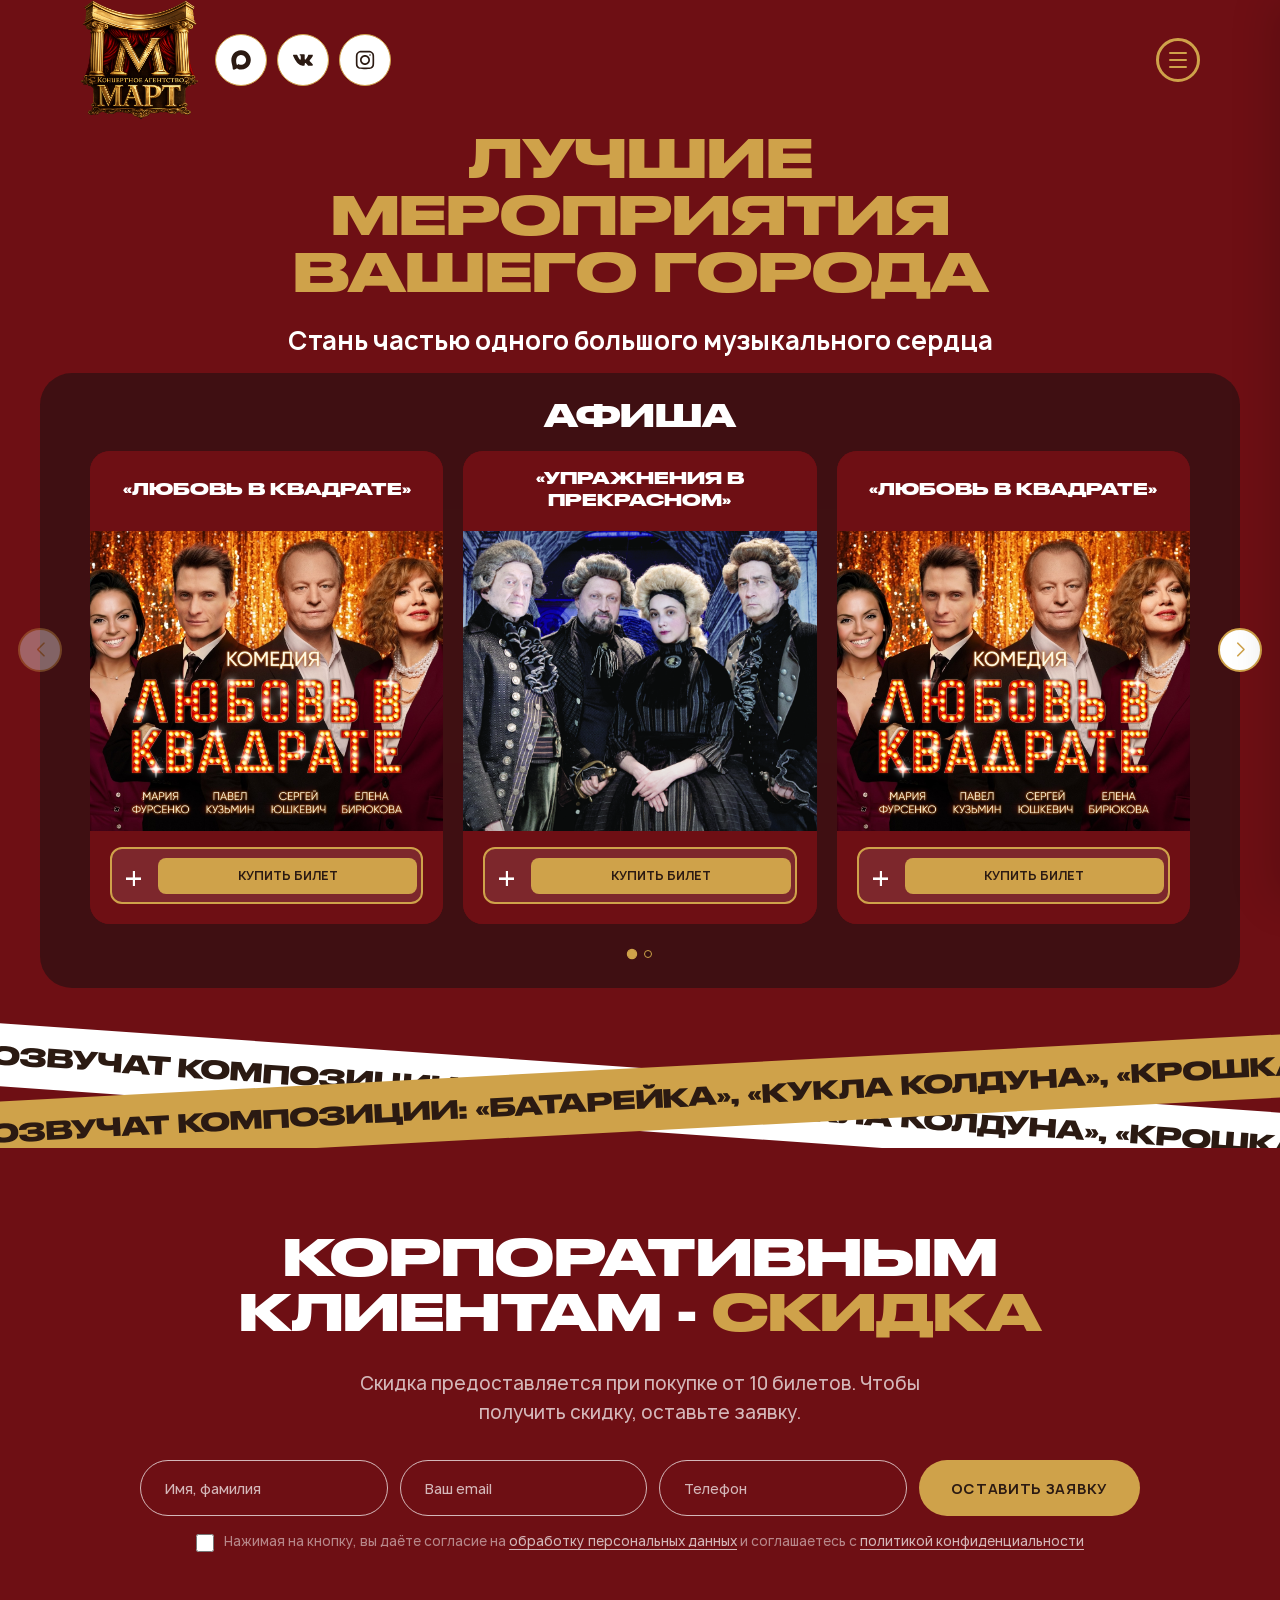
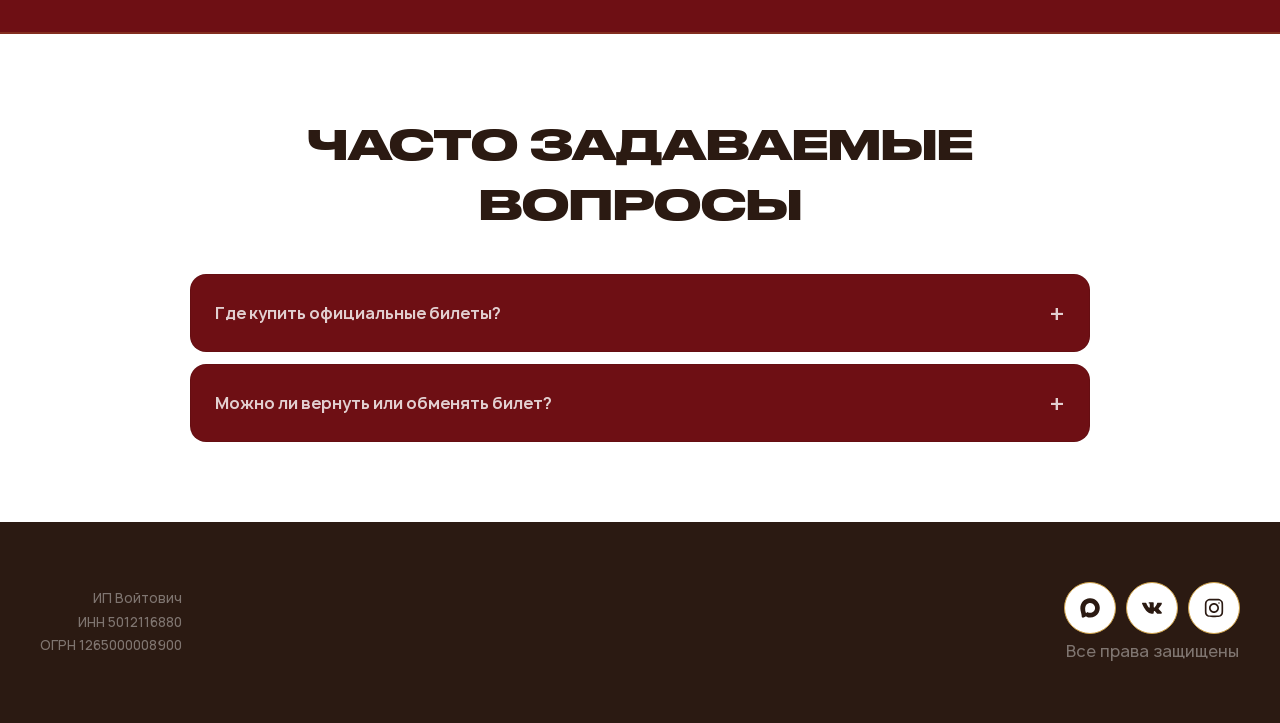
==== index.html @ 60b70614 "apd 26/05/2026" ====
<!doctype html>
<html lang="ru">
  <head>
    <meta charset="utf-8" />
    <meta http-equiv="Content-Type" content="text/html; charset=utf-8" />
    <meta name="viewport" content="width=device-width, initial-scale=1.0" />
    <title>Концертное агентство "Март"</title>
    <link rel="shortcut icon" href="img/favicon.png" type="image/x-icon" />

    <!-- Стили -->
    <link
      rel="stylesheet"
      href="https://cdn.jsdelivr.net/npm/swiper@11/swiper-bundle.min.css"
    />
    <link rel="stylesheet" href="css/main.css" />
    <link rel="stylesheet" href="css/responsive.css" />

    <!-- jQuery (нужен для виджета билетов и Tilda-совместимых скриптов) -->
    <script src="js/jquery-1.10.2.min.js" charset="utf-8"></script>
    <script src="https://radario.ru/frontend/src/api/openapi/openapi.js"></script>

    <script>
      radario.Widgets.Afisha({
        params: { textBtnColor: "#FFFFFF" },
        standalone: false,
        createButton: false,
        key: "0749190c0da7c0a8adcceffeaf8fcfb56b714478377da2b",
      });
    </script>
  </head>
  <body>
    <!-- ═══════════════════════════════════════════════════
       ШАПКА / НАВИГАЦИЯ
       Блок: page-header
  ═══════════════════════════════════════════════════ -->

    <header class="page-header" id="page-header">
      <nav class="page-nav">
        <!-- Левая колонка: логотип + соцсети -->
        <div class="page-nav__left">
          <a class="page-nav__logo" href="index.html" aria-label="На главную">
            <img
              class="page-nav__logo-img"
              src="img/logo.png"
              alt="Концертное агентство Март"
            />
          </a>
          <div class="hero__socials">
            <a class="hero__social-btn" href="#" aria-label="YouTube">
              <span
                class="hero__social-icon"
                style="--icon: url(&quot;../img/Max.svg&quot;)"
              ></span>
            </a>
            <a class="hero__social-btn" href="#" aria-label="TikTok">
              <span
                class="hero__social-icon"
                style="--icon: url(&quot;../img/vk.svg&quot;)"
              ></span>
            </a>
            <a
              class="hero__social-btn"
              href="https://l.likee.video/p/dLTc2j"
              aria-label="Likee"
            >
              <span
                class="hero__social-icon"
                style="--icon: url(&quot;../img/inst.svg&quot;)"
              ></span>
            </a>
          </div>
        </div>
        <!-- /page-nav__left -->

        <!-- Бургер -->
        <button class="burger" id="burger" aria-label="Меню">
          <span class="burger__line"></span>
          <span class="burger__line"></span>
          <span class="burger__line"></span>
        </button>
        <div class="mobile-menu" id="mobile-menu">
          <button
            class="mobile-menu__close"
            id="mobile-menu-close"
            aria-label="Закрыть"
          >
            ×
          </button>
          <nav class="mobile-menu__nav">
            <a class="mobile-menu__link" href="event.html">Мероприятия</a>
            <a class="mobile-menu__link" href="index.html">Афиша</a>
            <a class="mobile-menu__link" href="archive.html">Архив</a>
          </nav>
        </div>
      </nav>

      <!-- Мобильное меню -->
      <div class="mobile-menu__overlay" id="mobile-menu-overlay"></div>
    </header>

    <!-- ═══════════════════════════════════════════════════
       HERO / ГЛАВНЫЙ ЭКРАН
       Блок: hero
  ═══════════════════════════════════════════════════ -->

    <section class="hero" id="hero">
      <div class="hero__bg">
        <video class="hero__bg-video" autoplay muted loop playsinline>
          <source src="img/hr_bg.mp4" type="video/mp4" />
        </video>
        <div class="hero__bg-overlay"></div>
      </div>
      <div class="hero__content">
        <p class="hero__tagline">Лучшие мероприятия вашего города</p>
        <div class="hero__meta">
          <span class="hero__venue"
            >Стань частью одного большого музыкального сердца</span
          >
        </div>
        <!-- <section class="program" id="program">
          <div class="program__inner">
            <h2 class="program__title">Афиша</h2>
            <div class="program__grid">
              <div class="program__card" style="flex: 0 0 340px">
                <div class="program__card-info">
                  <div class="program__card-cities">
                    <div class="program__card-city-list">
                      <a
                        class="program__card-city-link"
                        href="single.html?city=sochi"
                      >
                        <svg
                          class="program__card-geo-icon"
                          xmlns="http://www.w3.org/2000/svg"
                          viewBox="0 0 24 24"
                          fill="none"
                          stroke="currentColor"
                          stroke-width="2"
                          stroke-linecap="round"
                          stroke-linejoin="round"
                        >
                          <path
                            d="M12 21s-8-7.5-8-12a8 8 0 1 1 16 0c0 4.5-8 12-8 12z"
                          />
                          <circle cx="12" cy="9" r="2.5" />
                        </svg>
                        Сочи
                      </a>
                      <a
                        class="program__card-city-link"
                        href="single.html?city=gelendzhik"
                      >
                        <svg
                          class="program__card-geo-icon"
                          xmlns="http://www.w3.org/2000/svg"
                          viewBox="0 0 24 24"
                          fill="none"
                          stroke="currentColor"
                          stroke-width="2"
                          stroke-linecap="round"
                          stroke-linejoin="round"
                        >
                          <path
                            d="M12 21s-8-7.5-8-12a8 8 0 1 1 16 0c0 4.5-8 12-8 12z"
                          />
                          <circle cx="12" cy="9" r="2.5" />
                        </svg>
                        Геленджик
                      </a>
                      <a
                        class="program__card-city-link"
                        href="single.html?city=novorossiysk"
                      >
                        <svg
                          class="program__card-geo-icon"
                          xmlns="http://www.w3.org/2000/svg"
                          viewBox="0 0 24 24"
                          fill="none"
                          stroke="currentColor"
                          stroke-width="2"
                          stroke-linecap="round"
                          stroke-linejoin="round"
                        >
                          <path
                            d="M12 21s-8-7.5-8-12a8 8 0 1 1 16 0c0 4.5-8 12-8 12z"
                          />
                          <circle cx="12" cy="9" r="2.5" />
                        </svg>
                        Новороссийск
                      </a>
                    </div>
                  </div>
                </div>
                <div
                  class="program__card-photo"
                  style="
                    background-image: url(&quot;img/lubov_v_kvadrate.jpg&quot;);
                  "
                ></div>
                <div class="program__card-info">
                  <p class="program__card-title">«Любовь в квадрате»</p>
                  <div class="page-nav__btn-wrapper">
                    <div class="page-nav__btn-bg" id="nav-btn">
                      <span class="page-nav__btn-icon">+</span>
                      <a
                        class="page-nav__buy-btn"
                        href="single.html"
                        id="buy-btn"
                        >КУПИТЬ БИЛЕТ</a
                      >
                    </div>
                    <div class="page-nav__dropdown">
                      <a
                        class="page-nav__dropdown-item"
                        href="single.html?city=sochi"
                        >Сочи</a
                      >
                      <a
                        class="page-nav__dropdown-item"
                        href="single.html?city=gelendzhik"
                        >Геленджик</a
                      >
                      <a
                        class="page-nav__dropdown-item"
                        href="single.html?city=novorossiysk"
                        >Новороссийск</a
                      >
                      <p class="page-nav__dropdown-note">
                        Успей купить билеты заранее.
                      </p>
                      <p class="page-nav__dropdown-sub">
                        БРОНИРУЙ лучшие места!
                      </p>
                    </div>
                  </div>
                </div>
              </div>

              <div class="program__card" style="flex: 0 0 340px">
                <div class="program__card-info">
                  <div class="program__card-cities">
                    <div class="program__card-city-list">
                      <a class="program__card-city-link" href="#">
                        <svg
                          class="program__card-geo-icon"
                          xmlns="http://www.w3.org/2000/svg"
                          viewBox="0 0 24 24"
                          fill="none"
                          stroke="currentColor"
                          stroke-width="2"
                          stroke-linecap="round"
                          stroke-linejoin="round"
                        >
                          <path
                            d="M12 21s-8-7.5-8-12a8 8 0 1 1 16 0c0 4.5-8 12-8 12z"
                          />
                          <circle cx="12" cy="9" r="2.5" />
                        </svg>
                        Сочи
                      </a>
                    </div>
                  </div>
                </div>
                <div
                  class="program__card-photo"
                  style="
                    background-image: url(&quot;img/uptachneniya_v_prekrasnom.jpg&quot;);
                  "
                ></div>
                <div class="program__card-info">
                  <p class="program__card-title">"Упражнения в прекрасном"</p>
                  <div class="page-nav__btn-wrapper">
                    <div class="page-nav__btn-bg" id="nav-btn">
                      <span class="page-nav__btn-icon">+</span>
                      <a
                        class="page-nav__buy-btn"
                        href="single.html"
                        id="buy-btn"
                        >КУПИТЬ БИЛЕТ</a
                      >
                    </div>
                    <div class="page-nav__dropdown">
                      <a
                        class="page-nav__dropdown-item"
                        href="#afisha/0749190c0da7c0a8adcceffeaf8fcfb56b714478377da2b"
                        >Сочи</a
                      >
                      <a
                        class="page-nav__dropdown-item"
                        href="#afisha/0749190c0da7c0a8adcceffeaf8fcfb56b714478377da2b"
                        >Геленджик</a
                      >
                      <a
                        class="page-nav__dropdown-item"
                        href="#afisha/0749190c0da7c0a8adcceffeaf8fcfb56b714478377da2b"
                        >Новороссийск</a
                      >
                      <p class="page-nav__dropdown-note">
                        Успей купить билеты заранее.
                      </p>
                      <p class="page-nav__dropdown-sub">
                        БРОНИРУЙ лучшие места!
                      </p>
                    </div>
                  </div>
                </div>
              </div>
            </div>
            <div class="program__dots carousel__dots"></div>
          </div>
        </section> -->
        <section class="program" id="program">
          <div class="program__inner">
            <h2 class="program__title">Афиша</h2>
            <div class="swiper program-swiper">
              <div class="swiper-wrapper">
                <div class="swiper-slide">
                  <div class="program__card">
                    <div class="program__card-info">
                      <p class="program__card-title">«Любовь в квадрате»</p>
                    </div>
                    <div
                      class="program__card-photo"
                      style="
                        background-image: url(&quot;img/lubov_v_kvadrate.jpg&quot;);
                      "
                    ></div>
                    <div class="program__card-info">
                      <div class="page-nav__btn-wrapper">
                        <div class="page-nav__btn-bg">
                          <span class="page-nav__btn-icon">+</span>
                          <a class="page-nav__buy-btn" href="single.html"
                            >КУПИТЬ БИЛЕТ</a
                          >
                        </div>
                        <div class="page-nav__dropdown">
                          <a
                            class="page-nav__dropdown-item"
                            href="single.html?city=sochi"
                            >Сочи</a
                          >
                          <a
                            class="page-nav__dropdown-item"
                            href="single.html?city=gelendzhik"
                            >Геленджик</a
                          >
                          <a
                            class="page-nav__dropdown-item"
                            href="single.html?city=novorossiysk"
                            >Новороссийск</a
                          >
                          <p class="page-nav__dropdown-note">
                            Успей купить билеты заранее.
                          </p>
                          <p class="page-nav__dropdown-sub">
                            БРОНИРУЙ лучшие места!
                          </p>
                        </div>
                      </div>
                    </div>
                  </div>
                </div>

                <div class="swiper-slide">
                  <div class="program__card">
                    <div class="program__card-info">
                      <p class="program__card-title">
                        «Упражнения в прекрасном»
                      </p>
                    </div>
                    <div
                      class="program__card-photo"
                      style="
                        background-image: url(&quot;img/uptachneniya_v_prekrasnom.jpg&quot;);
                      "
                    ></div>
                    <div class="program__card-info">
                      <div class="page-nav__btn-wrapper">
                        <div class="page-nav__btn-bg">
                          <span class="page-nav__btn-icon">+</span>
                          <a class="page-nav__buy-btn" href="#">КУПИТЬ БИЛЕТ</a>
                        </div>
                        <div class="page-nav__dropdown">
                          <a
                            class="page-nav__dropdown-item"
                            href="#afisha/0749190c0da7c0a8adcceffeaf8fcfb56b714478377da2b"
                            >Сочи</a
                          >
                          <p class="page-nav__dropdown-note">
                            Успей купить билеты заранее.
                          </p>
                          <p class="page-nav__dropdown-sub">
                            БРОНИРУЙ лучшие места!
                          </p>
                        </div>
                      </div>
                    </div>
                  </div>
                </div>
                <div class="swiper-slide">
                  <div class="program__card">
                    <div class="program__card-info">
                      <p class="program__card-title">«Любовь в квадрате»</p>
                    </div>
                    <div
                      class="program__card-photo"
                      style="
                        background-image: url(&quot;img/lubov_v_kvadrate.jpg&quot;);
                      "
                    ></div>
                    <div class="program__card-info">
                      <div class="page-nav__btn-wrapper">
                        <div class="page-nav__btn-bg">
                          <span class="page-nav__btn-icon">+</span>
                          <a class="page-nav__buy-btn" href="single.html"
                            >КУПИТЬ БИЛЕТ</a
                          >
                        </div>
                        <div class="page-nav__dropdown">
                          <a
                            class="page-nav__dropdown-item"
                            href="single.html?city=sochi"
                            >Сочи</a
                          >
                          <a
                            class="page-nav__dropdown-item"
                            href="single.html?city=gelendzhik"
                            >Геленджик</a
                          >
                          <a
                            class="page-nav__dropdown-item"
                            href="single.html?city=novorossiysk"
                            >Новороссийск</a
                          >
                          <p class="page-nav__dropdown-note">
                            Успей купить билеты заранее.
                          </p>
                          <p class="page-nav__dropdown-sub">
                            БРОНИРУЙ лучшие места!
                          </p>
                        </div>
                      </div>
                    </div>
                  </div>
                </div>

                <div class="swiper-slide">
                  <div class="program__card">
                    <div class="program__card-info">
                      <p class="program__card-title">
                        «Упражнения в прекрасном»
                      </p>
                    </div>
                    <div
                      class="program__card-photo"
                      style="
                        background-image: url(&quot;img/uptachneniya_v_prekrasnom.jpg&quot;);
                      "
                    ></div>
                    <div class="program__card-info">
                      <div class="page-nav__btn-wrapper">
                        <div class="page-nav__btn-bg">
                          <span class="page-nav__btn-icon">+</span>
                          <a class="page-nav__buy-btn" href="#">КУПИТЬ БИЛЕТ</a>
                        </div>
                        <div class="page-nav__dropdown">
                          <a
                            class="page-nav__dropdown-item"
                            href="#afisha/0749190c0da7c0a8adcceffeaf8fcfb56b714478377da2b"
                            >Сочи</a
                          >
                          <p class="page-nav__dropdown-note">
                            Успей купить билеты заранее.
                          </p>
                          <p class="page-nav__dropdown-sub">
                            БРОНИРУЙ лучшие места!
                          </p>
                        </div>
                      </div>
                    </div>
                  </div>
                </div>
              </div>
              <!-- Пагинация -->
              <div class="swiper-pagination program-swiper__pagination"></div>
            </div>
            <!-- Стрелки -->
            <div
              class="swiper-button-prev program-swiper__btn program-swiper__btn--prev"
            ></div>
            <div
              class="swiper-button-next program-swiper__btn program-swiper__btn--next"
            ></div>
          </div>
        </section>
      </div>
      <div class="hero__ticker-wrapper">
        <div class="hero__ticker-track hero__ticker-track--white">
          <div class="hero__ticker-text" id="ticker1">
            Прозвучат композиции: «Батарейка», «Кукла колдуна», «Крошка моя»,
            «Районы, кварталы…», «Трава у дома» и многие другие ❤️ Прозвучат
            композиции: «Батарейка», «Кукла колдуна», «Крошка моя», «Районы,
            кварталы…», «Трава у дома» и многие другие ❤️
          </div>
        </div>
        <div class="hero__ticker-track hero__ticker-track--green">
          <div
            class="hero__ticker-text hero__ticker-text--reverse"
            id="ticker2"
          >
            Прозвучат композиции: «Батарейка», «Кукла колдуна», «Крошка моя»,
            «Районы, кварталы…», «Трава у дома» и многие другие ❤️ Прозвучат
            композиции: «Батарейка», «Кукла колдуна», «Крошка моя», «Районы,
            кварталы…», «Трава у дома» и многие другие ❤️
          </div>
        </div>
      </div>
    </section>

    <!-- ═══════════════════════════════════════════════════
       ПРОГРАММА
       Блок: program
  ═══════════════════════════════════════════════════ -->
    <!-- 
    <section class="program" id="program">
      <div class="program__inner">
        <h2 class="program__title">Афиша</h2>
        <div class="program__grid">
          <div class="program__card" style="flex: 0 0 340px">
            <div class="program__card-info">
              <div class="program__card-cities">
                <div class="program__card-city-list">
                  <a
                    class="program__card-city-link"
                    href="single.html?city=sochi"
                  >
                    <svg
                      class="program__card-geo-icon"
                      xmlns="http://www.w3.org/2000/svg"
                      viewBox="0 0 24 24"
                      fill="none"
                      stroke="currentColor"
                      stroke-width="2"
                      stroke-linecap="round"
                      stroke-linejoin="round"
                    >
                      <path
                        d="M12 21s-8-7.5-8-12a8 8 0 1 1 16 0c0 4.5-8 12-8 12z"
                      />
                      <circle cx="12" cy="9" r="2.5" />
                    </svg>
                    Сочи
                  </a>
                  <a
                    class="program__card-city-link"
                    href="single.html?city=gelendzhik"
                  >
                    <svg
                      class="program__card-geo-icon"
                      xmlns="http://www.w3.org/2000/svg"
                      viewBox="0 0 24 24"
                      fill="none"
                      stroke="currentColor"
                      stroke-width="2"
                      stroke-linecap="round"
                      stroke-linejoin="round"
                    >
                      <path
                        d="M12 21s-8-7.5-8-12a8 8 0 1 1 16 0c0 4.5-8 12-8 12z"
                      />
                      <circle cx="12" cy="9" r="2.5" />
                    </svg>
                    Геленджик
                  </a>
                  <a
                    class="program__card-city-link"
                    href="single.html?city=novorossiysk"
                  >
                    <svg
                      class="program__card-geo-icon"
                      xmlns="http://www.w3.org/2000/svg"
                      viewBox="0 0 24 24"
                      fill="none"
                      stroke="currentColor"
                      stroke-width="2"
                      stroke-linecap="round"
                      stroke-linejoin="round"
                    >
                      <path
                        d="M12 21s-8-7.5-8-12a8 8 0 1 1 16 0c0 4.5-8 12-8 12z"
                      />
                      <circle cx="12" cy="9" r="2.5" />
                    </svg>
                    Новороссийск
                  </a>
                </div>
              </div>
            </div>
            <div
              class="program__card-photo"
              style="
                background-image: url(&quot;img/lubov_v_kvadrate.jpg&quot;);
              "
            ></div>
            <div class="program__card-info">
              <p class="program__card-title">«Любовь в квадрате»</p>
              <a class="program__card-btn" href="single.html">КУПИТЬ БИЛЕТ</a>
              <div class="page-nav__btn-wrapper">
                <div class="page-nav__btn-bg" id="nav-btn">
                  <span class="page-nav__btn-icon">+</span>
                  <a class="page-nav__buy-btn" href="single.html" id="buy-btn"
                    >КУПИТЬ БИЛЕТ</a
                  >
                </div>
                <div class="page-nav__dropdown">
                  <a
                    class="page-nav__dropdown-item"
                    href="#afisha/0749190c0da7c0a8adcceffeaf8fcfb56b714478377da2b"
                    >Сочи</a
                  >
                  <a
                    class="page-nav__dropdown-item"
                    href="#afisha/0749190c0da7c0a8adcceffeaf8fcfb56b714478377da2b"
                    >Геленджик</a
                  >
                  <a
                    class="page-nav__dropdown-item"
                    href="#afisha/0749190c0da7c0a8adcceffeaf8fcfb56b714478377da2b"
                    >Новороссийск</a
                  >
                  <p class="page-nav__dropdown-note">
                    Успей купить билеты заранее.
                  </p>
                  <p class="page-nav__dropdown-sub">БРОНИРУЙ лучшие места!</p>
                </div>
              </div>
            </div>
          </div>

          <div class="program__card" style="flex: 0 0 340px">
            <div class="program__card-info">
              <div class="program__card-cities">
                <div class="program__card-city-list">
                  <a class="program__card-city-link" href="#">
                    <svg
                      class="program__card-geo-icon"
                      xmlns="http://www.w3.org/2000/svg"
                      viewBox="0 0 24 24"
                      fill="none"
                      stroke="currentColor"
                      stroke-width="2"
                      stroke-linecap="round"
                      stroke-linejoin="round"
                    >
                      <path
                        d="M12 21s-8-7.5-8-12a8 8 0 1 1 16 0c0 4.5-8 12-8 12z"
                      />
                      <circle cx="12" cy="9" r="2.5" />
                    </svg>
                    Луганск
                  </a>
                </div>
              </div>
            </div>
            <div
              class="program__card-photo"
              style="background-image: url(&quot;img/program_3.JPG&quot;)"
            ></div>
            <div class="program__card-info">
              <p class="program__card-title">Караоке с оркестром</p>
              <a
                class="program__card-btn"
                href="#afisha/0749190c0da7c0a8adcceffeaf8fcfb56b714478377da2b"
                >КУПИТЬ БИЛЕТ</a
              >
            </div>
          </div>

          <div class="program__card" style="flex: 0 0 340px">
            <div class="program__card-info">
              <div class="program__card-cities">
                <div class="program__card-city-list">
                  <a class="program__card-city-link" href="#">
                    <svg
                      class="program__card-geo-icon"
                      xmlns="http://www.w3.org/2000/svg"
                      viewBox="0 0 24 24"
                      fill="none"
                      stroke="currentColor"
                      stroke-width="2"
                      stroke-linecap="round"
                      stroke-linejoin="round"
                    >
                      <path
                        d="M12 21s-8-7.5-8-12a8 8 0 1 1 16 0c0 4.5-8 12-8 12z"
                      />
                      <circle cx="12" cy="9" r="2.5" />
                    </svg>
                    Сочи
                  </a>
                </div>
              </div>
            </div>
            <div
              class="program__card-photo"
              style="
                background-image: url(&quot;img/uptachneniya_v_prekrasnom.jpg&quot;);
              "
            ></div>
            <div class="program__card-info">
              <p class="program__card-title">"Упражнения в прекрасном"</p>
              <a
                class="program__card-btn"
                href="#afisha/0749190c0da7c0a8adcceffeaf8fcfb56b714478377da2b"
                >КУПИТЬ БИЛЕТ</a
              >
            </div>
          </div>

          <div class="program__card" style="flex: 0 0 340px">
            <div class="program__card-info">
              <div class="program__card-cities">
                <div class="program__card-city-list">
                  <a
                    class="program__card-city-link"
                    href="single.html?city=sochi"
                  >
                    <svg
                      class="program__card-geo-icon"
                      xmlns="http://www.w3.org/2000/svg"
                      viewBox="0 0 24 24"
                      fill="none"
                      stroke="currentColor"
                      stroke-width="2"
                      stroke-linecap="round"
                      stroke-linejoin="round"
                    >
                      <path
                        d="M12 21s-8-7.5-8-12a8 8 0 1 1 16 0c0 4.5-8 12-8 12z"
                      />
                      <circle cx="12" cy="9" r="2.5" />
                    </svg>
                    Сочи
                  </a>
                  <a
                    class="program__card-city-link"
                    href="single.html?city=gelendzhik"
                  >
                    <svg
                      class="program__card-geo-icon"
                      xmlns="http://www.w3.org/2000/svg"
                      viewBox="0 0 24 24"
                      fill="none"
                      stroke="currentColor"
                      stroke-width="2"
                      stroke-linecap="round"
                      stroke-linejoin="round"
                    >
                      <path
                        d="M12 21s-8-7.5-8-12a8 8 0 1 1 16 0c0 4.5-8 12-8 12z"
                      />
                      <circle cx="12" cy="9" r="2.5" />
                    </svg>
                    Геленджик
                  </a>
                  <a
                    class="program__card-city-link"
                    href="single.html?city=novorossiysk"
                  >
                    <svg
                      class="program__card-geo-icon"
                      xmlns="http://www.w3.org/2000/svg"
                      viewBox="0 0 24 24"
                      fill="none"
                      stroke="currentColor"
                      stroke-width="2"
                      stroke-linecap="round"
                      stroke-linejoin="round"
                    >
                      <path
                        d="M12 21s-8-7.5-8-12a8 8 0 1 1 16 0c0 4.5-8 12-8 12z"
                      />
                      <circle cx="12" cy="9" r="2.5" />
                    </svg>
                    Новороссийск
                  </a>
                </div>
              </div>
            </div>
            <div
              class="program__card-photo"
              style="
                background-image: url(&quot;img/lubov_v_kvadrate.jpg&quot;);
              "
            ></div>
            <div class="program__card-info">
              <p class="program__card-title">«Любовь в квадрате»</p>
              <a
                class="program__card-btn"
                href="#afisha/0749190c0da7c0a8adcceffeaf8fcfb56b714478377da2b"
                >КУПИТЬ БИЛЕТ</a
              >
            </div>
          </div>

          <div class="program__card" style="flex: 0 0 340px">
            <div class="program__card-info">
              <div class="program__card-cities">
                <div class="program__card-city-list">
                  <a class="program__card-city-link" href="#">
                    <svg
                      class="program__card-geo-icon"
                      xmlns="http://www.w3.org/2000/svg"
                      viewBox="0 0 24 24"
                      fill="none"
                      stroke="currentColor"
                      stroke-width="2"
                      stroke-linecap="round"
                      stroke-linejoin="round"
                    >
                      <path
                        d="M12 21s-8-7.5-8-12a8 8 0 1 1 16 0c0 4.5-8 12-8 12z"
                      />
                      <circle cx="12" cy="9" r="2.5" />
                    </svg>
                    Луганск
                  </a>
                </div>
              </div>
            </div>
            <div
              class="program__card-photo"
              style="background-image: url(&quot;img/program_3.JPG&quot;)"
            ></div>
            <div class="program__card-info">
              <p class="program__card-title">Караоке с оркестром</p>
              <a
                class="program__card-btn"
                href="#afisha/0749190c0da7c0a8adcceffeaf8fcfb56b714478377da2b"
                >КУПИТЬ БИЛЕТ</a
              >
            </div>
          </div>

          <div class="program__card" style="flex: 0 0 340px">
            <div class="program__card-info">
              <div class="program__card-cities">
                <div class="program__card-city-list">
                  <a class="program__card-city-link" href="#">
                    <svg
                      class="program__card-geo-icon"
                      xmlns="http://www.w3.org/2000/svg"
                      viewBox="0 0 24 24"
                      fill="none"
                      stroke="currentColor"
                      stroke-width="2"
                      stroke-linecap="round"
                      stroke-linejoin="round"
                    >
                      <path
                        d="M12 21s-8-7.5-8-12a8 8 0 1 1 16 0c0 4.5-8 12-8 12z"
                      />
                      <circle cx="12" cy="9" r="2.5" />
                    </svg>
                    Сочи
                  </a>
                </div>
              </div>
            </div>
            <div
              class="program__card-photo"
              style="
                background-image: url(&quot;img/uptachneniya_v_prekrasnom.jpg&quot;);
              "
            ></div>
            <div class="program__card-info">
              <p class="program__card-title">"Упражнения в прекрасном"</p>
              <a
                class="program__card-btn"
                href="#afisha/0749190c0da7c0a8adcceffeaf8fcfb56b714478377da2b"
                >КУПИТЬ БИЛЕТ</a
              >
            </div>
          </div>

           <div class="program__card">
            <div
              class="program__card-photo"
              style="
                background-image: url(&quot;img/lubov_v_kvadrate.jpg&quot;);
              "
            ></div>
            <div class="program__card-info">
              <p class="program__card-city">Сочи</p>
              <p class="program__card-date">6 июля</p>
              <p class="program__card-title">Спектакль «Любовь в квадрате»</p>
              <p class="program__card-venue">Уточняется</p>
              <a
                class="program__card-btn"
                href="#afisha/0749190c0da7c0a8adcceffeaf8fcfb56b714478377da2b"
                >КУПИТЬ БИЛЕТ</a
              >
            </div>
          </div>

          <div class="program__card">
            <div
              class="program__card-photo"
              style="background-image: url(&quot;img/program_2.JPG&quot;)"
            ></div>
            <div class="program__card-info">
              <p class="program__card-city">Геленджик</p>
              <p class="program__card-date">9 июля</p>
              <p class="program__card-title">Спектакль «Любовь в квадрате»</p>
              <p class="program__card-venue">Уточняется</p>
              <a
                class="program__card-btn"
                href="#afisha/0749190c0da7c0a8adcceffeaf8fcfb56b714478377da2b"
                >КУПИТЬ БИЛЕТ</a
              >
            </div>
          </div>

          <div class="program__card">
            <div
              class="program__card-photo"
              style="
                background-image: url(&quot;img/uptachneniya_v_prekrasnom.jpg&quot;);
              "
            ></div>
            <div class="program__card-info">
              <p class="program__card-city">Сочи</p>
              <p class="program__card-date">29 июля</p>
              <p class="program__card-title">
                Спектакль «"Упражнения в прекрасном"»
              </p>
              <p class="program__card-venue">Уточняется</p>
              <a
                class="program__card-btn"
                href="#afisha/0749190c0da7c0a8adcceffeaf8fcfb56b714478377da2b"
                >КУПИТЬ БИЛЕТ</a
              >
            </div>
          </div>

          <div class="program__card">
            <div
              class="program__card-photo"
              style="background-image: url(&quot;img/program_4.JPG&quot;)"
            ></div>
            <div class="program__card-info">
              <p class="program__card-city">Донецк</p>
              <p class="program__card-date">17 октября</p>
              <p class="program__card-title">Спектакль «Любовь в квадрате»</p>
              <p class="program__card-venue">Уточняется</p>
              <a
                class="program__card-btn"
                href="#afisha/0749190c0da7c0a8adcceffeaf8fcfb56b714478377da2b"
                >КУПИТЬ БИЛЕТ</a
              >
            </div>
          </div> 
        </div>
        <div class="program__dots carousel__dots"></div>
      </div>
    </section> -->
    <!-- ═══════════════════════════════════════════════════
       АРТИСТЫ
       Блок: artists
  ═══════════════════════════════════════════════════ -->

    <section class="artists" id="artists">
      <div class="artists__inner">
        <h2 class="artists__title">АРТИСТЫ</h2>
        <div class="artists__grid">
          <div class="artists__card">
            <div
              class="artists__card-bg"
              style="background-image: url(&quot;img/program_1.JPG&quot;)"
            ></div>
            <div class="artists__card-info">
              <p class="artists__card-name">Янгер</p>
              <p class="artists__card-desc">Блогер-миллионник, музыкант</p>
            </div>
          </div>

          <div class="artists__card">
            <div
              class="artists__card-bg"
              style="background-image: url(&quot;img/program_2.JPG&quot;)"
            ></div>
            <div class="artists__card-info">
              <p class="artists__card-name">Скоморохова Тая</p>
              <p class="artists__card-desc">Певица, автор хитов</p>
            </div>
          </div>

          <div class="artists__card">
            <div
              class="artists__card-bg"
              style="background-image: url(&quot;img/program_5.JPG&quot;)"
            ></div>
            <div class="artists__card-info">
              <p class="artists__card-name">Быковы Злата и Стёпа</p>
              <p class="artists__card-desc">Семейный дуэт блогеров</p>
            </div>
          </div>

          <div class="artists__card">
            <div
              class="artists__card-bg"
              style="background-image: url(&quot;img/program_2.JPG&quot;)"
            ></div>
            <div class="artists__card-info">
              <p class="artists__card-name">LIDA</p>
              <p class="artists__card-desc">Музыкант, стримерша</p>
            </div>
          </div>

          <div class="artists__card">
            <div
              class="artists__card-bg"
              style="background-image: url(&quot;img/program_4.JPG&quot;)"
            ></div>
            <div class="artists__card-info">
              <p class="artists__card-name">Ксения Дружинина</p>
              <p class="artists__card-desc">Блогер, актриса</p>
            </div>
          </div>
          <div class="artists__card">
            <div
              class="artists__card-bg"
              style="background-image: url(&quot;img/program_1.JPG&quot;)"
            ></div>
            <div class="artists__card-info">
              <p class="artists__card-name">Янгер</p>
              <p class="artists__card-desc">Блогер-миллионник, музыкант</p>
            </div>
          </div>

          <div class="artists__card">
            <div
              class="artists__card-bg"
              style="background-image: url(&quot;img/program_2.JPG&quot;)"
            ></div>
            <div class="artists__card-info">
              <p class="artists__card-name">Скоморохова Тая</p>
              <p class="artists__card-desc">Певица, автор хитов</p>
            </div>
          </div>

          <div class="artists__card">
            <div
              class="artists__card-bg"
              style="background-image: url(&quot;img/program_5.JPG&quot;)"
            ></div>
            <div class="artists__card-info">
              <p class="artists__card-name">Быковы Злата и Стёпа</p>
              <p class="artists__card-desc">Семейный дуэт блогеров</p>
            </div>
          </div>

          <div class="artists__card">
            <div
              class="artists__card-bg"
              style="background-image: url(&quot;img/program_2.JPG&quot;)"
            ></div>
            <div class="artists__card-info">
              <p class="artists__card-name">LIDA</p>
              <p class="artists__card-desc">Музыкант, стримерша</p>
            </div>
          </div>

          <div class="artists__card">
            <div
              class="artists__card-bg"
              style="background-image: url(&quot;img/program_4.JPG&quot;)"
            ></div>
            <div class="artists__card-info">
              <p class="artists__card-name">Ксения Дружинина</p>
              <p class="artists__card-desc">Блогер, актриса</p>
            </div>
          </div>
        </div>
      </div>
    </section>

    <!-- ═══════════════════════════════════════════════════
       Форма заявок
       Блок: corporate
  ═══════════════════════════════════════════════════ -->
    <section class="corporate" id="corporate">
      <div class="corporate__inner">
        <h2 class="corporate__title">
          Корпоративным клиентам -
          <span class="corporate__title-accent">скидка</span>
        </h2>
        <p class="corporate__desc">
          Скидка предоставляется при покупке от 10 билетов. Чтобы получить
          скидку, оставьте заявку.
        </p>
        <form class="corporate__form" id="corporate-form">
          <div class="corporate__form-fields">
            <input
              class="corporate__input"
              type="text"
              name="name"
              placeholder="Имя, фамилия"
              required
            />
            <input
              class="corporate__input"
              type="email"
              name="email"
              placeholder="Ваш email"
              required
            />
            <input
              class="corporate__input"
              type="tel"
              name="phone"
              placeholder="Телефон"
              required
            />
            <button class="corporate__btn" type="submit">
              ОСТАВИТЬ ЗАЯВКУ
            </button>
          </div>
          <label class="corporate__acceptance">
            <input
              class="corporate__checkbox"
              type="checkbox"
              name="acceptance"
              required
            />
            <span class="corporate__acceptance-text">
              Нажимая на кнопку, вы даёте согласие на
              <a class="corporate__acceptance-link" href="#"
                >обработку персональных данных</a
              >
              и соглашаетесь с
              <a class="corporate__acceptance-link" href="#"
                >политикой конфиденциальности</a
              >
            </span>
          </label>
        </form>
      </div>
    </section>

    <!-- ═══════════════════════════════════════════════════
       ЧАСТО ЗАДАВАЕМЫЕ ВОПРОСЫ
       Блок: faq
  ═══════════════════════════════════════════════════ -->

    <section class="faq" id="faq">
      <div class="faq__inner">
        <h2 class="faq__title">ЧАСТО ЗАДАВАЕМЫЕ ВОПРОСЫ</h2>
        <div class="faq__list">
          <details class="faq__item">
            <summary class="faq__question">
              Где купить официальные билеты?
            </summary>
            <div class="faq__answer">
              <p>
                Официальные билеты доступны на сайте мероприятия через виджет
                оператора RADARIO. Подробная информация о платежной системе по
                <a href="https://business.radario.ru/support" class="faq__link"
                  >ссылке.</a
                >
              </p>
            </div>
          </details>
          <details class="faq__item">
            <summary class="faq__question">
              Можно ли вернуть или обменять билет?
            </summary>
            <div class="faq__answer">
              <p>
                Условия возврата и обмена указаны в договоре оферты.
                Ознакомьтесь с
                <a href="https://business.radario.ru/support" class="faq__link"
                  >правилами</a
                >
                на сайте оператора продажи.
              </p>
            </div>
          </details>
        </div>
      </div>
    </section>
    <!-- ═══════════════════════════════════════════════════
       ФУТЕР
       Блок: page-footer
  ═══════════════════════════════════════════════════ -->

    <footer class="page-footer" id="page-footer">
      <div class="page-footer__inner">
        <div class="page-footer__requisites">
          <p class="page-footer__requisite">ИП Войтович</p>
          <p class="page-footer__requisite">ИНН 5012116880</p>
          <p class="page-footer__requisite">ОГРН 1265000008900</p>
        </div>
        <div class="page-footer__brand">
          <div class="hero__socials">
            <a class="hero__social-btn" href="#" aria-label="YouTube">
              <span
                class="hero__social-icon"
                style="--icon: url(&quot;../img/Max.svg&quot;)"
              ></span>
            </a>
            <a class="hero__social-btn" href="#" aria-label="TikTok">
              <span
                class="hero__social-icon"
                style="--icon: url(&quot;../img/vk.svg&quot;)"
              ></span>
            </a>
            <a
              class="hero__social-btn"
              href="https://l.likee.video/p/dLTc2j"
              aria-label="Likee"
            >
              <span
                class="hero__social-icon"
                style="--icon: url(&quot;../img/inst.svg&quot;)"
              ></span>
            </a>
          </div>
          Все права защищены
        </div>
      </div>
    </footer>

    <!-- ═══════════════════════════════════════════════════
       СКРИПТЫ
  ═══════════════════════════════════════════════════ -->

    <!-- Smooth Scroll -->
    <script src="js/SmoothScroll.min.js"></script>
    <script>
      SmoothScroll({
        animationTime: 800,
        stepSize: 75,
        accelerationDelta: 30,
        accelerationMax: 2,
        keyboardSupport: true,
        arrowScroll: 50,
        pulseAlgorithm: true,
        pulseScale: 4,
        pulseNormalize: 1,
        touchpadSupport: true,
      });
    </script>

    <!-- Основной JS Концертное агентство "Март" -->
    <script src="https://cdn.jsdelivr.net/npm/swiper@11/swiper-bundle.min.js"></script>
    <script src="js/burger.js"></script>
    <script src="js/swiper.js"></script>
    <script src="js/main.js"></script>
  </body>
</html>
---- css/main.css ----
/* ═══════════════════════════════════════════════════════
   Шоу КРУЧЕ — главный файл стилей (БЭМ методология)
   Автор: преобразовано из Tilda
═══════════════════════════════════════════════════════ */

/* ── ПЕРЕМЕННЫЕ ─────────────────────────────────────── */
:root {
  --color-blue: #6e0f14;
  --color-green: #cfa24a;
  --color-dark: #2b1a12;
  --color-white: #ffffff;
  --color-light-bg: #f7f7f7;
  --font-main: "Manrope", Arial, sans-serif;
  --font-main-hero: Arial, sans-serif;
  --font-display: "DrukWideCyr", Arial Black, sans-serif;
  --transition-base: 0.2s ease-in-out;
  --border-radius-btn: 15px;
  --color-accent: #6e0f14;
  --color-gold: #cfa24a;
  --color-black: #111111;
}

/* ── FONTS ──────────────────────────────────────────── */
@font-face {
  font-family: "Manrope";
  src: url("../fonts/Manrope-Bold.woff") format("woff");
  font-weight: 700;
  font-style: normal;
  font-display: swap;
}
@font-face {
  font-family: "Manrope";
  src: url("../fonts/Manrope-Semibold.woff") format("woff");
  font-weight: 600;
  font-style: normal;
  font-display: swap;
}
@font-face {
  font-family: "Manrope";
  src: url("../fonts/Manrope-Medium.woff") format("woff");
  font-weight: 500;
  font-style: normal;
  font-display: swap;
}
@font-face {
  font-family: "DrukWideCyr";
  src: url("../fonts/drukwidecyr-bold.woff") format("woff");
  font-weight: 700;
  font-style: normal;
  font-display: swap;
}

/* ── RESET & BASE ───────────────────────────────────── */
*,
*::before,
*::after {
  box-sizing: border-box;
  margin: 0;
  padding: 0;
}

html {
  scroll-behavior: smooth;
}

body {
  font-family: var(--font-main);
  color: var(--color-dark);
  background: var(--color-white);
  overflow-x: hidden;
  line-height: 1.5;
}

img {
  display: block;
  max-width: 100%;
}

a {
  text-decoration: none;
  color: inherit;
}

ul {
  list-style: none;
}
/* ── PAGE-HEADER ────────────────────────────────────── */
.page-header {
  /* position: fixed; */
  position: absolute;
  top: 0;
  left: 0;
  width: 100%;
  z-index: 100;
  display: flex;
  align-items: center;
  justify-content: center;
  pointer-events: none;
}

.page-nav {
  width: 100%;
  max-width: 1200px;
  padding: 0 40px;
  display: grid;
  grid-template-columns: 1fr auto 1fr;
  align-items: center;
  pointer-events: auto;
  position: relative;
}

/* Левая колонка: логотип + соцсети */
.page-nav__left {
  grid-column: 1;
  justify-self: start;
  display: flex;
  align-items: center;
  gap: 16px;
}

.page-nav__logo {
  display: flex;
  align-items: center;
  flex-shrink: 0;
  pointer-events: auto;
}

.page-nav__logo-img {
  height: 120px;
  width: auto;
  display: block;
  object-fit: contain;
  /* border-radius: 50%;
  border: 1px solid var(--color-gold); */
}

.page-nav__btn-wrapper {
  grid-column: 2;
  justify-self: center;
  position: relative;
}

.burger {
  grid-column: 3;
  justify-self: end;
  display: flex;
  flex-direction: column;
  justify-content: center;
  gap: 5px;
  width: 44px;
  height: 44px;
  background: transparent;
  border: 3px solid #cfa24a;
  border-radius: 50%;
  cursor: pointer;
  padding: 10px;
  pointer-events: auto;
  transition: background var(--transition-base);
  flex-shrink: 0;
}
.burger:hover {
  background: #fff8ee;
}

.burger__line {
  display: block;
  width: 100%;
  height: 2px;
  background: #cfa24a;
  border-radius: 2px;
  transition:
    transform 0.3s ease,
    opacity 0.3s ease;
  transform-origin: center;
}
.burger--open .burger__line:nth-child(1) {
  transform: translateY(7px) rotate(45deg);
}
.burger--open .burger__line:nth-child(2) {
  opacity: 0;
}
.burger--open .burger__line:nth-child(3) {
  transform: translateY(-7px) rotate(-45deg);
}

/* ── Мобильное меню ── */
.mobile-menu {
  position: fixed;
  top: 0;
  right: 0;
  width: 40%;
  height: 100vh;
  background: var(--color-white);
  padding: 80px 40px 40px;
  box-shadow: -8px 0 40px rgba(0, 0, 0, 0.15);
  z-index: 1000;
  display: flex;
  flex-direction: column;
  transform: translateX(100%);
  transition: transform 0.4s cubic-bezier(0.4, 0, 0.2, 1);
  pointer-events: auto;
}

.mobile-menu--open {
  transform: translateX(0);
}

.mobile-menu__close {
  position: absolute;
  top: 20px;
  right: 20px;
  background: none;
  border: none;
  font-size: 32px;
  color: #cfa24a;
  cursor: pointer;
  line-height: 1;
  pointer-events: auto;
}

.mobile-menu__nav {
  display: flex;
  flex-direction: column;
  gap: 24px;
  margin-top: 20px;
}

.mobile-menu__link {
  font-family: var(--font-display);
  font-size: 24px;
  font-weight: 700;
  color: #cfa24a;
  text-transform: uppercase;
  transition:
    opacity var(--transition-base),
    padding-left var(--transition-base);
}
.mobile-menu__link:hover {
  opacity: 0.7;
  padding-left: 8px;
}

/* ── Overlay ── */
.mobile-menu__overlay {
  position: fixed;
  inset: 0;
  background: rgba(0, 0, 0, 0.5);
  z-index: 999;
  opacity: 0;
  pointer-events: none;
  transition: opacity 0.4s ease;
}
.mobile-menu__overlay--open {
  opacity: 1;
  pointer-events: auto;
}

.page-nav__btn-wrapper {
  position: relative;
  margin-top: 20px;
  /* transform убран — он создавал контекст наложения и ломал z-index дропдауна */
}

.page-nav__btn-bg {
  display: inline-flex;
  align-items: center;
  background: var(--color-white);
  border-radius: 22px;
  border: 2px solid #cfa24a;
  padding: 8px 8px 8px 24px;
  cursor: pointer;
  width: 100%;
}

.page-nav__btn-icon {
  font-size: 30px;
  font-weight: 300;
  color: var(--color-dark);
  margin-right: 15px;
  transition: transform 0.3s ease;
  flex-shrink: 0;
}

.page-nav__buy-btn {
  display: inline-flex;
  align-items: center;
  justify-content: center;
  background: var(--color-green);
  color: var(--color-dark);
  font-family: var(--font-main);
  font-weight: 800;
  font-size: 20px;
  text-transform: uppercase;
  padding: 0 30px;
  height: 60px;
  border-radius: 15px;
  white-space: nowrap;
  width: 100%;
}

.page-nav__buy-btn {
  position: relative;
  overflow: hidden;
}

.page-nav__buy-btn::after {
  content: "";
  position: absolute;
  top: 0;
  left: -100%;
  width: 75px;
  height: 100%;
  background: linear-gradient(
    90deg,
    rgba(255, 255, 255, 0) 0%,
    rgba(255, 255, 255, 0.4) 50%,
    rgba(255, 255, 255, 0) 100%
  );
  transform: skewX(-20deg);
  animation: btn-flash 4000ms infinite;
  pointer-events: none;
}

@keyframes btn-flash {
  0% {
    left: -100%;
  }
  80% {
    left: 200%;
  }
  100% {
    left: 200%;
  }
}

.page-nav__dropdown {
  position: absolute;
  top: calc(100%-15px);
  background: var(--color-white);
  border-radius: 0px 0px 16px 16px;
  padding: 20px 15px;
  text-align: center;
  box-shadow: 0 12px 40px rgba(0, 0, 0, 0.2);
  opacity: 0;
  pointer-events: none;
  transform: translateY(-8px);
  transition:
    opacity 0.25s ease,
    transform 0.25s ease;
  z-index: 200;
  display: flex;
  flex-direction: column;
  justify-content: center;
  align-items: center;
}

.page-nav__btn-wrapper:hover .page-nav__dropdown {
  opacity: 1;
  pointer-events: auto;
  transform: translateY(0);
  width: 100%;
}

.page-nav__btn-wrapper:hover .page-nav__btn-icon {
  transform: rotate(45deg);
}

.page-nav__btn-wrapper:hover .page-nav__btn-bg {
  /* border-radius: 15px 15px 0 0; */
  border: 1px solid rgb(207, 162, 20);
}

.page-nav__dropdown-item {
  display: flex;
  align-items: center;
  justify-content: space-between;
  font-family: var(--font-main);
  font-weight: 800;
  font-size: 20px;
  border-bottom: 1px solid #cfa24a;
  color: var(--color-dark);
  margin-bottom: 12px;
  padding: 4px 0;
  transition:
    color var(--transition-base),
    padding-left var(--transition-base);
  width: 100%;
}

.page-nav__dropdown-item::after {
  content: "";
  display: inline-block;
  width: 0;
  height: 0;
  border-top: 6px solid transparent;
  border-bottom: 6px solid transparent;
  border-left: 10px solid var(--color-dark);
  flex-shrink: 0;
  transition:
    border-left-color var(--transition-base),
    transform var(--transition-base);
}

.page-nav__dropdown-item:hover {
  color: var(--color-blue);
  padding-left: 4px;
}

.page-nav__dropdown-item:hover::after {
  border-left-color: var(--color-blue);
  transform: translateX(4px);
}

.page-nav__dropdown-note {
  font-weight: 800;
  font-size: 12px;
  color: var(--color-dark);
  line-height: 1.4;
  text-transform: uppercase;
}

.page-nav__dropdown-sub {
  font-size: 11px;
  color: rgba(0, 0, 0, 0.5);
  line-height: 1.4;
  margin-top: 6px;
}

.hero__ticker-wrapper {
  position: relative;
  width: 100%;
  overflow: hidden;
  isolation: isolate;
  z-index: 2;
  margin-top: auto;
  padding-top: 40px;
}

.hero__ticker-track--white {
  transform: rotate(4deg);
  transform-origin: center center;
  width: 100%;
}

.hero__ticker-track--green {
  position: absolute;
  top: 40px;
  left: 0;
  right: 0;
  transform: rotate(-2deg);
  transform-origin: center center;
  margin: 0;
}

/* ── HERO ───────────────────────────────────────────── */
.hero {
  position: relative;
  height: 100%;
  background-color: var(--color-blue);
  overflow: hidden;
  display: flex;
  flex-direction: column;
}

.hero__bg {
  position: absolute;
  inset: 0;
  overflow: hidden;
  z-index: 0;
}

.hero__bg-video {
  position: absolute;
  inset: 0;
  width: 100%;
  height: 100%;
  object-fit: cover;
}

.hero__bg-overlay {
  position: absolute;
  inset: 0;
  /* background: rgba(255, 255, 255, 0.3); */
}

/* ── HERO CONTENT ───────────────────────────────────── */
.hero__content {
  position: relative;
  z-index: 2;
  display: flex;
  flex-direction: column;
  align-items: center;
  justify-content: center;
  gap: 20px;
  flex: 1;
  overflow: hidden;
  padding: 120px 0 80px;
}

.hero__tagline {
  color: var(--color-green);
  font-family: var(--font-display);
  font-weight: 800;
  font-size: 52px;
  text-align: center;
  line-height: 1.1;
  margin-top: 8px;
  word-break: break-word;
  overflow-wrap: break-word;
  max-width: 960px;
  width: 100%;
  padding: 0 20px;
  text-transform: uppercase;
}

.hero__meta {
  display: flex;
  justify-content: center;
  text-align: center;
  gap: 40px;
  margin-top: 8px;
  max-width: 960px;
  width: 100%;
  padding: 0 20px;
}

.hero__venue {
  color: var(--color-white);
  font-family: var(--font-main);
  font-weight: 800;
  font-size: 25px;
  line-height: 1;
}

.hero__socials {
  display: flex;
  gap: 10px;
}

.hero__social-btn {
  display: flex;
  align-items: center;
  justify-content: center;
  width: 52px;
  height: 52px;
  background: var(--color-white);
  border-radius: 50%;
  border: 1px solid var(--color-gold);
  transition: all var(--transition-base);
}
.hero__social-btn:hover {
  background: var(--color-green);
}

.hero__social-icon {
  display: block;
  width: 20px;
  height: 20px;
  background-color: var(--color-dark);
  mask-image: var(--icon);
  mask-size: contain;
  mask-repeat: no-repeat;
  mask-position: center;
  -webkit-mask-image: var(--icon);
  -webkit-mask-size: contain;
  -webkit-mask-repeat: no-repeat;
  -webkit-mask-position: center;
}

/* ── TICKER ─────────────────────────────────────────── */
.hero__ticker-wrapper {
  position: relative;
  z-index: 10;
  width: 100%;
  height: 80px;
  margin-top: auto;
  overflow: visible;
}

.hero__ticker-track {
  position: absolute;
  left: -5%;
  right: -5%;
  width: 110%;
  height: 63px;
  display: flex;
  align-items: center;
  overflow: hidden;
  transform-origin: center center;
}

.hero__ticker-track--white {
  background: var(--color-white);
  transform: rotate(4deg);
  top: 0;
  z-index: 1;
}

.hero__ticker-track--green {
  background: var(--color-green);
  transform: rotate(-3deg);
  top: 0;
  z-index: 2;
}

.hero__ticker-text {
  display: inline-block;
  white-space: nowrap;
  color: var(--color-dark);
  font-family: var(--font-display);
  font-weight: 800;
  font-size: 25px;
  text-transform: uppercase;
  line-height: 1;
  animation: ticker-scroll 50s linear infinite;
  padding-right: 60px;
}

.hero__ticker-text--reverse {
  animation-direction: reverse;
}

@keyframes ticker-scroll {
  0% {
    transform: translateX(0);
  }
  100% {
    transform: translateX(-50%);
  }
}

/* ── RESPONSIVE ─────────────────────────────────────── */

/* ── ABOUT ──────────────────────────────────────────── */

.about {
  background: var(--color-blue);
  padding: 80px 40px;
  border-radius: 0 0 40px 40px;
}

.about__inner {
  max-width: 1200px;
  margin: 0 auto;
  display: flex;
  flex-direction: column;
  align-items: center;
  gap: 40px;
}

.about__title {
  font-family: var(--font-display);
  font-size: 64px;
  font-weight: 700;
  color: var(--color-green);
  text-transform: uppercase;
  text-align: center;
  line-height: 1;
}

.about__description,
.about__utp,
.about__facts {
  font-family: var(--font-main);
  font-size: 18px;
  font-weight: 500;
  color: var(--color-white);
  opacity: 0.85;
  text-align: justify;
  line-height: 21px;
  max-width: 700px;
}

.about__quote {
  border-left: none;
  padding: 24px 0;
  margin: 0;
  max-width: 700px;
  text-align: left;
  position: relative;
  padding-left: 60px;
}

.about__quote::before {
  content: "\201C";
  position: absolute;
  left: 0;
  top: 0;
  font-family: Georgia, serif;
  font-size: 80px;
  line-height: 1;
  color: var(--color-green);
}

.about__quote-text {
  font-family: Georgia, serif;
  font-size: 28px;
  font-weight: 600;
  color: var(--color-white);
  line-height: 1.3;
  font-style: normal;
  margin-bottom: 12px;
}

/* последнее слово выделить цветом и курсивом */
.about__quote-text em {
  font-family: Georgia, serif;
  font-style: italic;
  color: var(--color-green);
  font-weight: 400;
}

.about__quote-author {
  display: block;
  font-family: Georgia, serif;
  font-size: 14px;
  font-weight: 400;
  color: var(--color-green);
  letter-spacing: 0.02em;
  font-style: italic;
  text-transform: none;
}
.about__gallery {
  display: grid;
  grid-template-columns: repeat(3, 1fr);
  gap: 16px;
  width: 100%;
}

.about__gallery-item {
  aspect-ratio: 3/4;
  background-size: cover;
  background-position: center;
  border-radius: 20px;
}

.about__utp-title {
  text-align: center;
  margin-bottom: 20px;
}

.about__utp-list {
  display: flex;
  flex-direction: column;
  align-items: flex-start;
  gap: 8px;
}

.about__fact-text strong,
.about__utp-item strong {
  font-weight: 800;
  color: var(--color-green);
}

.about__people {
  display: grid;
  grid-template-columns: 1fr 1fr;
  gap: 24px;
  width: 100%;
}

.about__person {
  background: rgba(255, 255, 255, 0.08);
  border-radius: 20px;
  padding: 28px 32px;
  display: flex;
  flex-direction: column;
  gap: 8px;
}

.about__person-role {
  font-family: var(--font-display);
  font-size: 13px;
  font-weight: 700;
  color: var(--color-gold);
  text-transform: uppercase;
  letter-spacing: 0.1em;
}

.about__person-name {
  font-family: var(--font-main);
  font-weight: 800;
  font-size: 22px;
  color: var(--color-white);
}

.about__person-desc {
  font-family: var(--font-main);
  font-size: 13px;
  font-weight: 500;
  color: rgba(255, 255, 255, 0.7);
  line-height: 1.5;
}

/* ── PROGRAM ────────────────────────────────────────── */
.program {
  background: rgba(17, 17, 17, 0.5);
  padding: 19px 19px 16px;
  border-radius: 32px;
  width: calc(100% - 64px);
  max-width: 1200px;
  flex-shrink: 0;
}

.program__inner {
  max-width: 1100px;
  margin: 0 auto;
}

.program__title {
  font-family: var(--font-display);
  font-size: clamp(19px, 2.4vw, 32px);
  font-weight: 700;
  text-transform: uppercase;
  color: var(--color-white);
  margin-bottom: 13px;
  text-align: center;
}
/* 
.program__grid {
  display: flex;
  gap: 16px;
  overflow-x: auto;
  overflow-y: hidden;
  cursor: grab;
  -webkit-overflow-scrolling: touch;
  scrollbar-width: none;
  padding-bottom: 13px;
  justify-content: center;
}
.program__grid::-webkit-scrollbar {
  display: none;
}
.program__grid:active {
  cursor: grabbing;
} */
.program-swiper-wrapper {
  position: relative;
  padding: 0 32px 40px;
}

.program-swiper {
  width: 100%;
  padding-bottom: 48px !important; /* место для пагинации */
  overflow: hidden;
}

.swiper-slide {
  height: auto;
}

/* Стрелки */
.program-swiper__btn {
  width: 44px !important;
  height: 44px !important;
  background: var(--color-white);
  border: 2px solid var(--color-gold);
  border-radius: 50%;
  color: var(--color-gold) !important;
  top: 45% !important;
}
.program-swiper__btn::after {
  font-size: 14px !important;
  font-weight: 700;
  color: var(--color-gold);
}
.program-swiper__btn--prev {
  left: -22px !important;
}
.program-swiper__btn--next {
  right: -22px !important;
}

/* Пагинация */
.program-swiper__pagination {
  bottom: 8px !important;
}
.program-swiper__pagination .swiper-pagination-bullet {
  background: rgba(0, 0, 0, 0.2);
  border: 1px solid var(--color-gold);
  opacity: 1;
  width: 8px;
  height: 8px;
}
.program-swiper__pagination .swiper-pagination-bullet-active {
  background: var(--color-gold);
  transform: scale(1.3);
}

.program__card {
  background: #6e0f14;
  border-radius: 20px;
  overflow: hidden;
  display: flex;
  flex-direction: column;
  height: 100%;
}

.program__card-cities {
  padding: 20px 20px 16px;
  display: flex;
  justify-content: center;
  height: 120px;
  align-items: center;
}

.program__card-city-list {
  display: flex;
  flex-direction: column;
  gap: 5px;
  align-items: center;
}

.program__card-city-link {
  display: flex;
  align-items: center;
  gap: 8px;
  font-family: var(--font-display);
  font-weight: 700;
  font-size: 16px;
  color: var(--color-white);
  text-transform: uppercase;
  text-decoration: none;
  transition: color var(--transition-base);
}
.program__card-city-link:hover {
  color: var(--color-gold);
}

.program__card-geo-icon {
  width: 10px;
  height: 10px;
  color: var(--color-gold);
  flex-shrink: 0;
}

.program__card-info {
  flex: 1;
  display: flex;
  flex-direction: column;
  justify-content: center;
  padding: 16px 20px 20px;
  gap: 12px;
  background: #6e0f14;
}

.program__card-photo {
  height: 300px;
  background-size: cover;
  background-position: center top;
}

.program__card-title {
  font-family: var(--font-display);
  font-weight: 700;
  font-size: 16px;
  color: var(--color-white);
  text-transform: uppercase;
  line-height: 1.4;
  text-align: center;
}

.program__card-btn {
  display: flex;
  align-items: center;
  justify-content: center;
  background: var(--color-gold);
  color: var(--color-dark);
  font-family: var(--font-main);
  font-weight: 800;
  font-size: 14px;
  text-transform: uppercase;
  height: 48px;
  border-radius: 12px;
  width: 100%;
  transition:
    background var(--transition-base),
    transform var(--transition-base);
  position: relative;
  overflow: hidden;
  letter-spacing: 0.05em;
}
.program__card-btn::after {
  content: "";
  position: absolute;
  top: 0;
  left: -100%;
  width: 60px;
  height: 100%;
  background: linear-gradient(
    90deg,
    rgba(255, 255, 255, 0) 0%,
    rgba(255, 255, 255, 0.4) 50%,
    rgba(255, 255, 255, 0) 100%
  );
  transform: skewX(-20deg);
  animation: btn-flash 4000ms infinite;
  pointer-events: none;
}
.program__card-btn:hover {
  background: #e0b85a;
  transform: scale(1.02);
}

.carousel__dots {
  display: flex;
  justify-content: center;
  gap: 6px;
  margin-top: 16px;
}

.carousel__dot {
  width: 6px;
  height: 6px;
  border-radius: 50%;
  background: rgba(255, 255, 255, 0.3);
  border: 1px solid #cfa24a;
  cursor: pointer;
  padding: 0;
  transition:
    background var(--transition-base),
    transform var(--transition-base);
}

.carousel__dot--active {
  background: var(--color-green);
  transform: scale(1.4);
}
/* ── ARTISTS ────────────────────────────────────────── */
.artists {
  background: var(--color-blue);
  padding: 80px 40px;
  border-radius: 40px;
  display: none;
}

.artists__inner {
  max-width: 1200px;
  margin: 0 auto;
}

.artists__intro {
  color: var(--color-white);
  font-size: 18px;
  font-weight: 500;
  line-height: 1.6;
  max-width: 800px;
  margin-bottom: 32px;
}

.artists__title {
  font-family: var(--font-display);
  font-size: 64px;
  font-weight: 700;
  color: var(--color-green);
  text-transform: uppercase;
  margin-bottom: 48px;
  text-align: center;
}

.artists__grid {
  display: grid;
  grid-template-columns: repeat(auto-fill, minmax(220px, 1fr));
  gap: 16px;
}

.artists__card {
  position: relative;
  border-radius: 20px;
  overflow: hidden;
  aspect-ratio: 3/4;
  cursor: pointer;
}

.artists__card-bg {
  position: absolute;
  inset: 0;
  background-size: cover;
  background-position: center;
  transition: transform 0.4s ease;
}
.artists__card:hover .artists__card-bg {
  transform: scale(1.05);
}

/* Градиент снизу для читаемости текста */
.artists__card::after {
  content: "";
  position: absolute;
  inset: 0;
  background: linear-gradient(
    to bottom,
    transparent 40%,
    rgba(0, 0, 0, 0.75) 100%
  );
  z-index: 1;
}

.artists__card-info {
  position: absolute;
  bottom: 0;
  left: 0;
  right: 0;
  padding: 20px;
  z-index: 2;
  display: flex;
  flex-direction: column;
  gap: 4px;
}

.artists__card-name {
  font-family: var(--font-main);
  font-weight: 800;
  font-size: 18px;
  color: var(--color-white);
  line-height: 1.2;
}

.artists__card-desc {
  font-family: var(--font-main);
  font-size: 13px;
  font-weight: 500;
  color: rgba(255, 255, 255, 0.7);
}

/* ── FAQ ────────────────────────────────────────────── */
.faq {
  background: var(--color-white);
  padding: 80px 40px;
}

.faq__inner {
  max-width: 900px;
  margin: 0 auto;
}

.faq__title {
  font-family: var(--font-display);
  font-size: 40px;
  font-weight: 700;
  color: var(--color-dark);
  text-transform: uppercase;
  margin-bottom: 40px;
  text-align: center;
}

.faq__list {
  display: flex;
  flex-direction: column;
  gap: 12px;
}

.faq__item {
  background: var(--color-blue);
  border-radius: 16px;
  overflow: hidden;
  border: 1px solid rgba(0, 0, 0, 0.08);
}

.faq__question {
  display: flex;
  align-items: center;
  justify-content: space-between;
  padding: 20px 24px;
  font-family: var(--font-main);
  font-weight: 700;
  font-size: 16px;
  color: var(--color-white);
  opacity: 0.8;
  cursor: pointer;
  list-style: none;
  user-select: none;
  transition: background var(--transition-base);
}
.faq__question::-webkit-details-marker {
  display: none;
}
.faq__question::after {
  content: "+";
  font-size: 24px;
  font-weight: 300;
  color: var(--color-white);
  flex-shrink: 0;
  transition: transform 0.3s ease;
}
.faq__item[open] .faq__question::after {
  transform: rotate(45deg);
}
.faq__item[open] .faq__question {
  background: var(--color-blue);
  color: var(--color-white);
}
.faq__item[open] .faq__question::after {
  color: var(--color-green);
}

.faq__answer {
  padding: 0 24px 20px;
  font-size: 15px;
  color: var(--color-white);
  opacity: 0.7;
  line-height: 1.6;
}

.faq__link {
  color: var(--color-white);
  opacity: 0.7;
  text-decoration: underline;
}

/* ── PAGE FOOTER ────────────────────────────────────── */

.page-footer {
  background: var(--color-dark);
  padding: 60px 40px;
}

.page-footer__inner {
  max-width: 1200px;
  margin: 0 auto;
  display: flex;
  align-items: center;
  justify-content: space-between;
  gap: 40px;
}

.page-footer__nav {
  display: flex;
  flex-direction: column;
  gap: 12px;
}

.page-footer__nav-link {
  color: rgba(255, 255, 255, 0.6);
  font-family: var(--font-main);
  font-size: 14px;
  font-weight: 500;
  text-decoration: underline;
  transition: color var(--transition-base);
}
.page-footer__nav-link:hover {
  color: var(--color-green);
}

.page-footer__brand {
  display: flex;
  flex-direction: column;
  align-items: center;
  gap: 5px;
  color: #ffffff66;
}

.page-footer__logo {
  width: 120px;
  height: 120px;
  background-size: cover !important;
  background-repeat: no-repeat;
  background-position: center;
}

.page-footer__requisites {
  display: flex;
  flex-direction: column;
  align-items: flex-end;
  gap: 4px;
}

.page-footer__requisite {
  font-family: var(--font-main);
  font-size: 13px;
  font-weight: 500;
  color: rgba(255, 255, 255, 0.4);
}

/* ── T-BGIMG (lazy load helper, keep for Tilda JS) ── */
.t-bgimg {
  background-size: contain;
  background-repeat: no-repeat;
  background-position: center;
}

/* ── UTILITIES ──────────────────────────────────────── */
.visually-hidden {
  position: absolute;
  width: 1px;
  height: 1px;
  padding: 0;
  margin: -1px;
  overflow: hidden;
  clip: rect(0, 0, 0, 0);
  white-space: nowrap;
  border: 0;
}

/* ── SCROLLBAR ──────────────────────────────────────── */
::-webkit-scrollbar {
  width: 8px;
}
::-webkit-scrollbar-track {
  background: var(--color-light-bg);
}
::-webkit-scrollbar-thumb {
  background: var(--color-blue);
  border-radius: 4px;
}
::-webkit-scrollbar-thumb:hover {
  background: #0250ff;
}

/* Section entrance animation */
.section--hidden {
  opacity: 0;
  transform: translateY(30px);
  transition:
    opacity 0.6s ease,
    transform 0.6s ease;
}
.section--visible {
  opacity: 1;
  transform: translateY(0);
}

.event-hero {
  position: relative;
  min-height: 100vh;
  display: flex;
  flex-direction: column;
  overflow: visible;
  background: var(--color-white);
}

.event-hero .hero__ticker-wrapper {
  margin-top: 0;
  position: relative;
  z-index: 5; /* ниже event-hero__content */
  overflow: hidden; /* обрезаем только тикер */
  width: 100%;
}

/* Фоновое изображение убрано — теперь фото справа через .event-hero__photo */
.event-hero__bg {
  display: none;
}

.event-hero__overlay {
  display: none;
}

/* Основная сетка: текст слева, фото справа */
.event-hero__content {
  position: relative;
  z-index: 20; /* выше тикера */
  width: 100%;
  flex: 1;
  display: grid;
  grid-template-columns: 1fr 1.5fr;
  align-items: center;
  padding-top: 120px;
}

/* Левая часть — текст */
.event-hero__left {
  padding: 0px 48px 60px 48px;
  display: flex;
  flex-direction: column;
  justify-content: start;
}

.event-hero__label {
  display: inline-block;
  font-family: var(--font-main);
  font-size: 13px;
  font-weight: 700;
  color: var(--color-accent);
  text-transform: uppercase;
  letter-spacing: 0.1em;
  border: 1px solid var(--color-accent);
  border-radius: 20px;
  padding: 4px 14px;
  margin-bottom: 16px;
  background: transparent;
}
.event-hero__left .page-nav__btn-wrapper {
  transform: none; /* убираем scale — он создавал контекст наложения */
  width: auto;
  display: inline-block;
  margin-top: 24px;
}

.event-hero__left .page-nav__dropdown {
  z-index: 200;
  top: 100%;
  bottom: auto;
}
/* Название спектакля — тёмное на белом фоне */
.event-hero__title {
  font-family: var(--font-display);
  font-size: 44px;
  font-weight: 700;
  color: var(--color-accent);
  text-transform: uppercase;
  line-height: 1;
  margin-bottom: 12px;
}

/* Динамический город рядом с заголовком */
.event-hero__city-tag {
  display: inline-block;
  font-family: var(--font-display);
  font-size: 22px;
  font-weight: 700;
  color: var(--color-gold);
  text-transform: uppercase;
  letter-spacing: 0.05em;
  margin-bottom: 20px;
  min-height: 28px;
  transition: opacity 0.3s ease;
}
.event-hero__city-tag:empty {
  display: none;
}

.event-hero__meta {
  display: flex;
  flex-wrap: wrap;
  gap: 20px;
  margin-bottom: 20px;
}

.event-hero__meta-item {
  display: flex;
  flex-direction: column;
  gap: 2px;
}

.event-hero__meta-label {
  font-size: 11px;
  font-weight: 600;
  color: rgba(0, 0, 0, 0.4);
  text-transform: uppercase;
  letter-spacing: 0.08em;
}

.event-hero__meta-value {
  font-size: 16px;
  font-weight: 700;
  color: var(--color-dark);
}

.event-hero__desc {
  font-size: 15px;
  font-weight: 500;
  color: rgba(0, 0, 0, 0.6);
  line-height: 1.6;
  max-width: 480px;
}

/* Фото спектакля поверх белого фона */

.event-hero__right {
  position: relative;
  background-size: cover;
  background-repeat: no-repeat;
  background-position: center top;
  border-radius: 50px 0 0 50px;
  max-height: 558px;
  height: 100%;
}
/* 
.event-hero__photo {
  width: 100%;
  height: 100%;
  object-fit: cover;
  object-position: center top;
  display: block;
  border-radius: 50px 0 0 50px;
} */
.event-hero__age {
  position: absolute;
  bottom: 24px;
  right: 24px;
  display: inline-flex;
  align-items: center;
  justify-content: center;
  width: 56px;
  height: 56px;
  border-radius: 50%;
  border: 2px solid var(--color-gold);
  font-family: var(--font-main);
  font-weight: 800;
  font-size: 16px;
  color: var(--color-gold);
  background: rgba(255, 255, 255, 0.8);
  z-index: 2;
}

/* ══════════════════════════════════════════════════════
   Форма обратной связи
══════════════════════════════════════════════════════ */
.corporate {
  background: var(--color-blue);
  padding: 80px 40px;
  border-bottom: 2px solid #cfa24a36;
}

.corporate__inner {
  max-width: 1000px;
  margin: 0 auto;
  display: flex;
  flex-direction: column;
  align-items: center;
  gap: 32px;
  text-align: center;
}

.corporate__title {
  font-family: var(--font-display);
  font-size: clamp(14px, 4vw, 50px);
  font-weight: 700;
  color: var(--color-white);
  text-transform: uppercase;
  line-height: 1.1;
  max-width: 992px;
  width: 100%;
}

.corporate__title-accent {
  color: var(--color-gold);
}

.corporate__desc {
  font-family: var(--font-main);
  font-size: clamp(10px, 1.5vw, 18px);
  font-weight: 500;
  color: rgba(255, 255, 255, 0.7);
  line-height: 1.6;
  max-width: 600px;
}

.corporate__form {
  width: 100%;
  display: flex;
  flex-direction: column;
  gap: 16px;
}

.corporate__form-fields {
  display: flex;
  gap: 12px;
  flex-wrap: wrap;
  align-items: stretch;
  justify-content: center;
}

.corporate__input {
  flex: 1;
  min-width: 180px;
  height: 56px;
  background: transparent;
  border: 1px solid rgba(255, 255, 255, 0.7);
  border-radius: 30px;
  padding: 0 24px;
  font-family: var(--font-main);
  font-size: 14px;
  font-weight: 500;
  color: var(--color-white);
  outline: none;
  transition: border-color var(--transition-base);
}
.corporate__input::placeholder {
  color: #ffffffb3;
}
.corporate__input:focus {
  border-color: var(--color-gold);
}

.corporate__input:invalid:not(:placeholder-shown) {
  border-color: rgba(224, 90, 90, 0.6);
}

.corporate__btn {
  height: 56px;
  padding: 0 32px;
  background: var(--color-gold);
  color: var(--color-dark);
  font-family: var(--font-main);
  font-weight: 800;
  font-size: 14px;
  text-transform: uppercase;
  letter-spacing: 0.05em;
  border: none;
  border-radius: 30px;
  cursor: pointer;
  white-space: nowrap;
  flex-shrink: 0;
  transition:
    background var(--transition-base),
    transform var(--transition-base);
  position: relative;
  overflow: hidden;
}
.corporate__btn::after {
  content: "";
  position: absolute;
  top: 0;
  left: -100%;
  width: 75px;
  height: 100%;
  background: linear-gradient(
    90deg,
    rgba(255, 255, 255, 0) 0%,
    rgba(255, 255, 255, 0.4) 50%,
    rgba(255, 255, 255, 0) 100%
  );
  transform: skewX(-20deg);
  animation: btn-flash 4000ms infinite;
  pointer-events: none;
}
.corporate__btn:hover {
  background: #e0b85a;
  transform: scale(1.02);
}

.corporate__acceptance {
  display: flex;
  align-items: flex-start;
  gap: 10px;
  cursor: pointer;
  justify-content: center;
}

.corporate__checkbox {
  width: 18px;
  height: 18px;
  flex-shrink: 0;
  margin-top: 2px;
  accent-color: var(--color-gold);
  cursor: pointer;
}

.corporate__acceptance-text {
  font-family: var(--font-main);
  font-size: 13px;
  font-weight: 500;
  color: rgba(255, 255, 255, 0.5);
  line-height: 1.5;
  text-align: justify;
}

.corporate__acceptance-link {
  color: rgba(255, 255, 255, 0.7);
  text-decoration: underline;
  text-underline-offset: 3px;
  transition: color var(--transition-base);
}
.corporate__acceptance-link:hover {
  color: var(--color-gold);
}

/* ══════════════════════════════════════════════════════
   SINGEL PAGE - Страница спектакля
══════════════════════════════════════════════════════ */
/* ══════════════════════════════════════════════════════
   CITY BLOCK — блок с городом и площадкой
══════════════════════════════════════════════════════ */
.city-switcher {
  background: var(--color-black);
  padding: 60px 20px;
}

.city-switcher__inner {
  max-width: 1200px;
  margin: 0 auto;
}

.city-switcher__title {
  font-family: var(--font-display);
  font-size: 14px;
  font-weight: 700;
  color: rgba(255, 255, 255, 0.4);
  text-transform: uppercase;
  letter-spacing: 0.15em;
  margin-bottom: 24px;
}

.city-switcher__tabs {
  display: flex;
  gap: 8px;
  flex-wrap: wrap;
  margin-bottom: 32px;
}

.city-switcher__tab {
  background: rgba(255, 255, 255, 0.08);
  color: rgba(255, 255, 255, 0.6);
  border: 1px solid rgba(255, 255, 255, 0.15);
  border-radius: 30px;
  padding: 8px 20px;
  font-family: var(--font-main);
  font-weight: 700;
  font-size: 14px;
  cursor: pointer;
  transition: all var(--transition-base);
}
.city-switcher__tab:hover,
.city-switcher__tab--active {
  background: var(--color-gold);
  color: var(--color-dark);
  border-color: var(--color-gold);
}

/* Карточки городов */
.city-cards {
  display: flex;
  flex-direction: column;
  gap: 16px;
}

.city-card {
  display: none;
  background: rgba(255, 255, 255, 0.05);
  border: 1px solid rgba(255, 255, 255, 0.1);
  border-radius: 20px;
  padding: 28px;
  align-items: center;
  justify-content: space-between;
  gap: 24px;
  transition: border-color var(--transition-base);
}
.city-card:hover {
  border-color: rgba(207, 162, 74, 0.4);
}
.city-card--active {
  display: flex;
}

.city-card__info {
  display: grid;
  grid-template-columns: repeat(4, 1fr);
  flex-wrap: wrap;
  gap: 16px;
  align-items: center;
  flex: 1;
  width: 100%;
}

.city-card__field {
  display: flex;
  flex-direction: column;
  gap: 4px;
}

.city-card__label {
  font-size: 11px;
  font-weight: 600;
  color: rgba(255, 255, 255, 0.4);
  text-transform: uppercase;
  letter-spacing: 0.1em;
}

.city-card__value {
  font-family: var(--font-main);
  font-weight: 800;
  font-size: 20px;
  color: var(--color-white);
}

.city-card__date {
  font-family: var(--font-display);
  font-size: 40px;
  font-weight: 700;
  color: var(--color-gold);
  line-height: 1;
}

.city-card__btn {
  display: inline-flex;
  align-items: center;
  justify-content: center;
  background: var(--color-gold);
  color: var(--color-dark);
  font-family: var(--font-main);
  font-weight: 800;
  font-size: 14px;
  text-transform: uppercase;
  padding: 0 28px;
  height: 52px;
  border-radius: 12px;
  white-space: nowrap;
  flex-shrink: 0;
  transition:
    background var(--transition-base),
    transform var(--transition-base);
  position: relative;
  overflow: hidden;
}
.city-card__btn::after {
  content: "";
  position: absolute;
  top: 0;
  left: -100%;
  width: 75px;
  height: 100%;
  background: linear-gradient(
    90deg,
    rgba(255, 255, 255, 0) 0%,
    rgba(255, 255, 255, 0.4) 50%,
    rgba(255, 255, 255, 0) 100%
  );
  transform: skewX(-20deg);
  animation: btn-flash 4000ms infinite;
  pointer-events: none;
}
.city-card__btn:hover {
  background: #e0b85a;
  transform: scale(1.02);
}

/* ══════════════════════════════════════════════════════
   МЕРОПРИЯТИЯ
══════════════════════════════════════════════════════ */
/* ══════════════════════════════════════════════════════
   HERO
══════════════════════════════════════════════════════ */
.events-hero {
  background: var(--color-dark);
  padding: 120px 40px 60px;
  text-align: center;
}

.events-hero__inner {
  max-width: 900px;
  margin: 0 auto;
  display: flex;
  flex-direction: column;
  align-items: center;
  gap: 20px;
}

.events-hero__title {
  font-family: var(--font-display);
  font-size: clamp(20px, 6vw, 80px);
  font-weight: 700;
  color: var(--color-gold);
  text-transform: uppercase;
  line-height: 1;
}

.events-hero__subtitle {
  font-family: var(--font-main);
  font-size: clamp(14px, 1.5vw, 18px);
  font-weight: 500;
  color: rgba(255, 255, 255, 0.6);
  line-height: 1.6;
  max-width: 600px;
}

/* ══════════════════════════════════════════════════════
   ФИЛЬТРЫ
══════════════════════════════════════════════════════ */
.events-filters {
  background: var(--color-dark);
  padding: 0 40px 48px;
  top: 75px;
  z-index: 50;
}

.events-filters__inner {
  max-width: 1200px;
  margin: 0 auto;
  border-top: 1px solid rgba(207, 162, 74, 0.2);
  padding-top: 28px;
}

.events-filters__row {
  display: flex;
  gap: 10px;
  flex-wrap: wrap;
  align-items: center;
}

/* Отдельная кнопка сброса всех фильтров */
.events-filters__clear-all {
  display: inline-flex;
  align-items: center;
  gap: 8px;
  background: rgba(207, 162, 74, 0.12);
  border: 1px solid var(--color-gold);
  border-radius: 8px;
  padding: 10px 18px;
  font-family: var(--font-display);
  font-size: 12px;
  font-weight: 700;
  color: var(--color-gold);
  text-transform: uppercase;
  letter-spacing: 0.08em;
  cursor: pointer;
  transition:
    background var(--transition-base),
    transform var(--transition-base);
  margin-left: auto;
}
.events-filters__clear-all:hover {
  background: rgba(207, 162, 74, 0.25);
  transform: scale(1.02);
}
.events-filters__clear-all svg {
  width: 14px;
  height: 14px;
  flex-shrink: 0;
}

.events-filter {
  position: relative;
}

.events-filter__btn {
  display: inline-flex;
  align-items: center;
  gap: 10px;
  background: transparent;
  border: 1px solid rgba(207, 162, 74, 0.3);
  border-radius: 8px;
  padding: 10px 18px;
  font-family: var(--font-display);
  font-size: 12px;
  font-weight: 700;
  color: rgba(255, 255, 255, 0.7);
  text-transform: uppercase;
  letter-spacing: 0.08em;
  cursor: pointer;
  transition:
    border-color var(--transition-base),
    background var(--transition-base),
    color var(--transition-base);
  white-space: nowrap;
}
.events-filter__btn:hover,
.events-filter--open .events-filter__btn {
  border-color: var(--color-gold);
  background: rgba(207, 162, 74, 0.08);
  color: var(--color-white);
}
.events-filter--active .events-filter__btn {
  border-color: var(--color-gold);
  background: rgba(207, 162, 74, 0.15);
  color: var(--color-gold);
}

.events-filter__arrow {
  width: 8px;
  height: 8px;
  border-right: 2px solid currentColor;
  border-bottom: 2px solid currentColor;
  transform: rotate(45deg);
  transition: transform 0.3s ease;
  margin-top: -3px;
  flex-shrink: 0;
}
.events-filter--open .events-filter__arrow {
  transform: rotate(-135deg);
  margin-top: 3px;
}

.events-filter__dropdown {
  position: absolute;
  top: calc(100% + 6px);
  left: 0;
  min-width: 220px;
  background: #1a0a08;
  border: 1px solid rgba(207, 162, 74, 0.25);
  border-radius: 12px;
  padding: 8px 0;
  opacity: 0;
  pointer-events: none;
  transform: translateY(-8px);
  transition:
    opacity 0.25s ease,
    transform 0.25s ease;
  z-index: 1;
  box-shadow: 0 16px 40px rgba(0, 0, 0, 0.5);
}
.events-filter--open .events-filter__dropdown {
  opacity: 1;
  pointer-events: auto;
  transform: translateY(0);
  z-index: 100;
}

.events-filter__option {
  display: flex;
  align-items: center;
  justify-content: space-between;
  padding: 10px 18px;
  font-family: var(--font-main);
  font-size: 14px;
  font-weight: 600;
  color: rgba(255, 255, 255, 0.7);
  cursor: pointer;
  transition:
    color var(--transition-base),
    background var(--transition-base);
}
.events-filter__option:hover {
  background: rgba(207, 162, 74, 0.1);
  color: var(--color-gold);
}
.events-filter__option--active {
  color: var(--color-gold);
}
.events-filter__option--active::after {
  content: "✓";
  font-size: 13px;
  color: var(--color-gold);
}
/* все опции в закрытом дропдауне некликабельны */
.events-filter__dropdown .events-filter__option {
  pointer-events: none;
}

/* в открытом — кликабельны доступные */
.events-filter--open .events-filter__dropdown .events-filter__option {
  pointer-events: auto;
}

/* недоступные некликабельны даже в открытом */
.events-filter--open .events-filter__dropdown .events-filter__option--disabled {
  pointer-events: none;
  cursor: default;
}

/* ══════════════════════════════════════════════════════
   СПИСОК МЕРОПРИЯТИЙ
══════════════════════════════════════════════════════ */
.events-list {
  background: var(--color-accent, #6e0f14);
  padding: 0 40px 80px;
}

.events-list__inner {
  max-width: 1200px;
  margin: 0 auto;
}

.events-list__count {
  padding: 24px 0 16px;
  font-family: var(--font-main);
  font-size: 14px;
  font-weight: 600;
  color: rgba(255, 255, 255, 0.4);
  border-bottom: 1px solid rgba(255, 255, 255, 0.1);
}
.events-list__count span {
  color: var(--color-gold);
  font-size: 16px;
}

.events-list__empty {
  display: none;
  padding: 80px 0;
  text-align: center;
}
.events-list__empty--visible {
  display: block;
}
.events-list__empty-text {
  font-family: var(--font-display);
  font-size: 20px;
  font-weight: 700;
  color: rgba(255, 255, 255, 0.25);
  text-transform: uppercase;
}

/* ══════════════════════════════════════════════════════
   КАРТОЧКА МЕРОПРИЯТИЯ
══════════════════════════════════════════════════════ */
.event-card {
  display: grid;
  grid-template-columns: 300px 1fr auto;
  gap: 36px;
  align-items: center;
  padding: 32px 0;
  border-bottom: 1px solid rgba(255, 255, 255, 0.08);
  transition: background var(--transition-base);
}
.event-card[data-hidden="true"] {
  display: none;
}

.event-card__photo {
  position: relative;
  border-radius: 16px;
  overflow: hidden;
  aspect-ratio: 4/3;
  background-size: cover;
  background-position: center;
  flex-shrink: 0;
  transition: transform 0.4s ease;
}
.event-card:hover .event-card__photo {
  transform: scale(1.02);
}

.event-card__age {
  position: absolute;
  top: 10px;
  left: 10px;
  background: rgba(0, 0, 0, 0.65);
  color: var(--color-white);
  font-family: var(--font-main);
  font-size: 11px;
  font-weight: 800;
  padding: 3px 8px;
  border-radius: 6px;
  letter-spacing: 0.05em;
}

.event-card__body {
  display: flex;
  flex-direction: column;
  gap: 14px;
}

.event-card__title {
  font-family: var(--font-display);
  font-size: clamp(18px, 2vw, 28px);
  font-weight: 700;
  color: var(--color-white);
  text-transform: uppercase;
  line-height: 1.1;
}

.event-card__date-row {
  display: flex;
  align-items: center;
  gap: 14px;
  flex-wrap: wrap;
}

.event-card__date {
  font-family: var(--font-display);
  font-size: clamp(28px, 3.5vw, 48px);
  font-weight: 700;
  color: var(--color-white);
  line-height: 1;
  text-transform: uppercase;
}

.event-card__time {
  display: inline-flex;
  align-items: center;
  background: var(--color-gold);
  color: var(--color-dark);
  font-family: var(--font-main);
  font-size: 14px;
  font-weight: 800;
  padding: 5px 14px;
  border-radius: 20px;
  letter-spacing: 0.03em;
}

.event-card__meta {
  display: flex;
  align-items: center;
  gap: 6px;
  font-family: var(--font-main);
  font-size: 15px;
  font-weight: 500;
  color: rgba(255, 255, 255, 0.5);
}
.event-card__meta svg {
  width: 15px;
  height: 15px;
  color: var(--color-gold);
  flex-shrink: 0;
}

.event-card__tags {
  display: flex;
  gap: 8px;
  flex-wrap: wrap;
}

.event-card__tag {
  display: inline-flex;
  align-items: center;
  background: rgba(207, 162, 74, 0.12);
  color: var(--color-gold);
  font-family: var(--font-main);
  font-size: 11px;
  font-weight: 700;
  padding: 4px 10px;
  border-radius: 20px;
  text-transform: uppercase;
  letter-spacing: 0.06em;
  border: 1px solid rgba(207, 162, 74, 0.25);
}

.event-card__actions {
  display: flex;
  flex-direction: column;
  gap: 10px;
  align-items: stretch;
  flex-shrink: 0;
  min-width: 180px;
}

.event-card__btn {
  display: inline-flex;
  align-items: center;
  justify-content: center;
  height: 50px;
  padding: 0 24px;
  border-radius: 30px;
  font-family: var(--font-main);
  font-weight: 800;
  font-size: 14px;
  text-transform: uppercase;
  letter-spacing: 0.05em;
  white-space: nowrap;
  transition:
    background var(--transition-base),
    transform var(--transition-base),
    color var(--transition-base),
    border-color var(--transition-base);
  position: relative;
  overflow: hidden;
  cursor: pointer;
  border: none;
}

.event-card__btn--primary {
  background: var(--color-gold);
  color: var(--color-dark);
}
.event-card__btn--primary::after {
  content: "";
  position: absolute;
  top: 0;
  left: -100%;
  width: 75px;
  height: 100%;
  background: linear-gradient(
    90deg,
    rgba(255, 255, 255, 0) 0%,
    rgba(255, 255, 255, 0.4) 50%,
    rgba(255, 255, 255, 0) 100%
  );
  transform: skewX(-20deg);
  animation: btn-flash 4000ms infinite;
  pointer-events: none;
}
.event-card__btn--primary:hover {
  background: #e0b85a;
  transform: scale(1.02);
}

/* ══════════════════════════════════════════════════════
   HERO АРХИВА
══════════════════════════════════════════════════════ */
.archive-hero {
  background: var(--color-dark);
  padding: 120px 40px 60px;
  text-align: center;
  position: relative;
  overflow: hidden;
}

/* Декоративный фон */
.archive-hero::before {
  content: "";
  position: absolute;
  inset: 0;
  background: radial-gradient(
    ellipse at center top,
    rgba(110, 15, 20, 0.4) 0%,
    transparent 70%
  );
  pointer-events: none;
}

.archive-hero__inner {
  max-width: 800px;
  margin: 0 auto;
  position: relative;
  z-index: 1;
  display: flex;
  flex-direction: column;
  align-items: center;
  gap: 20px;
}

.archive-hero__label {
  display: inline-block;
  font-family: var(--font-main);
  font-size: 12px;
  font-weight: 700;
  color: var(--color-gold);
  text-transform: uppercase;
  letter-spacing: 0.15em;
  border: 1px solid rgba(207, 162, 74, 0.4);
  border-radius: 20px;
  padding: 5px 16px;
}

.archive-hero__title {
  font-family: var(--font-display);
  font-size: clamp(16px, 6vw, 80px);
  font-weight: 700;
  color: var(--color-white);
  text-transform: uppercase;
  line-height: 1;
}

.archive-hero__title span {
  color: var(--color-gold);
}

.archive-hero__desc {
  font-family: var(--font-main);
  font-size: clamp(14px, 1.5vw, 17px);
  font-weight: 500;
  color: rgba(255, 255, 255, 0.55);
  line-height: 1.1;
  max-width: 560px;
}

.archive-hero__count {
  font-family: var(--font-display);
  font-size: 12px;
  font-weight: 700;
  color: rgba(255, 255, 255, 0.3);
  text-transform: uppercase;
  letter-spacing: 0.1em;
}

.archive-hero__count span {
  color: var(--color-gold);
  font-size: 18px;
}

/* ══════════════════════════════════════════════════════
   СЕТКА КАРТОЧЕК АРХИВА
══════════════════════════════════════════════════════ */
.archive-grid-section {
  background: var(--color-accent, #6e0f14);
  padding: 60px 40px 80px;
}

.archive-grid-section__inner {
  max-width: 1200px;
  margin: 0 auto;
}

.archive-grid {
  display: grid;
  grid-template-columns: repeat(3, 1fr);
  gap: 24px;
}

/* ══════════════════════════════════════════════════════
   КАРТОЧКА АРХИВА
══════════════════════════════════════════════════════ */
.archive-card {
  background: rgba(0, 0, 0, 0.25);
  border-radius: 20px;
  overflow: hidden;
  display: flex;
  flex-direction: column;
  border: 1px solid rgba(255, 255, 255, 0.06);
  transition:
    transform 0.35s ease,
    box-shadow 0.35s ease,
    border-color 0.35s ease;
}
.archive-card:hover {
  transform: translateY(-4px);
  box-shadow: 0 20px 50px rgba(0, 0, 0, 0.35);
  border-color: rgba(207, 162, 74, 0.25);
}

/* Фото */
.archive-card__photo {
  position: relative;
  aspect-ratio: 4/3;
  background-size: cover;
  background-position: center;
  overflow: hidden;
}

.archive-card__photo-overlay {
  position: absolute;
  inset: 0;
  background: linear-gradient(
    to bottom,
    transparent 50%,
    rgba(0, 0, 0, 0.6) 100%
  );
}

.archive-card__badge {
  position: absolute;
  top: 14px;
  left: 14px;
  display: inline-flex;
  align-items: center;
  gap: 5px;
  background: rgba(0, 0, 0, 0.65);
  color: rgba(255, 255, 255, 0.7);
  font-family: var(--font-main);
  font-size: 11px;
  font-weight: 700;
  padding: 4px 10px;
  border-radius: 20px;
  text-transform: uppercase;
  letter-spacing: 0.05em;
}

/* Иконка часов для "Прошедшее" */
.archive-card__badge::before {
  content: "";
  display: inline-block;
  width: 10px;
  height: 10px;
  border: 1.5px solid rgba(255, 255, 255, 0.5);
  border-radius: 50%;
  position: relative;
  flex-shrink: 0;
}

.archive-card__date-badge {
  position: absolute;
  bottom: 14px;
  right: 14px;
  background: rgba(0, 0, 0, 0.7);
  color: var(--color-gold);
  font-family: var(--font-display);
  font-size: 13px;
  font-weight: 700;
  padding: 5px 12px;
  border-radius: 8px;
  text-transform: uppercase;
}

/* Контент карточки */
.archive-card__body {
  padding: 22px 24px 24px;
  display: flex;
  flex-direction: column;
  gap: 10px;
  flex: 1;
}

.archive-card__city {
  display: flex;
  align-items: center;
  gap: 6px;
  font-family: var(--font-main);
  font-size: 12px;
  font-weight: 700;
  color: var(--color-gold);
  text-transform: uppercase;
  letter-spacing: 0.08em;
}
.archive-card__city svg {
  width: 13px;
  height: 13px;
  flex-shrink: 0;
}

.archive-card__title {
  font-family: var(--font-display);
  font-size: clamp(15px, 1.5vw, 19px);
  font-weight: 700;
  color: var(--color-white);
  text-transform: uppercase;
  line-height: 1.2;
}

.archive-card__desc {
  font-family: var(--font-main);
  font-size: 13px;
  font-weight: 500;
  color: rgba(255, 255, 255, 0.55);
  line-height: 1.5;
  flex: 1;
  display: -webkit-box;
  -webkit-line-clamp: 3;
  -webkit-box-orient: vertical;
  overflow: hidden;
}

.archive-card__meta {
  display: flex;
  align-items: center;
  justify-content: space-between;
  padding-top: 14px;
  border-top: 1px solid rgba(255, 255, 255, 0.07);
  margin-top: auto;
}

.archive-card__venue {
  font-family: var(--font-main);
  font-size: 12px;
  font-weight: 500;
  color: rgba(255, 255, 255, 0.35);
}

.archive-card__link {
  display: inline-flex;
  align-items: center;
  gap: 6px;
  font-family: var(--font-main);
  font-size: 12px;
  font-weight: 700;
  color: var(--color-gold);
  text-transform: uppercase;
  letter-spacing: 0.05em;
  transition: opacity var(--transition-base);
}
.archive-card__link:hover {
  opacity: 0.7;
}
.archive-card__link svg {
  width: 14px;
  height: 14px;
  transition: transform var(--transition-base);
}
.archive-card__link:hover svg {
  transform: translateX(3px);
}

/* ══════════════════════════════════════════════════════
   ПУСТОЕ СОСТОЯНИЕ
══════════════════════════════════════════════════════ */
.archive-empty {
  display: none;
  padding: 100px 40px;
  text-align: center;
  background: var(--color-accent, #6e0f14);
}
.archive-empty--visible {
  display: block;
}
.archive-empty__icon {
  font-size: 48px;
  margin-bottom: 16px;
  opacity: 0.4;
}
.archive-empty__text {
  font-family: var(--font-display);
  font-size: 20px;
  font-weight: 700;
  color: rgba(255, 255, 255, 0.2);
  text-transform: uppercase;
}

/* ══════════════════════════════════════════════════════
   CTA — вернуться к афише
══════════════════════════════════════════════════════ */
.archive-cta {
  background: var(--color-dark);
  padding: 60px 40px;
  text-align: center;
}

.archive-cta__inner {
  max-width: 600px;
  margin: 0 auto;
  display: flex;
  flex-direction: column;
  align-items: center;
  gap: 24px;
}

.archive-cta__text {
  font-family: var(--font-main);
  font-size: 16px;
  font-weight: 500;
  color: rgba(255, 255, 255, 0.5);
  line-height: 1.6;
}

.archive-cta__btn {
  display: inline-flex;
  align-items: center;
  justify-content: center;
  gap: 10px;
  background: transparent;
  color: var(--color-gold);
  border: 2px solid var(--color-gold);
  font-family: var(--font-main);
  font-weight: 800;
  font-size: 14px;
  text-transform: uppercase;
  letter-spacing: 0.05em;
  padding: 0 32px;
  height: 52px;
  border-radius: 30px;
  transition:
    background var(--transition-base),
    color var(--transition-base),
    transform var(--transition-base);
}
.archive-cta__btn:hover {
  background: var(--color-gold);
  color: var(--color-dark);
  transform: scale(1.02);
}
.archive-cta__btn svg {
  width: 16px;
  height: 16px;
}

/* ══════════════════════════════════════════════════════
   STAGGER АНИМАЦИЯ КАРТОЧЕК
══════════════════════════════════════════════════════ */
.archive-card--hidden {
  opacity: 0;
  transform: translateY(24px);
  transition:
    opacity 0.5s ease,
    transform 0.5s ease;
}
.archive-card--visible {
  opacity: 1;
  transform: translateY(0);
}

.event-hero.section--visible {
  transform: none;
}

/* ══════════════════════════════════════════════════════
   КНОПКА КУПИТЬ БИЛЕТ ВНУТРИ КАРТОЧКИ АФИШИ
   Используем приоритет .program__card чтобы не затронуть single.html
══════════════════════════════════════════════════════ */

/* Обёртка кнопки — убираем margin-top от глобального стиля */
.program__card .page-nav__btn-wrapper {
  position: relative;
  margin-top: 0;
  transform: none; /* убираем scale если был */
  width: 100%;
}

/* Белый фон кнопки адаптируем под тёмную карточку */
.program__card .page-nav__btn-bg {
  width: 100%;
  background: rgba(255, 255, 255, 0.1);
  border-color: var(--color-gold);
  border-radius: 12px;
  padding: 4px 4px 4px 12px;
}

/* Иконка + белая на тёмном фоне */
.program__card .page-nav__btn-icon {
  color: var(--color-white);
}

/* Зелёная кнопка меняем на золотую */
.program__card .page-nav__buy-btn {
  background: var(--color-gold);
  color: var(--color-dark);
  font-size: 12px;
  height: 36px;
  border-radius: 8px;
  flex: 1;
  width: 100%;
}

/* Дропдаун открывается вверх т.к. карточка внизу карусели */
.program__card .page-nav__dropdown {
  top: auto;
  bottom: 100%;
  border-radius: 16px 16px 0 0;
  width: 100%;
  z-index: 50;
}

/* При открытии — скругление кнопки сверху */
.program__card .page-nav__btn-wrapper.nav--open .page-nav__btn-bg {
  border-radius: 0 0 12px 12px;
}

/* Текст в дропдауне светлее для читаемости */
.program__card .page-nav__dropdown-item {
  font-size: 16px;
}

.program__card .page-nav__dropdown-note,
.program__card .page-nav__dropdown-sub {
  color: rgba(0, 0, 0, 0.6);
}
---- css/responsive.css ----
/* ═══════════════════════════════════════════════════════
   АДАПТИВНЫЕ СТИЛИ — Концертное агентство «Март»
   Брейкпоинты: 1200 / 992 / 768 / 576 / 380
═══════════════════════════════════════════════════════ */

/* ── MINI-DESKTOP (max-width: 1200px) ───────────────── */
@media (max-width: 1200px) {
  /* Hero */
  .hero__logo {
    width: 480px;
    height: 210px;
    margin-top: 60px;
  }
  .hero__tagline {
    font-size: 36px;
  }
  .hero__date,
  .hero__venue {
    font-size: 20px;
  }

  /* About */
  .about {
    padding: 60px 24px;
  }
  .about__title {
    font-size: 52px;
  }

  /* Program */
  .program {
    padding: 42px 24px;
  }
  .program__title {
    font-size: 48px;
  }
  .program__card {
    flex: 0 0 260px;
  }

  /* Artists */
  .artists {
    padding: 60px 24px;
  }
  .artists__title {
    font-size: 52px;
  }

  /* FAQ */
  .faq {
    padding: 60px 24px;
  }

  /* Footer */
  .page-footer {
    padding: 48px 24px;
  }

  /* single */

  .event-hero__content {
    grid-template-columns: 1fr 1fr;
  }

  .event-hero__title {
    font-size: 31px;
  }

  .event-hero__left .page-nav__btn-wrapper {
    width: 100%;
  }
  /* event */
  .events-hero {
    padding: 120px 24px 50px;
  }
  .events-filters {
    padding: 0 24px 40px;
  }
  .events-list {
    padding: 0 24px 60px;
  }
  .event-card {
    grid-template-columns: 260px 1fr auto;
    gap: 24px;
  }
  .event-card__actions {
    min-width: 160px;
  }

  /* page archive */

  .archive-hero {
    padding: 120px 24px 50px;
  }
  .archive-grid-section {
    padding: 50px 24px 60px;
  }
  .archive-grid {
    grid-template-columns: repeat(3, 1fr);
    gap: 18px;
  }
  .archive-cta {
    padding: 50px 24px;
  }
}

/* ── TABLET (max-width: 992px) ──────────────────────── */
@media (max-width: 992px) {
  /* Header */

  .page-nav {
    padding: 0 20px;
  }
  .page-nav__left {
    gap: 12px;
  }
  .page-nav__buy-btn {
    font-size: 12px;
    height: 36px;
    padding: 0 14px;
  }
  .page-nav__btn-icon {
    font-size: 18px;
    margin-right: 8px;
  }

  .page-nav__dropdown-item {
    font-size: 18px;
  }

  .mobile-menu {
    width: 45%;
  }

  /* Hero */
  .hero {
    min-height: 100svh;
  }
  .hero__content {
    padding-top: 120px;
    padding-bottom: 60px;
  }
  .hero__logo {
    width: 380px;
    height: 168px;
    margin-top: 40px;
  }
  .hero__tagline {
    font-size: 28px;
    padding: 0 16px;
  }
  .hero__meta {
    gap: 20px;
    flex-wrap: wrap;
    justify-content: center;
  }
  .hero__date,
  .hero__venue {
    font-size: 16px;
  }
  .hero__ticker-text {
    font-size: 20px;
  }

  /* About */
  .about {
    padding: 50px 20px;
    border-radius: 0 0 24px 24px;
  }
  .about__title {
    font-size: 40px;
  }
  .about__description,
  .about__utp,
  .about__facts {
    font-size: 16px;
  }
  .about__gallery {
    grid-template-columns: repeat(3, 1fr);
    gap: 10px;
  }

  /* Program */
  .program {
    padding: 25px 20px;
  }
  .program__title {
    font-size: 40px;
  }
  .program__card {
    flex: 0 0 240px;
  }
  .program__card-city {
    font-size: 18px;
  }
  .program__card-date {
    font-size: 22px;
  }
  .program__card-title {
    font-size: 15px;
    min-height: 60px;
  }

  /* Artists */
  .artists {
    padding: 50px 20px;
    border-radius: 24px;
  }
  .artists__title {
    font-size: 40px;
    margin-bottom: 32px;
  }

  .artists__card-name {
    font-size: 15px;
  }

  /* FAQ */
  .faq {
    padding: 50px 20px;
  }
  .faq__title {
    font-size: 32px;
  }
  .faq__question {
    font-size: 15px;
    padding: 16px 20px;
  }

  /* Footer */
  .page-footer {
    padding: 40px 20px;
  }
  .page-footer__inner {
    gap: 24px;
  }
  .page-footer__logo {
    width: 90px;
    height: 90px;
  }
  /* page event */
  .events-filters {
    top: 64px;
  }
  .event-card {
    grid-template-columns: 220px 1fr;
    gap: 20px;
  }
  .event-card__actions {
    grid-column: 1 / -1;
    flex-direction: row;
    min-width: unset;
  }
  .event-card__btn {
    flex: 1;
  }

  .event-hero__left {
    padding: 0 24px 0 24px;
  }

  .event-hero__right {
    max-height: 400px;
  }
  /* city-switcher */
  .city-card__info {
    gap: 16px;
    grid-template-columns: repeat(2, 1fr);
  }

  /* page archive */

  .archive-grid {
    grid-template-columns: repeat(2, 1fr);
    gap: 16px;
  }
}

/* ── SMALL-TABLET (max-width: 768px) ────────────────── */
@media (max-width: 768px) {
  /* Header */
  .page-nav__left {
    gap: 10px;
  }
  .page-nav__dropdown-item {
    font-size: 16px;
  }
  .page-nav__dropdown-note {
    font-size: 10px;
  }
  .mobile-menu {
    width: 60%;
  }

  /* Hero */
  .hero__logo {
    width: 280px;
    height: 124px;
    margin-top: 30px;
  }
  .hero__tagline {
    font-size: 22px;
  }
  .hero__date,
  .hero__venue {
    font-size: 14px;
  }
  .hero__socials {
    gap: 8px;
  }
  /* .hero__social-btn {
    width: 36px;
    height: 36px;
  } */
  .hero__ticker-track {
    height: 48px;
  }
  .hero__ticker-text {
    font-size: 16px;
  }

  /* About */
  .about__title {
    font-size: 32px;
  }
  .about__description,
  .about__utp,
  .about__facts {
    font-size: 15px;
  }
  .about__gallery {
    grid-template-columns: 1fr;
    gap: 10px;
  }
  .about__gallery-item {
    aspect-ratio: 16/9;
  }

  /* Program */
  .program__title {
    font-size: 32px;
    margin-bottom: 24px;
  }
  .program__card {
    flex: 0 0 220px;
  }
  .program__card-photo {
    height: 260px;
  }
  .program__card-info {
    padding: 16px;
    gap: 8px;
  }
  .program__card-city {
    font-size: 16px;
  }
  .program__card-date {
    font-size: 20px;
  }
  .program__card-title {
    font-size: 14px;
    min-height: auto;
  }
  .program__card-venue {
    font-size: 13px;
  }

  /* Artists */
  .artists__title {
    font-size: 32px;
  }
  .artists__grid {
    gap: 10px;
  }

  /* Scroll gallery */
  .scroll-gallery {
    padding: 24px 0;
  }

  .scroll-gallery__track {
    padding: 0 20px;
    gap: 12px;
  }

  /* FAQ */
  .faq__title {
    font-size: 26px;
    margin-bottom: 24px;
  }
  .faq__question {
    font-size: 14px;
    padding: 14px 16px;
  }
  .faq__answer {
    padding: 0 16px;
    font-size: 14px;
  }

  /* corporate  */

  .corporate {
    padding: 50px 20px;
  }
  .corporate__form-fields {
    flex-direction: column;
  }
  .corporate__title {
    max-width: 576px;
  }

  .corporate__desc {
    max-width: 380px;
  }

  .corporate__input {
    padding: 12px 24px;
  }

  .corporate__input,
  .corporate__btn {
    width: 100%;
    min-width: unset;
  }
  .corporate__btn {
    height: 52px;
  }

  /* Footer */
  .page-footer__inner {
    flex-direction: column;
    align-items: center;
    gap: 20px;
  }
  .page-footer__brand,
  .page-footer__nav,
  .page-footer__requisites {
    align-items: center;
  }
  .page-footer__logo {
    width: 80px;
    height: 80px;
  }

  /* page event */
  .events-hero {
    padding: 120px 20px 40px;
  }
  .event-hero__title {
    font-size: 40px;
  }
  .events-filters {
    padding: 0 20px 28px;
    top: 60px;
  }
  .events-list {
    padding: 0 20px 50px;
  }
  .events-filters__row {
    gap: 8px;
  }
  .events-filter__btn {
    font-size: 11px;
    padding: 8px 12px;
  }
  .event-card {
    grid-template-columns: 1fr;
    gap: 16px;
  }
  .event-card__photo {
    aspect-ratio: 16/9;
  }
  .event-card__actions {
    flex-direction: row;
  }
  .events-filters__clear-all {
    margin-left: 0;
    width: 100%;
    justify-content: center;
  }

  /* page single */
  .event-hero__bg {
    background-size: 150%;
  }

  .city-card {
    flex-direction: column;
    padding: 20px;
  }

  .city-card__btn {
    padding: 10px 20px;
    height: 100%;
    width: 100%;
  }

  /* page archive */
  .archive-hero {
    padding: 120px 20px 40px;
  }
  .archive-grid-section {
    padding: 40px 20px 50px;
  }
  .archive-grid {
    grid-template-columns: repeat(2, 1fr);
    gap: 12px;
  }
  .archive-card__body {
    padding: 16px 18px 18px;
  }
  .archive-card__title {
    font-size: 15px;
  }
  .archive-cta {
    padding: 40px 20px;
  }
}

/* ── MOBILE (max-width: 576px) ──────────────────────── */
@media (max-width: 576px) {
  /* Header */
  .page-nav__logo-img {
    max-width: 80px;
  }

  .page-nav {
    padding: 0 16px;
  }
  .page-nav__left {
    gap: 8px;
  }
  .page-nav__buy-btn {
    font-size: 18px;
    height: 48px;
    padding: 0 18px;
  }
  .page-nav__btn-bg {
    padding: 9px 9px 9px 27px;
    border-radius: 24px;
  }
  .page-nav__btn-icon {
    font-size: 16px;
    margin-right: 9px;
  }
  .page-nav__dropdown-item {
    font-size: 18px;
  }

  .page-nav__dropdown-sub {
    max-width: 95px;
    width: 100%;
    font-size: 10px;
  }

  .page-header {
    height: auto;
    padding: 8px 0;
  }
  .burger {
    transform: scale(1.2);
  }
  .mobile-menu {
    width: 100%;
    padding: 80px 24px 40px;
  }
  .mobile-menu__link {
    font-size: 22px;
  }

  /* Hero */
  .hero__content {
    padding-bottom: 40px;
  }
  .hero__logo {
    width: 220px;
    height: 97px;
    margin-top: 24px;
  }
  .hero__tagline {
    font-size: 18px;
    padding: 0 12px;
  }
  .hero__meta {
    gap: 12px;
    flex-direction: column;
    align-items: center;
  }
  .hero__date,
  .hero__venue {
    font-size: 13px;
  }
  .hero__ticker-track {
    height: 40px;
  }
  .hero__ticker-text {
    font-size: 13px;
    padding-right: 30px;
  }

  /* About */
  .about {
    padding: 40px 16px;
    border-radius: 0 0 16px 16px;
  }
  .about__title {
    font-size: 26px;
  }
  .about__description,
  .about__utp,
  .about__facts {
    font-size: 14px;
    line-height: 1.6;
  }
  .about__inner {
    gap: 24px;
  }

  .about__quote-text {
    font-size: 20px;
  }
  /* Program */
  .program {
    padding: 31px 13px;
  }
  .program__title {
    font-size: 26px;
    margin-bottom: 20px;
  }
  .program__card-cities {
    padding: 0;
    height: 90px;
  }
  .program__card {
    flex: 0 0 200px;
  }
  .program__card-photo {
    height: 240px;
  }
  .program__card-city {
    font-size: 15px;
  }
  .program__card-date {
    font-size: 18px;
  }
  .program__card-btn {
    height: 36px;
    font-size: 11px;
  }

  /* Artists */
  .artists {
    padding: 40px 16px;
    border-radius: 16px;
  }
  .artists__title {
    font-size: 26px;
    margin-bottom: 24px;
  }
  .artists__grid {
    grid-template-columns: repeat(2, 1fr);
    gap: 8px;
  }
  .artists__card-name {
    font-size: 13px;
  }
  .artists__card-desc {
    font-size: 11px;
  }
  .artists__card-info {
    padding: 12px;
  }

  /* Scroll gallery */
  .scroll-gallery__item {
    width: 320px;
    height: 400px;
  }
  /* corporate */
  .corporate__inner {
    gap: 16px;
  }
  .corporate__title {
    max-width: 430px;
  }

  /* FAQ */
  .faq {
    padding: 40px 16px;
  }
  .faq__title {
    font-size: 22px;
    margin-bottom: 20px;
  }
  .faq__list {
    gap: 8px;
  }
  .faq__question {
    font-size: 13px;
    padding: 12px 14px;
  }
  .faq__question::after {
    font-size: 20px;
    margin-left: 10px;
  }
  .faq__answer {
    font-size: 13px;
    padding: 0 14px;
  }

  /* Footer */
  .page-footer {
    padding: 32px 16px;
  }
  .page-footer__inner {
    gap: 16px;
  }
  .page-footer__nav-link,
  .page-footer__requisite,
  .page-footer__nav-link {
    font-size: 14px;
  }

  /* page event */
  .events-hero {
    padding: 120px 16px 32px;
  }
  .events-filters {
    padding: 0 16px 20px;
  }
  .events-list {
    padding: 0 16px 40px;
  }
  .event-card__btn {
    height: 44px;
    font-size: 12px;
    padding: 0 16px;
  }
  .event-card__date {
    font-size: 28px;
  }

  .events-filters__row {
    flex-direction: column;
    align-items: flex-start;
  }

  /* page single */
  .city-card__info {
    grid-template-columns: repeat(1, 1fr);
  }

  .about__people {
    grid-template-columns: 1fr;
  }

  .event-hero__content {
    grid-template-columns: 1fr;
    gap: 15px;
  }

  .event-hero__title {
    font-size: 24px;
  }

  .event-hero__meta-value,
  .event-hero__desc {
    font-size: 14px;
  }
  /* page archive */
  .archive-hero {
    padding: 120px 16px 32px;
  }
  .archive-grid-section {
    padding: 32px 16px 40px;
  }
  .archive-grid {
    grid-template-columns: 1fr;
    gap: 12px;
  }
  .archive-card__photo {
    aspect-ratio: 16/9;
  }
  .archive-cta {
    padding: 32px 16px;
  }
}

/* ── SMALL-MOBILE (max-width: 380px) ────────────────── */
@media (max-width: 380px) {
  /* Header */
  .page-nav__logo-img {
    /* height: 24px; */
  }
  .page-nav__left {
    gap: 6px;
  }
  .page-nav__buy-btn {
    font-size: 10px;
    height: 30px;
    padding: 0 10px;
  }
  .page-nav__btn-bg {
    padding: 4px;
  }

  .page-nav__dropdown {
    padding: 15px 10px;
  }

  .page-nav__dropdown-item::after {
    transform: scale(0.6);
  }

  /* Hero */
  .hero__logo {
    width: 180px;
    height: 80px;
  }
  .hero__tagline {
    font-size: 15px;
  }
  .hero__date,
  .hero__venue {
    font-size: 12px;
  }
  .hero__ticker-text {
    font-size: 11px;
  }

  .hero__content {
    gap: 8px;
    padding-bottom: 25px;
  }

  /* About */
  .about__title {
    font-size: 20px;
  }
  .about__description,
  .about__utp,
  .about__facts {
    font-size: 13px;
  }

  /* Program */
  .program {
    padding: 13px;
  }
  .program__title {
    font-size: 18px;
  }
  .program__card {
    flex: 0 0 180px;
  }
  .program__card-info {
    padding: 14px;
  }
  .program__card-city-link {
    font-size: 14px;
  }
  .program__card-date {
    font-size: 13px;
  }
  .program__card-city {
    font-size: 14px;
  }
  /* corporate */

  .corporate__input,
  .corporate__btn {
    font-size: 12px;
  }
  .corporate__btn {
    height: 42px;
  }

  /* Artists */
  .artists__title {
    font-size: 22px;
  }
  .artists__grid {
    grid-template-columns: repeat(1, 270px);
    gap: 6px;
    justify-content: center;
  }
  .artists__card-name {
    font-size: 18px;
  }
  .artists__card-desc {
    font-size: 16px;
  }

  /* Scroll gallery */
  .scroll-gallery__item {
    width: 270px;
    height: 360px;
  }

  /* FAQ */
  .faq__title {
    font-size: 18px;
  }
  .faq__question {
    font-size: 12px;
    padding: 10px 12px;
  }
}

/* ═══════════════════════════════════════════════════════
   ОБНОВЛЁННЫЙ EVENT-HERO (split layout)
   Текст слева, фото справа на белом фоне
═══════════════════════════════════════════════════════ */

/* ── 992px ── */
@media (max-width: 992px) {
  .event-hero__city-tag {
    font-size: 18px;
  }
  .event-hero__left .page-nav__btn-wrapper {
    width: 100%;
  }
  .event-hero__left .page-nav__btn-bg {
    width: 100%;
  }
  .event-hero__left .page-nav__buy-btn {
    flex: 1;
  }
}

/* ── 768px — складывается в колонку ── */
@media (max-width: 768px) {
  .event-hero {
    min-height: auto;
  }
  .event-hero__content {
    grid-template-columns: 1fr;
  }
  .event-hero__left {
    padding: 40px 20px 32px;
    order: 2;
  }
  .event-hero__right {
    min-height: 60vw;
    max-height: 60vw;
  }
  .event-hero__title {
    font-size: 36px;
  }
  .event-hero__city-tag {
    font-size: 16px;
    margin-bottom: 12px;
  }
  .event-hero__age {
    bottom: 12px;
    right: 12px;
    width: 44px;
    height: 44px;
    font-size: 13px;
  }
  .event-hero__left .page-nav__btn-wrapper {
    width: 100%;
  }
  .event-hero__left .page-nav__dropdown {
    width: 100%;
  }
}

/* ── 576px ── */
@media (max-width: 576px) {
  .event-hero__right {
    min-height: 80vw;
    max-height: 80vw;
  }
  .event-hero__left {
    padding: 28px 16px 24px;
  }
  .event-hero__title {
    font-size: 28px;
  }
  .event-hero__city-tag {
    font-size: 14px;
  }
  .event-hero__meta-value {
    font-size: 14px;
  }
  .event-hero__desc {
    font-size: 14px;
  }
  .event-hero__left .page-nav__btn-wrapper {
    width: 100%;
  }
  .event-hero__left .page-nav__buy-btn {
    font-size: 12px;
    height: 36px;
  }
  .event-hero__left .page-nav__dropdown-item {
    font-size: 16px;
  }
}
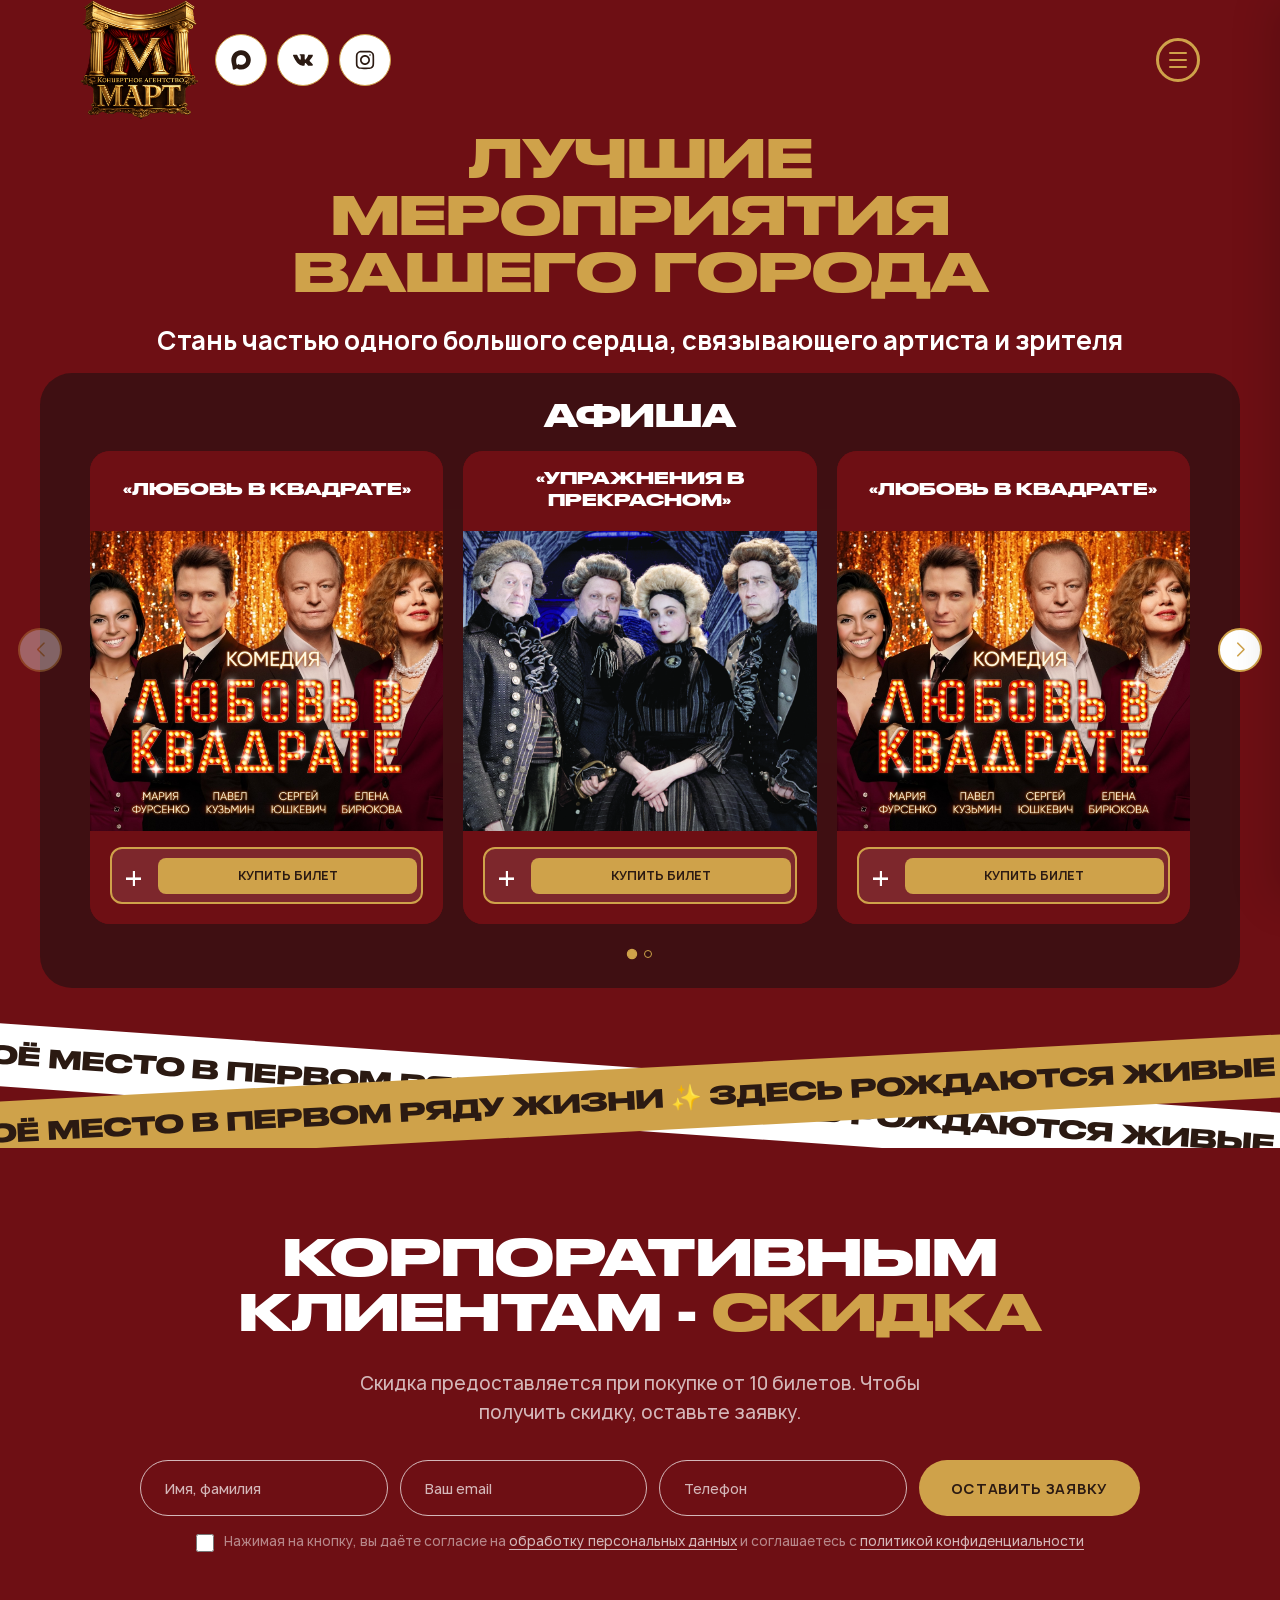
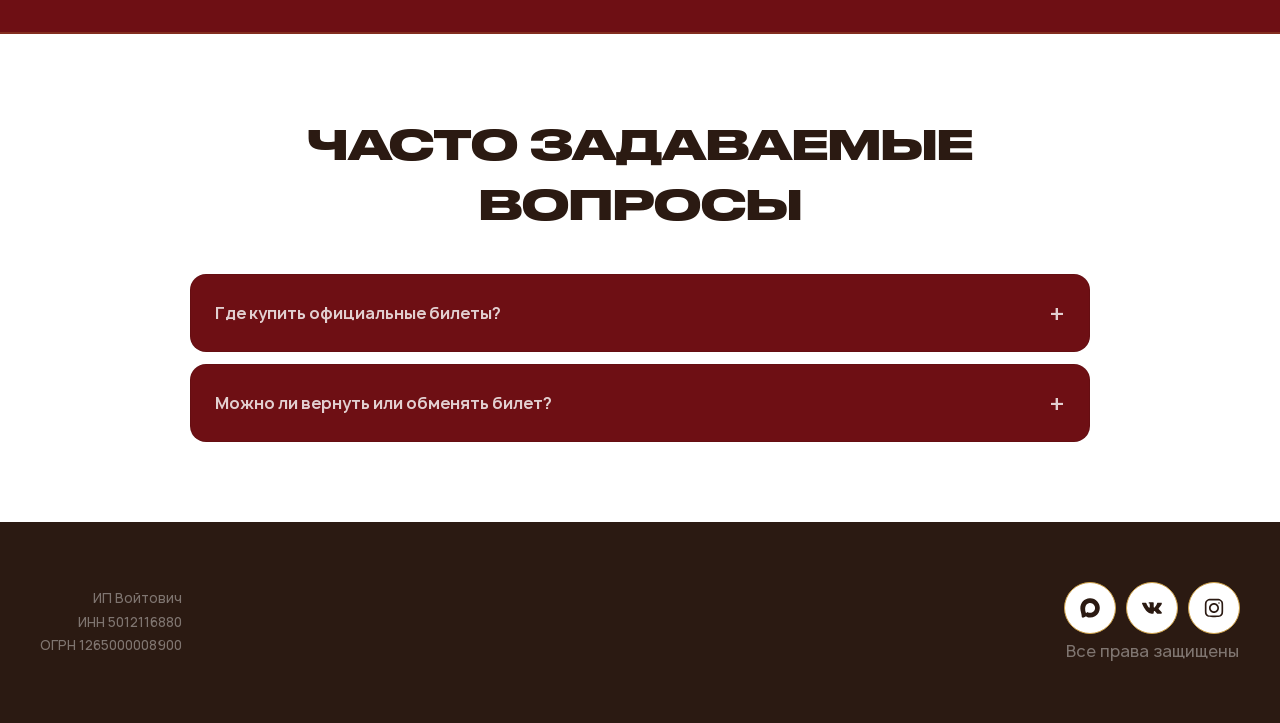
==== commit a0d7ff79: "apd 26/05/2026" ====
--- a/index.html
+++ b/index.html
@@ -87,8 +87,8 @@
             ×
           </button>
           <nav class="mobile-menu__nav">
+            <a class="mobile-menu__link" href="index.html">Главная</a>
             <a class="mobile-menu__link" href="event.html">Мероприятия</a>
-            <a class="mobile-menu__link" href="index.html">Афиша</a>
             <a class="mobile-menu__link" href="archive.html">Архив</a>
           </nav>
         </div>
@@ -114,7 +114,8 @@
         <p class="hero__tagline">Лучшие мероприятия вашего города</p>
         <div class="hero__meta">
           <span class="hero__venue"
-            >Стань частью одного большого музыкального сердца</span
+            >Стань частью одного большого сердца, связывающего артиста и
+            зрителя</span
           >
         </div>
         <!-- <section class="program" id="program">
@@ -333,7 +334,7 @@
                             >КУПИТЬ БИЛЕТ</a
                           >
                         </div>
-                        <div class="page-nav__dropdown">
+                        <!-- <div class="page-nav__dropdown">
                           <a
                             class="page-nav__dropdown-item"
                             href="single.html?city=sochi"
@@ -354,6 +355,95 @@
                           </p>
                           <p class="page-nav__dropdown-sub">
                             БРОНИРУЙ лучшие места!
+                          </p>
+                        </div> -->
+                        <div class="page-nav__dropdown">
+                          <p class="page-nav__dropdown-title">Выберите город</p>
+                          <div class="page-nav__dropdown-cities">
+                            <a
+                              class="page-nav__dropdown-item"
+                              href="single.html?city=sochi"
+                            >
+                              <span class="page-nav__dropdown-item-icon">
+                                <svg
+                                  xmlns="http://www.w3.org/2000/svg"
+                                  viewBox="0 0 24 24"
+                                  fill="none"
+                                  stroke="currentColor"
+                                  stroke-width="2"
+                                  stroke-linecap="round"
+                                  stroke-linejoin="round"
+                                >
+                                  <path
+                                    d="M12 21s-8-7.5-8-12a8 8 0 1 1 16 0c0 4.5-8 12-8 12z"
+                                  />
+                                  <circle cx="12" cy="9" r="2.5" />
+                                </svg>
+                              </span>
+                              <span class="page-nav__dropdown-item-name"
+                                >Сочи</span
+                              >
+                              <span class="page-nav__dropdown-item-arrow"
+                                >→</span
+                              >
+                            </a>
+                            <a
+                              class="page-nav__dropdown-item"
+                              href="single.html?city=gelendzhik"
+                            >
+                              <span class="page-nav__dropdown-item-icon">
+                                <svg
+                                  xmlns="http://www.w3.org/2000/svg"
+                                  viewBox="0 0 24 24"
+                                  fill="none"
+                                  stroke="currentColor"
+                                  stroke-width="2"
+                                  stroke-linecap="round"
+                                  stroke-linejoin="round"
+                                >
+                                  <path
+                                    d="M12 21s-8-7.5-8-12a8 8 0 1 1 16 0c0 4.5-8 12-8 12z"
+                                  />
+                                  <circle cx="12" cy="9" r="2.5" />
+                                </svg>
+                              </span>
+                              <span class="page-nav__dropdown-item-name"
+                                >Геленджик</span
+                              >
+                              <span class="page-nav__dropdown-item-arrow"
+                                >→</span
+                              >
+                            </a>
+                            <a
+                              class="page-nav__dropdown-item"
+                              href="single.html?city=novorossiysk"
+                            >
+                              <span class="page-nav__dropdown-item-icon">
+                                <svg
+                                  xmlns="http://www.w3.org/2000/svg"
+                                  viewBox="0 0 24 24"
+                                  fill="none"
+                                  stroke="currentColor"
+                                  stroke-width="2"
+                                  stroke-linecap="round"
+                                  stroke-linejoin="round"
+                                >
+                                  <path
+                                    d="M12 21s-8-7.5-8-12a8 8 0 1 1 16 0c0 4.5-8 12-8 12z"
+                                  />
+                                  <circle cx="12" cy="9" r="2.5" />
+                                </svg>
+                              </span>
+                              <span class="page-nav__dropdown-item-name"
+                                >Новороссийск</span
+                              >
+                              <span class="page-nav__dropdown-item-arrow"
+                                >→</span
+                              >
+                            </a>
+                          </div>
+                          <p class="page-nav__dropdown-note">
+                            Успей купить билеты заранее
                           </p>
                         </div>
                       </div>
@@ -497,10 +587,8 @@
       <div class="hero__ticker-wrapper">
         <div class="hero__ticker-track hero__ticker-track--white">
           <div class="hero__ticker-text" id="ticker1">
-            Прозвучат композиции: «Батарейка», «Кукла колдуна», «Крошка моя»,
-            «Районы, кварталы…», «Трава у дома» и многие другие ❤️ Прозвучат
-            композиции: «Батарейка», «Кукла колдуна», «Крошка моя», «Районы,
-            кварталы…», «Трава у дома» и многие другие ❤️
+            Твоё место в первом ряду жизни ✨ Здесь рождаются живые эмоции ❤
+            Сцена ждёт. Ты готов? 🎭 Успей купить билеты! 🎫
           </div>
         </div>
         <div class="hero__ticker-track hero__ticker-track--green">
@@ -508,10 +596,8 @@
             class="hero__ticker-text hero__ticker-text--reverse"
             id="ticker2"
           >
-            Прозвучат композиции: «Батарейка», «Кукла колдуна», «Крошка моя»,
-            «Районы, кварталы…», «Трава у дома» и многие другие ❤️ Прозвучат
-            композиции: «Батарейка», «Кукла колдуна», «Крошка моя», «Районы,
-            кварталы…», «Трава у дома» и многие другие ❤️
+            Твоё место в первом ряду жизни ✨ Здесь рождаются живые эмоции ❤
+            Сцена ждёт. Ты готов? 🎭 Успей купить билеты! 🎫
           </div>
         </div>
       </div>
--- a/css/main.css
+++ b/css/main.css
@@ -335,12 +335,15 @@
 
 .page-nav__dropdown {
   position: absolute;
-  top: calc(100%-15px);
-  background: var(--color-white);
-  border-radius: 0px 0px 16px 16px;
-  padding: 20px 15px;
-  text-align: center;
-  box-shadow: 0 12px 40px rgba(0, 0, 0, 0.2);
+  top: 100%;
+  left: 0;
+  right: 0;
+  background: rgba(110, 15, 20, 0.8);
+  border: 1px solid rgba(207, 162, 74, 0.3);
+  border-top: none;
+  border-radius: 0 0 16px 16px;
+  padding: 12px 12px 16px;
+  box-shadow: 0 20px 50px rgba(0, 0, 0, 0.5);
   opacity: 0;
   pointer-events: none;
   transform: translateY(-8px);
@@ -348,12 +351,10 @@
     opacity 0.25s ease,
     transform 0.25s ease;
   z-index: 200;
-  display: flex;
-  flex-direction: column;
-  justify-content: center;
-  align-items: center;
-}
-
+  min-width: 220px;
+}
+
+.page-nav__btn-wrapper.nav--open .page-nav__dropdown,
 .page-nav__btn-wrapper:hover .page-nav__dropdown {
   opacity: 1;
   pointer-events: auto;
@@ -366,64 +367,97 @@
 }
 
 .page-nav__btn-wrapper:hover .page-nav__btn-bg {
-  /* border-radius: 15px 15px 0 0; */
   border: 1px solid rgb(207, 162, 20);
 }
 
+.page-nav__dropdown-title {
+  font-family: var(--font-main);
+  font-size: 10px;
+  font-weight: 700;
+  color: rgba(255, 255, 255);
+  text-transform: uppercase;
+  letter-spacing: 0.12em;
+  padding: 4px 8px 10px;
+  border-bottom: 1px solid rgba(207, 162, 74, 0.15);
+  margin-bottom: 8px;
+}
+
+.page-nav__dropdown-cities {
+  display: flex;
+  flex-direction: column;
+  gap: 4px;
+}
+
 .page-nav__dropdown-item {
   display: flex;
   align-items: center;
-  justify-content: space-between;
-  font-family: var(--font-main);
-  font-weight: 800;
-  font-size: 20px;
-  border-bottom: 1px solid #cfa24a;
-  color: var(--color-dark);
-  margin-bottom: 12px;
-  padding: 4px 0;
+  gap: 10px;
+  padding: 10px 12px;
+  border-radius: 10px;
+  background: rgba(255, 255, 255, 0.04);
+  border: 1px solid transparent;
+  transition:
+    background var(--transition-base),
+    border-color var(--transition-base),
+    transform var(--transition-base);
+  text-decoration: none;
+  width: 100%;
+}
+.page-nav__dropdown-item:hover {
+  background: rgba(207, 162, 74, 0.12);
+  border-color: rgba(207, 162, 74, 0.3);
+  transform: translateX(3px);
+}
+
+.page-nav__dropdown-item::after {
+  display: none;
+}
+
+.page-nav__dropdown-item-icon {
+  display: flex;
+  align-items: center;
+  flex-shrink: 0;
+  color: var(--color-gold);
+}
+.page-nav__dropdown-item-icon svg {
+  width: 15px;
+  height: 15px;
+}
+
+.page-nav__dropdown-item-name {
+  font-family: var(--font-main);
+  font-weight: 700;
+  font-size: 15px;
+  color: var(--color-white);
+  flex: 1;
+}
+
+.page-nav__dropdown-item-arrow {
+  font-size: 16px;
+  color: rgba(207, 162, 74, 0.4);
   transition:
     color var(--transition-base),
-    padding-left var(--transition-base);
-  width: 100%;
-}
-
-.page-nav__dropdown-item::after {
-  content: "";
-  display: inline-block;
-  width: 0;
-  height: 0;
-  border-top: 6px solid transparent;
-  border-bottom: 6px solid transparent;
-  border-left: 10px solid var(--color-dark);
-  flex-shrink: 0;
-  transition:
-    border-left-color var(--transition-base),
     transform var(--transition-base);
 }
-
-.page-nav__dropdown-item:hover {
-  color: var(--color-blue);
-  padding-left: 4px;
-}
-
-.page-nav__dropdown-item:hover::after {
-  border-left-color: var(--color-blue);
-  transform: translateX(4px);
+.page-nav__dropdown-item:hover .page-nav__dropdown-item-arrow {
+  color: var(--color-gold);
+  transform: translateX(3px);
 }
 
 .page-nav__dropdown-note {
-  font-weight: 800;
-  font-size: 12px;
-  color: var(--color-dark);
+  font-family: var(--font-main);
+  font-size: 11px;
+  font-weight: 500;
+  color: var(--color-white);
+  text-align: center;
+  margin-top: 12px;
+  padding-top: 10px;
+  border-top: 1px solid rgba(207, 162, 74, 0.1);
   line-height: 1.4;
-  text-transform: uppercase;
 }
 
 .page-nav__dropdown-sub {
-  font-size: 11px;
-  color: rgba(0, 0, 0, 0.5);
-  line-height: 1.4;
-  margin-top: 6px;
+  display: none;
 }
 
 .hero__ticker-wrapper {
@@ -519,7 +553,7 @@
   text-align: center;
   gap: 40px;
   margin-top: 8px;
-  max-width: 960px;
+  max-width: 1100px;
   width: 100%;
   padding: 0 20px;
 }
@@ -1494,6 +1528,13 @@
   z-index: 2;
 }
 
+.radario-button__main {
+  display: none !important;
+}
+
+.close-popup-radario__buttons-wrapper .radario-button__main {
+  display: inline-block !important;
+}
 /* ══════════════════════════════════════════════════════
    Форма обратной связи
 ══════════════════════════════════════════════════════ */
@@ -1767,7 +1808,7 @@
 
 .city-card__date {
   font-family: var(--font-display);
-  font-size: 40px;
+  font-size: 22px;
   font-weight: 700;
   color: var(--color-gold);
   line-height: 1;
@@ -1793,6 +1834,7 @@
     transform var(--transition-base);
   position: relative;
   overflow: hidden;
+  cursor: pointer;
 }
 .city-card__btn::after {
   content: "";
@@ -2687,8 +2729,3 @@
 .program__card .page-nav__dropdown-item {
   font-size: 16px;
 }
-
-.program__card .page-nav__dropdown-note,
-.program__card .page-nav__dropdown-sub {
-  color: rgba(0, 0, 0, 0.6);
-}
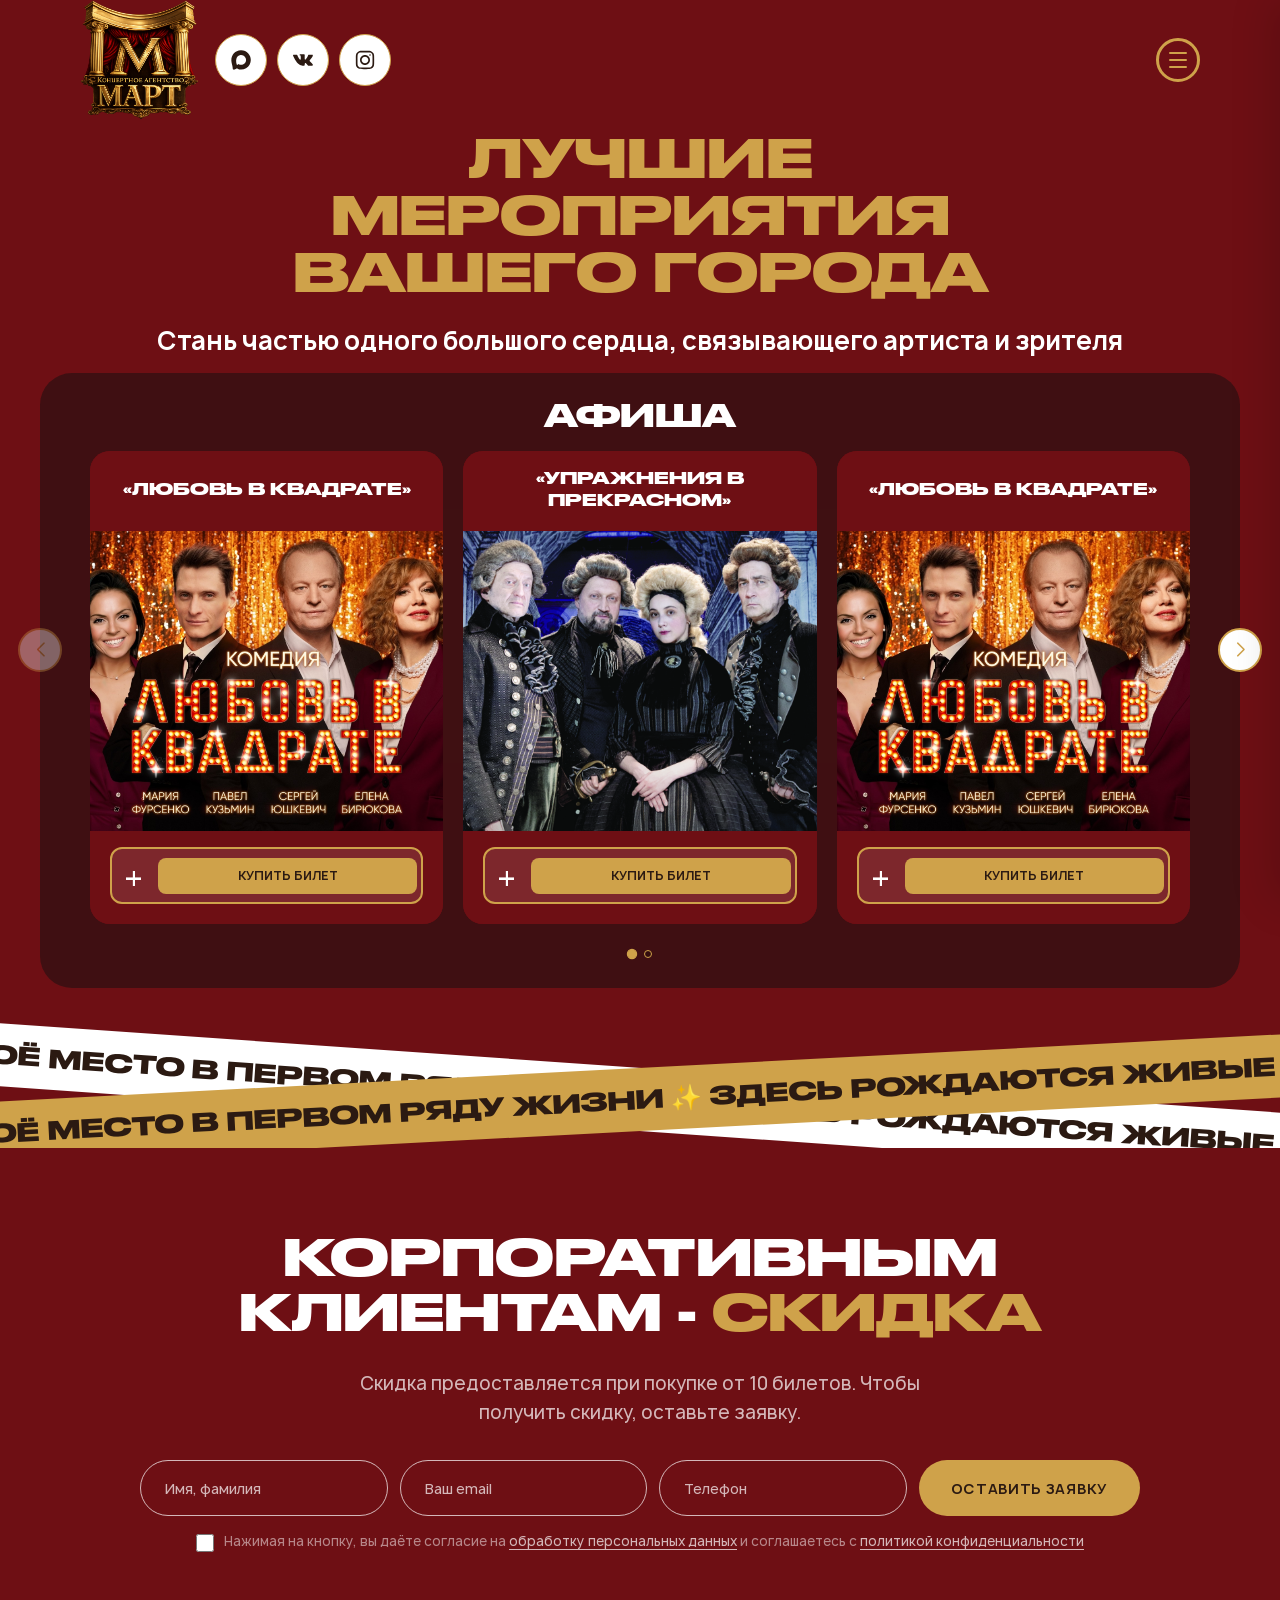
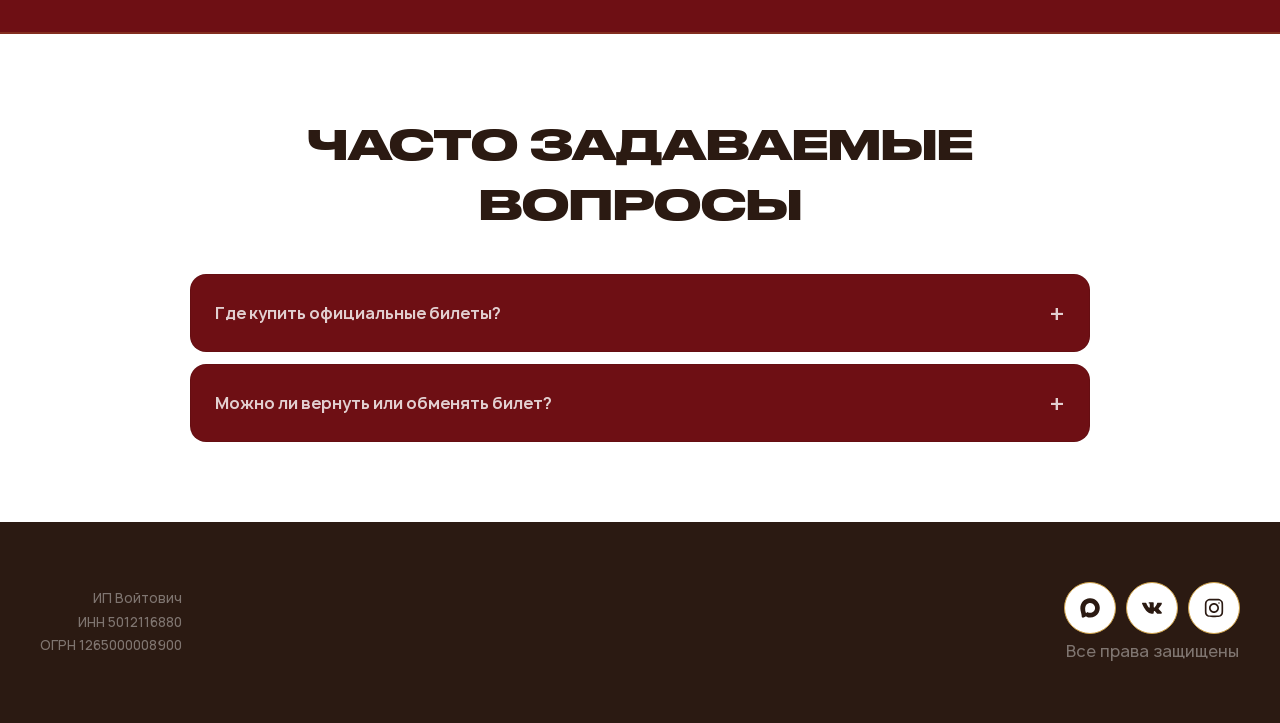
==== commit 25a889b4: "add new page" ====
--- a/index.html
+++ b/index.html
@@ -468,25 +468,50 @@
                       <div class="page-nav__btn-wrapper">
                         <div class="page-nav__btn-bg">
                           <span class="page-nav__btn-icon">+</span>
-                          <a class="page-nav__buy-btn" href="#">КУПИТЬ БИЛЕТ</a>
+                          <a class="page-nav__buy-btn" href="single.html"
+                            >КУПИТЬ БИЛЕТ</a
+                          >
                         </div>
                         <div class="page-nav__dropdown">
-                          <a
-                            class="page-nav__dropdown-item"
-                            href="#afisha/0749190c0da7c0a8adcceffeaf8fcfb56b714478377da2b"
-                            >Сочи</a
-                          >
+                          <p class="page-nav__dropdown-title">Выберите город</p>
+                          <div class="page-nav__dropdown-cities">
+                            <a
+                              class="page-nav__dropdown-item"
+                              href="single_2.html?city=sochi"
+                            >
+                              <span class="page-nav__dropdown-item-icon">
+                                <svg
+                                  xmlns="http://www.w3.org/2000/svg"
+                                  viewBox="0 0 24 24"
+                                  fill="none"
+                                  stroke="currentColor"
+                                  stroke-width="2"
+                                  stroke-linecap="round"
+                                  stroke-linejoin="round"
+                                >
+                                  <path
+                                    d="M12 21s-8-7.5-8-12a8 8 0 1 1 16 0c0 4.5-8 12-8 12z"
+                                  />
+                                  <circle cx="12" cy="9" r="2.5" />
+                                </svg>
+                              </span>
+                              <span class="page-nav__dropdown-item-name"
+                                >Сочи</span
+                              >
+                              <span class="page-nav__dropdown-item-arrow"
+                                >→</span
+                              >
+                            </a>
+                          </div>
                           <p class="page-nav__dropdown-note">
-                            Успей купить билеты заранее.
-                          </p>
-                          <p class="page-nav__dropdown-sub">
-                            БРОНИРУЙ лучшие места!
+                            Успей купить билеты заранее
                           </p>
                         </div>
                       </div>
                     </div>
                   </div>
                 </div>
+
                 <div class="swiper-slide">
                   <div class="program__card">
                     <div class="program__card-info">
@@ -506,7 +531,7 @@
                             >КУПИТЬ БИЛЕТ</a
                           >
                         </div>
-                        <div class="page-nav__dropdown">
+                        <!-- <div class="page-nav__dropdown">
                           <a
                             class="page-nav__dropdown-item"
                             href="single.html?city=sochi"
@@ -528,6 +553,95 @@
                           <p class="page-nav__dropdown-sub">
                             БРОНИРУЙ лучшие места!
                           </p>
+                        </div> -->
+                        <div class="page-nav__dropdown">
+                          <p class="page-nav__dropdown-title">Выберите город</p>
+                          <div class="page-nav__dropdown-cities">
+                            <a
+                              class="page-nav__dropdown-item"
+                              href="single.html?city=sochi"
+                            >
+                              <span class="page-nav__dropdown-item-icon">
+                                <svg
+                                  xmlns="http://www.w3.org/2000/svg"
+                                  viewBox="0 0 24 24"
+                                  fill="none"
+                                  stroke="currentColor"
+                                  stroke-width="2"
+                                  stroke-linecap="round"
+                                  stroke-linejoin="round"
+                                >
+                                  <path
+                                    d="M12 21s-8-7.5-8-12a8 8 0 1 1 16 0c0 4.5-8 12-8 12z"
+                                  />
+                                  <circle cx="12" cy="9" r="2.5" />
+                                </svg>
+                              </span>
+                              <span class="page-nav__dropdown-item-name"
+                                >Сочи</span
+                              >
+                              <span class="page-nav__dropdown-item-arrow"
+                                >→</span
+                              >
+                            </a>
+                            <a
+                              class="page-nav__dropdown-item"
+                              href="single.html?city=gelendzhik"
+                            >
+                              <span class="page-nav__dropdown-item-icon">
+                                <svg
+                                  xmlns="http://www.w3.org/2000/svg"
+                                  viewBox="0 0 24 24"
+                                  fill="none"
+                                  stroke="currentColor"
+                                  stroke-width="2"
+                                  stroke-linecap="round"
+                                  stroke-linejoin="round"
+                                >
+                                  <path
+                                    d="M12 21s-8-7.5-8-12a8 8 0 1 1 16 0c0 4.5-8 12-8 12z"
+                                  />
+                                  <circle cx="12" cy="9" r="2.5" />
+                                </svg>
+                              </span>
+                              <span class="page-nav__dropdown-item-name"
+                                >Геленджик</span
+                              >
+                              <span class="page-nav__dropdown-item-arrow"
+                                >→</span
+                              >
+                            </a>
+                            <a
+                              class="page-nav__dropdown-item"
+                              href="single.html?city=novorossiysk"
+                            >
+                              <span class="page-nav__dropdown-item-icon">
+                                <svg
+                                  xmlns="http://www.w3.org/2000/svg"
+                                  viewBox="0 0 24 24"
+                                  fill="none"
+                                  stroke="currentColor"
+                                  stroke-width="2"
+                                  stroke-linecap="round"
+                                  stroke-linejoin="round"
+                                >
+                                  <path
+                                    d="M12 21s-8-7.5-8-12a8 8 0 1 1 16 0c0 4.5-8 12-8 12z"
+                                  />
+                                  <circle cx="12" cy="9" r="2.5" />
+                                </svg>
+                              </span>
+                              <span class="page-nav__dropdown-item-name"
+                                >Новороссийск</span
+                              >
+                              <span class="page-nav__dropdown-item-arrow"
+                                >→</span
+                              >
+                            </a>
+                          </div>
+                          <p class="page-nav__dropdown-note">
+                            Успей купить билеты заранее
+                          </p>
                         </div>
                       </div>
                     </div>
@@ -551,19 +665,43 @@
                       <div class="page-nav__btn-wrapper">
                         <div class="page-nav__btn-bg">
                           <span class="page-nav__btn-icon">+</span>
-                          <a class="page-nav__buy-btn" href="#">КУПИТЬ БИЛЕТ</a>
+                          <a class="page-nav__buy-btn" href="single.html"
+                            >КУПИТЬ БИЛЕТ</a
+                          >
                         </div>
                         <div class="page-nav__dropdown">
-                          <a
-                            class="page-nav__dropdown-item"
-                            href="#afisha/0749190c0da7c0a8adcceffeaf8fcfb56b714478377da2b"
-                            >Сочи</a
-                          >
+                          <p class="page-nav__dropdown-title">Выберите город</p>
+                          <div class="page-nav__dropdown-cities">
+                            <a
+                              class="page-nav__dropdown-item"
+                              href="single_2.html?city=sochi"
+                            >
+                              <span class="page-nav__dropdown-item-icon">
+                                <svg
+                                  xmlns="http://www.w3.org/2000/svg"
+                                  viewBox="0 0 24 24"
+                                  fill="none"
+                                  stroke="currentColor"
+                                  stroke-width="2"
+                                  stroke-linecap="round"
+                                  stroke-linejoin="round"
+                                >
+                                  <path
+                                    d="M12 21s-8-7.5-8-12a8 8 0 1 1 16 0c0 4.5-8 12-8 12z"
+                                  />
+                                  <circle cx="12" cy="9" r="2.5" />
+                                </svg>
+                              </span>
+                              <span class="page-nav__dropdown-item-name"
+                                >Сочи</span
+                              >
+                              <span class="page-nav__dropdown-item-arrow"
+                                >→</span
+                              >
+                            </a>
+                          </div>
                           <p class="page-nav__dropdown-note">
-                            Успей купить билеты заранее.
-                          </p>
-                          <p class="page-nav__dropdown-sub">
-                            БРОНИРУЙ лучшие места!
+                            Успей купить билеты заранее
                           </p>
                         </div>
                       </div>
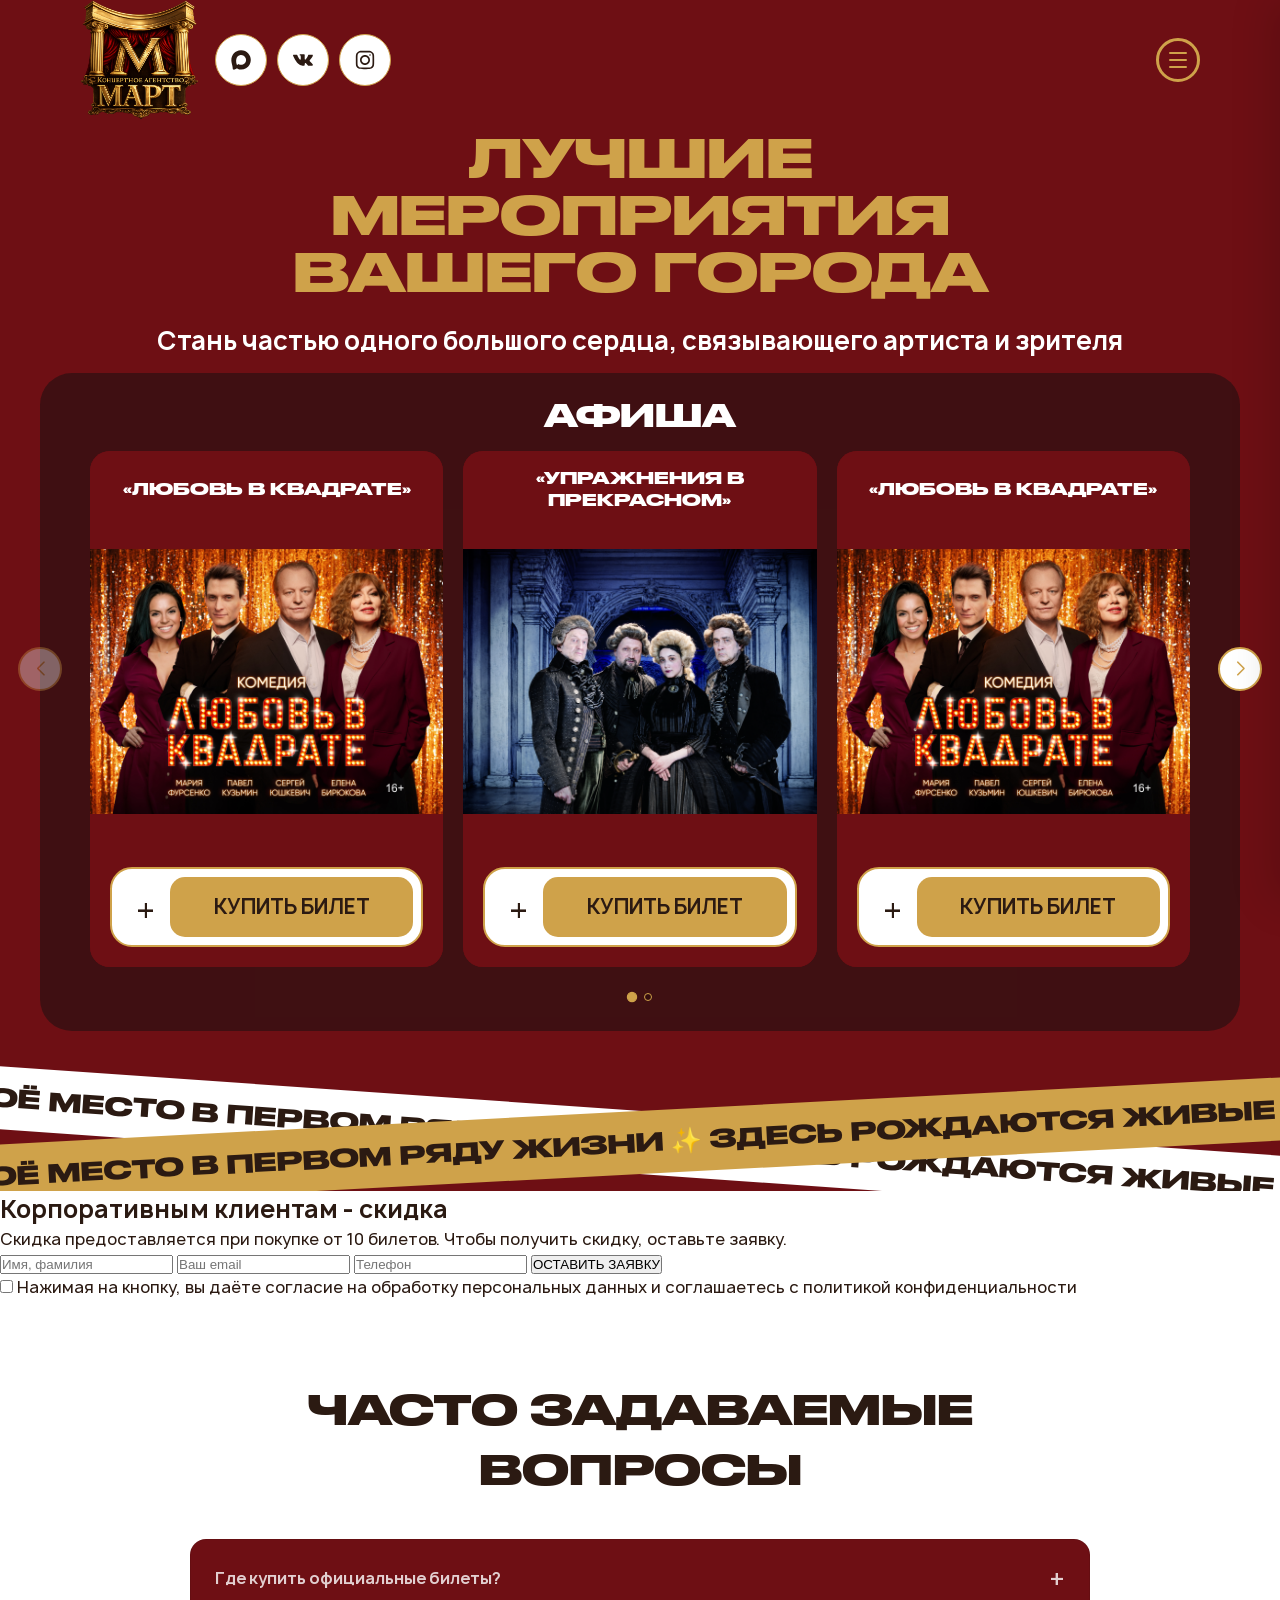
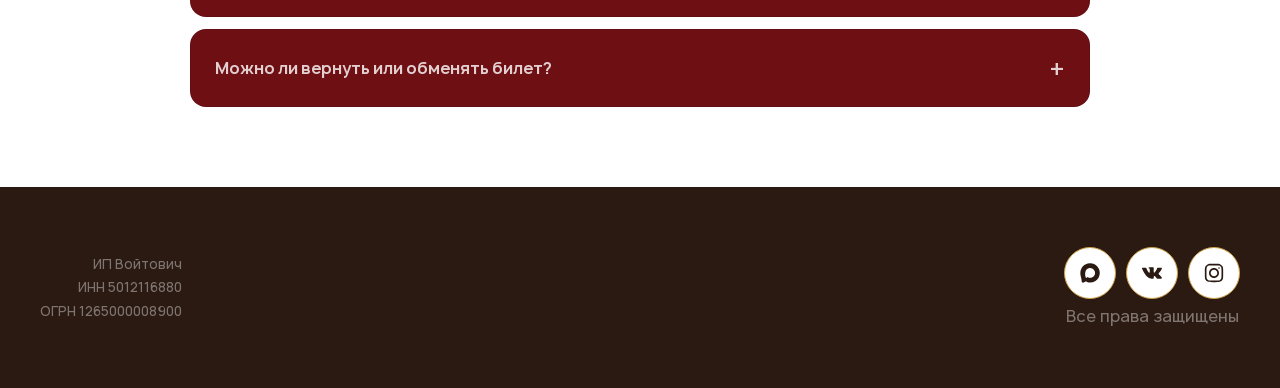
==== commit 75046590: "fin mart 26/05/2026" ====
--- a/index.html
+++ b/index.html
@@ -118,198 +118,7 @@
             зрителя</span
           >
         </div>
-        <!-- <section class="program" id="program">
-          <div class="program__inner">
-            <h2 class="program__title">Афиша</h2>
-            <div class="program__grid">
-              <div class="program__card" style="flex: 0 0 340px">
-                <div class="program__card-info">
-                  <div class="program__card-cities">
-                    <div class="program__card-city-list">
-                      <a
-                        class="program__card-city-link"
-                        href="single.html?city=sochi"
-                      >
-                        <svg
-                          class="program__card-geo-icon"
-                          xmlns="http://www.w3.org/2000/svg"
-                          viewBox="0 0 24 24"
-                          fill="none"
-                          stroke="currentColor"
-                          stroke-width="2"
-                          stroke-linecap="round"
-                          stroke-linejoin="round"
-                        >
-                          <path
-                            d="M12 21s-8-7.5-8-12a8 8 0 1 1 16 0c0 4.5-8 12-8 12z"
-                          />
-                          <circle cx="12" cy="9" r="2.5" />
-                        </svg>
-                        Сочи
-                      </a>
-                      <a
-                        class="program__card-city-link"
-                        href="single.html?city=gelendzhik"
-                      >
-                        <svg
-                          class="program__card-geo-icon"
-                          xmlns="http://www.w3.org/2000/svg"
-                          viewBox="0 0 24 24"
-                          fill="none"
-                          stroke="currentColor"
-                          stroke-width="2"
-                          stroke-linecap="round"
-                          stroke-linejoin="round"
-                        >
-                          <path
-                            d="M12 21s-8-7.5-8-12a8 8 0 1 1 16 0c0 4.5-8 12-8 12z"
-                          />
-                          <circle cx="12" cy="9" r="2.5" />
-                        </svg>
-                        Геленджик
-                      </a>
-                      <a
-                        class="program__card-city-link"
-                        href="single.html?city=novorossiysk"
-                      >
-                        <svg
-                          class="program__card-geo-icon"
-                          xmlns="http://www.w3.org/2000/svg"
-                          viewBox="0 0 24 24"
-                          fill="none"
-                          stroke="currentColor"
-                          stroke-width="2"
-                          stroke-linecap="round"
-                          stroke-linejoin="round"
-                        >
-                          <path
-                            d="M12 21s-8-7.5-8-12a8 8 0 1 1 16 0c0 4.5-8 12-8 12z"
-                          />
-                          <circle cx="12" cy="9" r="2.5" />
-                        </svg>
-                        Новороссийск
-                      </a>
-                    </div>
-                  </div>
-                </div>
-                <div
-                  class="program__card-photo"
-                  style="
-                    background-image: url(&quot;img/lubov_v_kvadrate.jpg&quot;);
-                  "
-                ></div>
-                <div class="program__card-info">
-                  <p class="program__card-title">«Любовь в квадрате»</p>
-                  <div class="page-nav__btn-wrapper">
-                    <div class="page-nav__btn-bg" id="nav-btn">
-                      <span class="page-nav__btn-icon">+</span>
-                      <a
-                        class="page-nav__buy-btn"
-                        href="single.html"
-                        id="buy-btn"
-                        >КУПИТЬ БИЛЕТ</a
-                      >
-                    </div>
-                    <div class="page-nav__dropdown">
-                      <a
-                        class="page-nav__dropdown-item"
-                        href="single.html?city=sochi"
-                        >Сочи</a
-                      >
-                      <a
-                        class="page-nav__dropdown-item"
-                        href="single.html?city=gelendzhik"
-                        >Геленджик</a
-                      >
-                      <a
-                        class="page-nav__dropdown-item"
-                        href="single.html?city=novorossiysk"
-                        >Новороссийск</a
-                      >
-                      <p class="page-nav__dropdown-note">
-                        Успей купить билеты заранее.
-                      </p>
-                      <p class="page-nav__dropdown-sub">
-                        БРОНИРУЙ лучшие места!
-                      </p>
-                    </div>
-                  </div>
-                </div>
-              </div>
-
-              <div class="program__card" style="flex: 0 0 340px">
-                <div class="program__card-info">
-                  <div class="program__card-cities">
-                    <div class="program__card-city-list">
-                      <a class="program__card-city-link" href="#">
-                        <svg
-                          class="program__card-geo-icon"
-                          xmlns="http://www.w3.org/2000/svg"
-                          viewBox="0 0 24 24"
-                          fill="none"
-                          stroke="currentColor"
-                          stroke-width="2"
-                          stroke-linecap="round"
-                          stroke-linejoin="round"
-                        >
-                          <path
-                            d="M12 21s-8-7.5-8-12a8 8 0 1 1 16 0c0 4.5-8 12-8 12z"
-                          />
-                          <circle cx="12" cy="9" r="2.5" />
-                        </svg>
-                        Сочи
-                      </a>
-                    </div>
-                  </div>
-                </div>
-                <div
-                  class="program__card-photo"
-                  style="
-                    background-image: url(&quot;img/uptachneniya_v_prekrasnom.jpg&quot;);
-                  "
-                ></div>
-                <div class="program__card-info">
-                  <p class="program__card-title">"Упражнения в прекрасном"</p>
-                  <div class="page-nav__btn-wrapper">
-                    <div class="page-nav__btn-bg" id="nav-btn">
-                      <span class="page-nav__btn-icon">+</span>
-                      <a
-                        class="page-nav__buy-btn"
-                        href="single.html"
-                        id="buy-btn"
-                        >КУПИТЬ БИЛЕТ</a
-                      >
-                    </div>
-                    <div class="page-nav__dropdown">
-                      <a
-                        class="page-nav__dropdown-item"
-                        href="#afisha/0749190c0da7c0a8adcceffeaf8fcfb56b714478377da2b"
-                        >Сочи</a
-                      >
-                      <a
-                        class="page-nav__dropdown-item"
-                        href="#afisha/0749190c0da7c0a8adcceffeaf8fcfb56b714478377da2b"
-                        >Геленджик</a
-                      >
-                      <a
-                        class="page-nav__dropdown-item"
-                        href="#afisha/0749190c0da7c0a8adcceffeaf8fcfb56b714478377da2b"
-                        >Новороссийск</a
-                      >
-                      <p class="page-nav__dropdown-note">
-                        Успей купить билеты заранее.
-                      </p>
-                      <p class="page-nav__dropdown-sub">
-                        БРОНИРУЙ лучшие места!
-                      </p>
-                    </div>
-                  </div>
-                </div>
-              </div>
-            </div>
-            <div class="program__dots carousel__dots"></div>
-          </div>
-        </section> -->
+        
         <section class="program" id="program">
           <div class="program__inner">
             <h2 class="program__title">Афиша</h2>
@@ -334,29 +143,7 @@
                             >КУПИТЬ БИЛЕТ</a
                           >
                         </div>
-                        <!-- <div class="page-nav__dropdown">
-                          <a
-                            class="page-nav__dropdown-item"
-                            href="single.html?city=sochi"
-                            >Сочи</a
-                          >
-                          <a
-                            class="page-nav__dropdown-item"
-                            href="single.html?city=gelendzhik"
-                            >Геленджик</a
-                          >
-                          <a
-                            class="page-nav__dropdown-item"
-                            href="single.html?city=novorossiysk"
-                            >Новороссийск</a
-                          >
-                          <p class="page-nav__dropdown-note">
-                            Успей купить билеты заранее.
-                          </p>
-                          <p class="page-nav__dropdown-sub">
-                            БРОНИРУЙ лучшие места!
-                          </p>
-                        </div> -->
+                        
                         <div class="page-nav__dropdown">
                           <p class="page-nav__dropdown-title">Выберите город</p>
                           <div class="page-nav__dropdown-cities">
@@ -531,29 +318,7 @@
                             >КУПИТЬ БИЛЕТ</a
                           >
                         </div>
-                        <!-- <div class="page-nav__dropdown">
-                          <a
-                            class="page-nav__dropdown-item"
-                            href="single.html?city=sochi"
-                            >Сочи</a
-                          >
-                          <a
-                            class="page-nav__dropdown-item"
-                            href="single.html?city=gelendzhik"
-                            >Геленджик</a
-                          >
-                          <a
-                            class="page-nav__dropdown-item"
-                            href="single.html?city=novorossiysk"
-                            >Новороссийск</a
-                          >
-                          <p class="page-nav__dropdown-note">
-                            Успей купить билеты заранее.
-                          </p>
-                          <p class="page-nav__dropdown-sub">
-                            БРОНИРУЙ лучшие места!
-                          </p>
-                        </div> -->
+                        
                         <div class="page-nav__dropdown">
                           <p class="page-nav__dropdown-title">Выберите город</p>
                           <div class="page-nav__dropdown-cities">
@@ -742,453 +507,6 @@
     </section>
 
     <!-- ═══════════════════════════════════════════════════
-       ПРОГРАММА
-       Блок: program
-  ═══════════════════════════════════════════════════ -->
-    <!-- 
-    <section class="program" id="program">
-      <div class="program__inner">
-        <h2 class="program__title">Афиша</h2>
-        <div class="program__grid">
-          <div class="program__card" style="flex: 0 0 340px">
-            <div class="program__card-info">
-              <div class="program__card-cities">
-                <div class="program__card-city-list">
-                  <a
-                    class="program__card-city-link"
-                    href="single.html?city=sochi"
-                  >
-                    <svg
-                      class="program__card-geo-icon"
-                      xmlns="http://www.w3.org/2000/svg"
-                      viewBox="0 0 24 24"
-                      fill="none"
-                      stroke="currentColor"
-                      stroke-width="2"
-                      stroke-linecap="round"
-                      stroke-linejoin="round"
-                    >
-                      <path
-                        d="M12 21s-8-7.5-8-12a8 8 0 1 1 16 0c0 4.5-8 12-8 12z"
-                      />
-                      <circle cx="12" cy="9" r="2.5" />
-                    </svg>
-                    Сочи
-                  </a>
-                  <a
-                    class="program__card-city-link"
-                    href="single.html?city=gelendzhik"
-                  >
-                    <svg
-                      class="program__card-geo-icon"
-                      xmlns="http://www.w3.org/2000/svg"
-                      viewBox="0 0 24 24"
-                      fill="none"
-                      stroke="currentColor"
-                      stroke-width="2"
-                      stroke-linecap="round"
-                      stroke-linejoin="round"
-                    >
-                      <path
-                        d="M12 21s-8-7.5-8-12a8 8 0 1 1 16 0c0 4.5-8 12-8 12z"
-                      />
-                      <circle cx="12" cy="9" r="2.5" />
-                    </svg>
-                    Геленджик
-                  </a>
-                  <a
-                    class="program__card-city-link"
-                    href="single.html?city=novorossiysk"
-                  >
-                    <svg
-                      class="program__card-geo-icon"
-                      xmlns="http://www.w3.org/2000/svg"
-                      viewBox="0 0 24 24"
-                      fill="none"
-                      stroke="currentColor"
-                      stroke-width="2"
-                      stroke-linecap="round"
-                      stroke-linejoin="round"
-                    >
-                      <path
-                        d="M12 21s-8-7.5-8-12a8 8 0 1 1 16 0c0 4.5-8 12-8 12z"
-                      />
-                      <circle cx="12" cy="9" r="2.5" />
-                    </svg>
-                    Новороссийск
-                  </a>
-                </div>
-              </div>
-            </div>
-            <div
-              class="program__card-photo"
-              style="
-                background-image: url(&quot;img/lubov_v_kvadrate.jpg&quot;);
-              "
-            ></div>
-            <div class="program__card-info">
-              <p class="program__card-title">«Любовь в квадрате»</p>
-              <a class="program__card-btn" href="single.html">КУПИТЬ БИЛЕТ</a>
-              <div class="page-nav__btn-wrapper">
-                <div class="page-nav__btn-bg" id="nav-btn">
-                  <span class="page-nav__btn-icon">+</span>
-                  <a class="page-nav__buy-btn" href="single.html" id="buy-btn"
-                    >КУПИТЬ БИЛЕТ</a
-                  >
-                </div>
-                <div class="page-nav__dropdown">
-                  <a
-                    class="page-nav__dropdown-item"
-                    href="#afisha/0749190c0da7c0a8adcceffeaf8fcfb56b714478377da2b"
-                    >Сочи</a
-                  >
-                  <a
-                    class="page-nav__dropdown-item"
-                    href="#afisha/0749190c0da7c0a8adcceffeaf8fcfb56b714478377da2b"
-                    >Геленджик</a
-                  >
-                  <a
-                    class="page-nav__dropdown-item"
-                    href="#afisha/0749190c0da7c0a8adcceffeaf8fcfb56b714478377da2b"
-                    >Новороссийск</a
-                  >
-                  <p class="page-nav__dropdown-note">
-                    Успей купить билеты заранее.
-                  </p>
-                  <p class="page-nav__dropdown-sub">БРОНИРУЙ лучшие места!</p>
-                </div>
-              </div>
-            </div>
-          </div>
-
-          <div class="program__card" style="flex: 0 0 340px">
-            <div class="program__card-info">
-              <div class="program__card-cities">
-                <div class="program__card-city-list">
-                  <a class="program__card-city-link" href="#">
-                    <svg
-                      class="program__card-geo-icon"
-                      xmlns="http://www.w3.org/2000/svg"
-                      viewBox="0 0 24 24"
-                      fill="none"
-                      stroke="currentColor"
-                      stroke-width="2"
-                      stroke-linecap="round"
-                      stroke-linejoin="round"
-                    >
-                      <path
-                        d="M12 21s-8-7.5-8-12a8 8 0 1 1 16 0c0 4.5-8 12-8 12z"
-                      />
-                      <circle cx="12" cy="9" r="2.5" />
-                    </svg>
-                    Луганск
-                  </a>
-                </div>
-              </div>
-            </div>
-            <div
-              class="program__card-photo"
-              style="background-image: url(&quot;img/program_3.JPG&quot;)"
-            ></div>
-            <div class="program__card-info">
-              <p class="program__card-title">Караоке с оркестром</p>
-              <a
-                class="program__card-btn"
-                href="#afisha/0749190c0da7c0a8adcceffeaf8fcfb56b714478377da2b"
-                >КУПИТЬ БИЛЕТ</a
-              >
-            </div>
-          </div>
-
-          <div class="program__card" style="flex: 0 0 340px">
-            <div class="program__card-info">
-              <div class="program__card-cities">
-                <div class="program__card-city-list">
-                  <a class="program__card-city-link" href="#">
-                    <svg
-                      class="program__card-geo-icon"
-                      xmlns="http://www.w3.org/2000/svg"
-                      viewBox="0 0 24 24"
-                      fill="none"
-                      stroke="currentColor"
-                      stroke-width="2"
-                      stroke-linecap="round"
-                      stroke-linejoin="round"
-                    >
-                      <path
-                        d="M12 21s-8-7.5-8-12a8 8 0 1 1 16 0c0 4.5-8 12-8 12z"
-                      />
-                      <circle cx="12" cy="9" r="2.5" />
-                    </svg>
-                    Сочи
-                  </a>
-                </div>
-              </div>
-            </div>
-            <div
-              class="program__card-photo"
-              style="
-                background-image: url(&quot;img/uptachneniya_v_prekrasnom.jpg&quot;);
-              "
-            ></div>
-            <div class="program__card-info">
-              <p class="program__card-title">"Упражнения в прекрасном"</p>
-              <a
-                class="program__card-btn"
-                href="#afisha/0749190c0da7c0a8adcceffeaf8fcfb56b714478377da2b"
-                >КУПИТЬ БИЛЕТ</a
-              >
-            </div>
-          </div>
-
-          <div class="program__card" style="flex: 0 0 340px">
-            <div class="program__card-info">
-              <div class="program__card-cities">
-                <div class="program__card-city-list">
-                  <a
-                    class="program__card-city-link"
-                    href="single.html?city=sochi"
-                  >
-                    <svg
-                      class="program__card-geo-icon"
-                      xmlns="http://www.w3.org/2000/svg"
-                      viewBox="0 0 24 24"
-                      fill="none"
-                      stroke="currentColor"
-                      stroke-width="2"
-                      stroke-linecap="round"
-                      stroke-linejoin="round"
-                    >
-                      <path
-                        d="M12 21s-8-7.5-8-12a8 8 0 1 1 16 0c0 4.5-8 12-8 12z"
-                      />
-                      <circle cx="12" cy="9" r="2.5" />
-                    </svg>
-                    Сочи
-                  </a>
-                  <a
-                    class="program__card-city-link"
-                    href="single.html?city=gelendzhik"
-                  >
-                    <svg
-                      class="program__card-geo-icon"
-                      xmlns="http://www.w3.org/2000/svg"
-                      viewBox="0 0 24 24"
-                      fill="none"
-                      stroke="currentColor"
-                      stroke-width="2"
-                      stroke-linecap="round"
-                      stroke-linejoin="round"
-                    >
-                      <path
-                        d="M12 21s-8-7.5-8-12a8 8 0 1 1 16 0c0 4.5-8 12-8 12z"
-                      />
-                      <circle cx="12" cy="9" r="2.5" />
-                    </svg>
-                    Геленджик
-                  </a>
-                  <a
-                    class="program__card-city-link"
-                    href="single.html?city=novorossiysk"
-                  >
-                    <svg
-                      class="program__card-geo-icon"
-                      xmlns="http://www.w3.org/2000/svg"
-                      viewBox="0 0 24 24"
-                      fill="none"
-                      stroke="currentColor"
-                      stroke-width="2"
-                      stroke-linecap="round"
-                      stroke-linejoin="round"
-                    >
-                      <path
-                        d="M12 21s-8-7.5-8-12a8 8 0 1 1 16 0c0 4.5-8 12-8 12z"
-                      />
-                      <circle cx="12" cy="9" r="2.5" />
-                    </svg>
-                    Новороссийск
-                  </a>
-                </div>
-              </div>
-            </div>
-            <div
-              class="program__card-photo"
-              style="
-                background-image: url(&quot;img/lubov_v_kvadrate.jpg&quot;);
-              "
-            ></div>
-            <div class="program__card-info">
-              <p class="program__card-title">«Любовь в квадрате»</p>
-              <a
-                class="program__card-btn"
-                href="#afisha/0749190c0da7c0a8adcceffeaf8fcfb56b714478377da2b"
-                >КУПИТЬ БИЛЕТ</a
-              >
-            </div>
-          </div>
-
-          <div class="program__card" style="flex: 0 0 340px">
-            <div class="program__card-info">
-              <div class="program__card-cities">
-                <div class="program__card-city-list">
-                  <a class="program__card-city-link" href="#">
-                    <svg
-                      class="program__card-geo-icon"
-                      xmlns="http://www.w3.org/2000/svg"
-                      viewBox="0 0 24 24"
-                      fill="none"
-                      stroke="currentColor"
-                      stroke-width="2"
-                      stroke-linecap="round"
-                      stroke-linejoin="round"
-                    >
-                      <path
-                        d="M12 21s-8-7.5-8-12a8 8 0 1 1 16 0c0 4.5-8 12-8 12z"
-                      />
-                      <circle cx="12" cy="9" r="2.5" />
-                    </svg>
-                    Луганск
-                  </a>
-                </div>
-              </div>
-            </div>
-            <div
-              class="program__card-photo"
-              style="background-image: url(&quot;img/program_3.JPG&quot;)"
-            ></div>
-            <div class="program__card-info">
-              <p class="program__card-title">Караоке с оркестром</p>
-              <a
-                class="program__card-btn"
-                href="#afisha/0749190c0da7c0a8adcceffeaf8fcfb56b714478377da2b"
-                >КУПИТЬ БИЛЕТ</a
-              >
-            </div>
-          </div>
-
-          <div class="program__card" style="flex: 0 0 340px">
-            <div class="program__card-info">
-              <div class="program__card-cities">
-                <div class="program__card-city-list">
-                  <a class="program__card-city-link" href="#">
-                    <svg
-                      class="program__card-geo-icon"
-                      xmlns="http://www.w3.org/2000/svg"
-                      viewBox="0 0 24 24"
-                      fill="none"
-                      stroke="currentColor"
-                      stroke-width="2"
-                      stroke-linecap="round"
-                      stroke-linejoin="round"
-                    >
-                      <path
-                        d="M12 21s-8-7.5-8-12a8 8 0 1 1 16 0c0 4.5-8 12-8 12z"
-                      />
-                      <circle cx="12" cy="9" r="2.5" />
-                    </svg>
-                    Сочи
-                  </a>
-                </div>
-              </div>
-            </div>
-            <div
-              class="program__card-photo"
-              style="
-                background-image: url(&quot;img/uptachneniya_v_prekrasnom.jpg&quot;);
-              "
-            ></div>
-            <div class="program__card-info">
-              <p class="program__card-title">"Упражнения в прекрасном"</p>
-              <a
-                class="program__card-btn"
-                href="#afisha/0749190c0da7c0a8adcceffeaf8fcfb56b714478377da2b"
-                >КУПИТЬ БИЛЕТ</a
-              >
-            </div>
-          </div>
-
-           <div class="program__card">
-            <div
-              class="program__card-photo"
-              style="
-                background-image: url(&quot;img/lubov_v_kvadrate.jpg&quot;);
-              "
-            ></div>
-            <div class="program__card-info">
-              <p class="program__card-city">Сочи</p>
-              <p class="program__card-date">6 июля</p>
-              <p class="program__card-title">Спектакль «Любовь в квадрате»</p>
-              <p class="program__card-venue">Уточняется</p>
-              <a
-                class="program__card-btn"
-                href="#afisha/0749190c0da7c0a8adcceffeaf8fcfb56b714478377da2b"
-                >КУПИТЬ БИЛЕТ</a
-              >
-            </div>
-          </div>
-
-          <div class="program__card">
-            <div
-              class="program__card-photo"
-              style="background-image: url(&quot;img/program_2.JPG&quot;)"
-            ></div>
-            <div class="program__card-info">
-              <p class="program__card-city">Геленджик</p>
-              <p class="program__card-date">9 июля</p>
-              <p class="program__card-title">Спектакль «Любовь в квадрате»</p>
-              <p class="program__card-venue">Уточняется</p>
-              <a
-                class="program__card-btn"
-                href="#afisha/0749190c0da7c0a8adcceffeaf8fcfb56b714478377da2b"
-                >КУПИТЬ БИЛЕТ</a
-              >
-            </div>
-          </div>
-
-          <div class="program__card">
-            <div
-              class="program__card-photo"
-              style="
-                background-image: url(&quot;img/uptachneniya_v_prekrasnom.jpg&quot;);
-              "
-            ></div>
-            <div class="program__card-info">
-              <p class="program__card-city">Сочи</p>
-              <p class="program__card-date">29 июля</p>
-              <p class="program__card-title">
-                Спектакль «"Упражнения в прекрасном"»
-              </p>
-              <p class="program__card-venue">Уточняется</p>
-              <a
-                class="program__card-btn"
-                href="#afisha/0749190c0da7c0a8adcceffeaf8fcfb56b714478377da2b"
-                >КУПИТЬ БИЛЕТ</a
-              >
-            </div>
-          </div>
-
-          <div class="program__card">
-            <div
-              class="program__card-photo"
-              style="background-image: url(&quot;img/program_4.JPG&quot;)"
-            ></div>
-            <div class="program__card-info">
-              <p class="program__card-city">Донецк</p>
-              <p class="program__card-date">17 октября</p>
-              <p class="program__card-title">Спектакль «Любовь в квадрате»</p>
-              <p class="program__card-venue">Уточняется</p>
-              <a
-                class="program__card-btn"
-                href="#afisha/0749190c0da7c0a8adcceffeaf8fcfb56b714478377da2b"
-                >КУПИТЬ БИЛЕТ</a
-              >
-            </div>
-          </div> 
-        </div>
-        <div class="program__dots carousel__dots"></div>
-      </div>
-    </section> -->
-    <!-- ═══════════════════════════════════════════════════
        АРТИСТЫ
        Блок: artists
   ═══════════════════════════════════════════════════ -->
--- a/css/main.css
+++ b/css/main.css
@@ -670,7 +670,6 @@
 .about {
   background: var(--color-blue);
   padding: 80px 40px;
-  border-radius: 0 0 40px 40px;
 }
 
 .about__inner {
@@ -903,6 +902,7 @@
 }
 .program-swiper__btn--next {
   right: -22px !important;
+  top: 50%;
 }
 
 /* Пагинация */
@@ -980,8 +980,9 @@
 
 .program__card-photo {
   height: 300px;
-  background-size: cover;
-  background-position: center top;
+  background-size: 100%;
+  background-position: center;
+  background-repeat: no-repeat;
 }
 
 .program__card-title {
@@ -1352,1380 +1353,4 @@
 .section--visible {
   opacity: 1;
   transform: translateY(0);
-}
-
-.event-hero {
-  position: relative;
-  min-height: 100vh;
-  display: flex;
-  flex-direction: column;
-  overflow: visible;
-  background: var(--color-white);
-}
-
-.event-hero .hero__ticker-wrapper {
-  margin-top: 0;
-  position: relative;
-  z-index: 5; /* ниже event-hero__content */
-  overflow: hidden; /* обрезаем только тикер */
-  width: 100%;
-}
-
-/* Фоновое изображение убрано — теперь фото справа через .event-hero__photo */
-.event-hero__bg {
-  display: none;
-}
-
-.event-hero__overlay {
-  display: none;
-}
-
-/* Основная сетка: текст слева, фото справа */
-.event-hero__content {
-  position: relative;
-  z-index: 20; /* выше тикера */
-  width: 100%;
-  flex: 1;
-  display: grid;
-  grid-template-columns: 1fr 1.5fr;
-  align-items: center;
-  padding-top: 120px;
-}
-
-/* Левая часть — текст */
-.event-hero__left {
-  padding: 0px 48px 60px 48px;
-  display: flex;
-  flex-direction: column;
-  justify-content: start;
-}
-
-.event-hero__label {
-  display: inline-block;
-  font-family: var(--font-main);
-  font-size: 13px;
-  font-weight: 700;
-  color: var(--color-accent);
-  text-transform: uppercase;
-  letter-spacing: 0.1em;
-  border: 1px solid var(--color-accent);
-  border-radius: 20px;
-  padding: 4px 14px;
-  margin-bottom: 16px;
-  background: transparent;
-}
-.event-hero__left .page-nav__btn-wrapper {
-  transform: none; /* убираем scale — он создавал контекст наложения */
-  width: auto;
-  display: inline-block;
-  margin-top: 24px;
-}
-
-.event-hero__left .page-nav__dropdown {
-  z-index: 200;
-  top: 100%;
-  bottom: auto;
-}
-/* Название спектакля — тёмное на белом фоне */
-.event-hero__title {
-  font-family: var(--font-display);
-  font-size: 44px;
-  font-weight: 700;
-  color: var(--color-accent);
-  text-transform: uppercase;
-  line-height: 1;
-  margin-bottom: 12px;
-}
-
-/* Динамический город рядом с заголовком */
-.event-hero__city-tag {
-  display: inline-block;
-  font-family: var(--font-display);
-  font-size: 22px;
-  font-weight: 700;
-  color: var(--color-gold);
-  text-transform: uppercase;
-  letter-spacing: 0.05em;
-  margin-bottom: 20px;
-  min-height: 28px;
-  transition: opacity 0.3s ease;
-}
-.event-hero__city-tag:empty {
-  display: none;
-}
-
-.event-hero__meta {
-  display: flex;
-  flex-wrap: wrap;
-  gap: 20px;
-  margin-bottom: 20px;
-}
-
-.event-hero__meta-item {
-  display: flex;
-  flex-direction: column;
-  gap: 2px;
-}
-
-.event-hero__meta-label {
-  font-size: 11px;
-  font-weight: 600;
-  color: rgba(0, 0, 0, 0.4);
-  text-transform: uppercase;
-  letter-spacing: 0.08em;
-}
-
-.event-hero__meta-value {
-  font-size: 16px;
-  font-weight: 700;
-  color: var(--color-dark);
-}
-
-.event-hero__desc {
-  font-size: 15px;
-  font-weight: 500;
-  color: rgba(0, 0, 0, 0.6);
-  line-height: 1.6;
-  max-width: 480px;
-}
-
-/* Фото спектакля поверх белого фона */
-
-.event-hero__right {
-  position: relative;
-  background-size: cover;
-  background-repeat: no-repeat;
-  background-position: center top;
-  border-radius: 50px 0 0 50px;
-  max-height: 558px;
-  height: 100%;
-}
-/* 
-.event-hero__photo {
-  width: 100%;
-  height: 100%;
-  object-fit: cover;
-  object-position: center top;
-  display: block;
-  border-radius: 50px 0 0 50px;
-} */
-.event-hero__age {
-  position: absolute;
-  bottom: 24px;
-  right: 24px;
-  display: inline-flex;
-  align-items: center;
-  justify-content: center;
-  width: 56px;
-  height: 56px;
-  border-radius: 50%;
-  border: 2px solid var(--color-gold);
-  font-family: var(--font-main);
-  font-weight: 800;
-  font-size: 16px;
-  color: var(--color-gold);
-  background: rgba(255, 255, 255, 0.8);
-  z-index: 2;
-}
-
-.radario-button__main {
-  display: none !important;
-}
-
-.close-popup-radario__buttons-wrapper .radario-button__main {
-  display: inline-block !important;
-}
-/* ══════════════════════════════════════════════════════
-   Форма обратной связи
-══════════════════════════════════════════════════════ */
-.corporate {
-  background: var(--color-blue);
-  padding: 80px 40px;
-  border-bottom: 2px solid #cfa24a36;
-}
-
-.corporate__inner {
-  max-width: 1000px;
-  margin: 0 auto;
-  display: flex;
-  flex-direction: column;
-  align-items: center;
-  gap: 32px;
-  text-align: center;
-}
-
-.corporate__title {
-  font-family: var(--font-display);
-  font-size: clamp(14px, 4vw, 50px);
-  font-weight: 700;
-  color: var(--color-white);
-  text-transform: uppercase;
-  line-height: 1.1;
-  max-width: 992px;
-  width: 100%;
-}
-
-.corporate__title-accent {
-  color: var(--color-gold);
-}
-
-.corporate__desc {
-  font-family: var(--font-main);
-  font-size: clamp(10px, 1.5vw, 18px);
-  font-weight: 500;
-  color: rgba(255, 255, 255, 0.7);
-  line-height: 1.6;
-  max-width: 600px;
-}
-
-.corporate__form {
-  width: 100%;
-  display: flex;
-  flex-direction: column;
-  gap: 16px;
-}
-
-.corporate__form-fields {
-  display: flex;
-  gap: 12px;
-  flex-wrap: wrap;
-  align-items: stretch;
-  justify-content: center;
-}
-
-.corporate__input {
-  flex: 1;
-  min-width: 180px;
-  height: 56px;
-  background: transparent;
-  border: 1px solid rgba(255, 255, 255, 0.7);
-  border-radius: 30px;
-  padding: 0 24px;
-  font-family: var(--font-main);
-  font-size: 14px;
-  font-weight: 500;
-  color: var(--color-white);
-  outline: none;
-  transition: border-color var(--transition-base);
-}
-.corporate__input::placeholder {
-  color: #ffffffb3;
-}
-.corporate__input:focus {
-  border-color: var(--color-gold);
-}
-
-.corporate__input:invalid:not(:placeholder-shown) {
-  border-color: rgba(224, 90, 90, 0.6);
-}
-
-.corporate__btn {
-  height: 56px;
-  padding: 0 32px;
-  background: var(--color-gold);
-  color: var(--color-dark);
-  font-family: var(--font-main);
-  font-weight: 800;
-  font-size: 14px;
-  text-transform: uppercase;
-  letter-spacing: 0.05em;
-  border: none;
-  border-radius: 30px;
-  cursor: pointer;
-  white-space: nowrap;
-  flex-shrink: 0;
-  transition:
-    background var(--transition-base),
-    transform var(--transition-base);
-  position: relative;
-  overflow: hidden;
-}
-.corporate__btn::after {
-  content: "";
-  position: absolute;
-  top: 0;
-  left: -100%;
-  width: 75px;
-  height: 100%;
-  background: linear-gradient(
-    90deg,
-    rgba(255, 255, 255, 0) 0%,
-    rgba(255, 255, 255, 0.4) 50%,
-    rgba(255, 255, 255, 0) 100%
-  );
-  transform: skewX(-20deg);
-  animation: btn-flash 4000ms infinite;
-  pointer-events: none;
-}
-.corporate__btn:hover {
-  background: #e0b85a;
-  transform: scale(1.02);
-}
-
-.corporate__acceptance {
-  display: flex;
-  align-items: flex-start;
-  gap: 10px;
-  cursor: pointer;
-  justify-content: center;
-}
-
-.corporate__checkbox {
-  width: 18px;
-  height: 18px;
-  flex-shrink: 0;
-  margin-top: 2px;
-  accent-color: var(--color-gold);
-  cursor: pointer;
-}
-
-.corporate__acceptance-text {
-  font-family: var(--font-main);
-  font-size: 13px;
-  font-weight: 500;
-  color: rgba(255, 255, 255, 0.5);
-  line-height: 1.5;
-  text-align: justify;
-}
-
-.corporate__acceptance-link {
-  color: rgba(255, 255, 255, 0.7);
-  text-decoration: underline;
-  text-underline-offset: 3px;
-  transition: color var(--transition-base);
-}
-.corporate__acceptance-link:hover {
-  color: var(--color-gold);
-}
-
-/* ══════════════════════════════════════════════════════
-   SINGEL PAGE - Страница спектакля
-══════════════════════════════════════════════════════ */
-/* ══════════════════════════════════════════════════════
-   CITY BLOCK — блок с городом и площадкой
-══════════════════════════════════════════════════════ */
-.city-switcher {
-  background: var(--color-black);
-  padding: 60px 20px;
-}
-
-.city-switcher__inner {
-  max-width: 1200px;
-  margin: 0 auto;
-}
-
-.city-switcher__title {
-  font-family: var(--font-display);
-  font-size: 14px;
-  font-weight: 700;
-  color: rgba(255, 255, 255, 0.4);
-  text-transform: uppercase;
-  letter-spacing: 0.15em;
-  margin-bottom: 24px;
-}
-
-.city-switcher__tabs {
-  display: flex;
-  gap: 8px;
-  flex-wrap: wrap;
-  margin-bottom: 32px;
-}
-
-.city-switcher__tab {
-  background: rgba(255, 255, 255, 0.08);
-  color: rgba(255, 255, 255, 0.6);
-  border: 1px solid rgba(255, 255, 255, 0.15);
-  border-radius: 30px;
-  padding: 8px 20px;
-  font-family: var(--font-main);
-  font-weight: 700;
-  font-size: 14px;
-  cursor: pointer;
-  transition: all var(--transition-base);
-}
-.city-switcher__tab:hover,
-.city-switcher__tab--active {
-  background: var(--color-gold);
-  color: var(--color-dark);
-  border-color: var(--color-gold);
-}
-
-/* Карточки городов */
-.city-cards {
-  display: flex;
-  flex-direction: column;
-  gap: 16px;
-}
-
-.city-card {
-  display: none;
-  background: rgba(255, 255, 255, 0.05);
-  border: 1px solid rgba(255, 255, 255, 0.1);
-  border-radius: 20px;
-  padding: 28px;
-  align-items: center;
-  justify-content: space-between;
-  gap: 24px;
-  transition: border-color var(--transition-base);
-}
-.city-card:hover {
-  border-color: rgba(207, 162, 74, 0.4);
-}
-.city-card--active {
-  display: flex;
-}
-
-.city-card__info {
-  display: grid;
-  grid-template-columns: repeat(4, 1fr);
-  flex-wrap: wrap;
-  gap: 16px;
-  align-items: center;
-  flex: 1;
-  width: 100%;
-}
-
-.city-card__field {
-  display: flex;
-  flex-direction: column;
-  gap: 4px;
-}
-
-.city-card__label {
-  font-size: 11px;
-  font-weight: 600;
-  color: rgba(255, 255, 255, 0.4);
-  text-transform: uppercase;
-  letter-spacing: 0.1em;
-}
-
-.city-card__value {
-  font-family: var(--font-main);
-  font-weight: 800;
-  font-size: 20px;
-  color: var(--color-white);
-}
-
-.city-card__date {
-  font-family: var(--font-display);
-  font-size: 22px;
-  font-weight: 700;
-  color: var(--color-gold);
-  line-height: 1;
-}
-
-.city-card__btn {
-  display: inline-flex;
-  align-items: center;
-  justify-content: center;
-  background: var(--color-gold);
-  color: var(--color-dark);
-  font-family: var(--font-main);
-  font-weight: 800;
-  font-size: 14px;
-  text-transform: uppercase;
-  padding: 0 28px;
-  height: 52px;
-  border-radius: 12px;
-  white-space: nowrap;
-  flex-shrink: 0;
-  transition:
-    background var(--transition-base),
-    transform var(--transition-base);
-  position: relative;
-  overflow: hidden;
-  cursor: pointer;
-}
-.city-card__btn::after {
-  content: "";
-  position: absolute;
-  top: 0;
-  left: -100%;
-  width: 75px;
-  height: 100%;
-  background: linear-gradient(
-    90deg,
-    rgba(255, 255, 255, 0) 0%,
-    rgba(255, 255, 255, 0.4) 50%,
-    rgba(255, 255, 255, 0) 100%
-  );
-  transform: skewX(-20deg);
-  animation: btn-flash 4000ms infinite;
-  pointer-events: none;
-}
-.city-card__btn:hover {
-  background: #e0b85a;
-  transform: scale(1.02);
-}
-
-/* ══════════════════════════════════════════════════════
-   МЕРОПРИЯТИЯ
-══════════════════════════════════════════════════════ */
-/* ══════════════════════════════════════════════════════
-   HERO
-══════════════════════════════════════════════════════ */
-.events-hero {
-  background: var(--color-dark);
-  padding: 120px 40px 60px;
-  text-align: center;
-}
-
-.events-hero__inner {
-  max-width: 900px;
-  margin: 0 auto;
-  display: flex;
-  flex-direction: column;
-  align-items: center;
-  gap: 20px;
-}
-
-.events-hero__title {
-  font-family: var(--font-display);
-  font-size: clamp(20px, 6vw, 80px);
-  font-weight: 700;
-  color: var(--color-gold);
-  text-transform: uppercase;
-  line-height: 1;
-}
-
-.events-hero__subtitle {
-  font-family: var(--font-main);
-  font-size: clamp(14px, 1.5vw, 18px);
-  font-weight: 500;
-  color: rgba(255, 255, 255, 0.6);
-  line-height: 1.6;
-  max-width: 600px;
-}
-
-/* ══════════════════════════════════════════════════════
-   ФИЛЬТРЫ
-══════════════════════════════════════════════════════ */
-.events-filters {
-  background: var(--color-dark);
-  padding: 0 40px 48px;
-  top: 75px;
-  z-index: 50;
-}
-
-.events-filters__inner {
-  max-width: 1200px;
-  margin: 0 auto;
-  border-top: 1px solid rgba(207, 162, 74, 0.2);
-  padding-top: 28px;
-}
-
-.events-filters__row {
-  display: flex;
-  gap: 10px;
-  flex-wrap: wrap;
-  align-items: center;
-}
-
-/* Отдельная кнопка сброса всех фильтров */
-.events-filters__clear-all {
-  display: inline-flex;
-  align-items: center;
-  gap: 8px;
-  background: rgba(207, 162, 74, 0.12);
-  border: 1px solid var(--color-gold);
-  border-radius: 8px;
-  padding: 10px 18px;
-  font-family: var(--font-display);
-  font-size: 12px;
-  font-weight: 700;
-  color: var(--color-gold);
-  text-transform: uppercase;
-  letter-spacing: 0.08em;
-  cursor: pointer;
-  transition:
-    background var(--transition-base),
-    transform var(--transition-base);
-  margin-left: auto;
-}
-.events-filters__clear-all:hover {
-  background: rgba(207, 162, 74, 0.25);
-  transform: scale(1.02);
-}
-.events-filters__clear-all svg {
-  width: 14px;
-  height: 14px;
-  flex-shrink: 0;
-}
-
-.events-filter {
-  position: relative;
-}
-
-.events-filter__btn {
-  display: inline-flex;
-  align-items: center;
-  gap: 10px;
-  background: transparent;
-  border: 1px solid rgba(207, 162, 74, 0.3);
-  border-radius: 8px;
-  padding: 10px 18px;
-  font-family: var(--font-display);
-  font-size: 12px;
-  font-weight: 700;
-  color: rgba(255, 255, 255, 0.7);
-  text-transform: uppercase;
-  letter-spacing: 0.08em;
-  cursor: pointer;
-  transition:
-    border-color var(--transition-base),
-    background var(--transition-base),
-    color var(--transition-base);
-  white-space: nowrap;
-}
-.events-filter__btn:hover,
-.events-filter--open .events-filter__btn {
-  border-color: var(--color-gold);
-  background: rgba(207, 162, 74, 0.08);
-  color: var(--color-white);
-}
-.events-filter--active .events-filter__btn {
-  border-color: var(--color-gold);
-  background: rgba(207, 162, 74, 0.15);
-  color: var(--color-gold);
-}
-
-.events-filter__arrow {
-  width: 8px;
-  height: 8px;
-  border-right: 2px solid currentColor;
-  border-bottom: 2px solid currentColor;
-  transform: rotate(45deg);
-  transition: transform 0.3s ease;
-  margin-top: -3px;
-  flex-shrink: 0;
-}
-.events-filter--open .events-filter__arrow {
-  transform: rotate(-135deg);
-  margin-top: 3px;
-}
-
-.events-filter__dropdown {
-  position: absolute;
-  top: calc(100% + 6px);
-  left: 0;
-  min-width: 220px;
-  background: #1a0a08;
-  border: 1px solid rgba(207, 162, 74, 0.25);
-  border-radius: 12px;
-  padding: 8px 0;
-  opacity: 0;
-  pointer-events: none;
-  transform: translateY(-8px);
-  transition:
-    opacity 0.25s ease,
-    transform 0.25s ease;
-  z-index: 1;
-  box-shadow: 0 16px 40px rgba(0, 0, 0, 0.5);
-}
-.events-filter--open .events-filter__dropdown {
-  opacity: 1;
-  pointer-events: auto;
-  transform: translateY(0);
-  z-index: 100;
-}
-
-.events-filter__option {
-  display: flex;
-  align-items: center;
-  justify-content: space-between;
-  padding: 10px 18px;
-  font-family: var(--font-main);
-  font-size: 14px;
-  font-weight: 600;
-  color: rgba(255, 255, 255, 0.7);
-  cursor: pointer;
-  transition:
-    color var(--transition-base),
-    background var(--transition-base);
-}
-.events-filter__option:hover {
-  background: rgba(207, 162, 74, 0.1);
-  color: var(--color-gold);
-}
-.events-filter__option--active {
-  color: var(--color-gold);
-}
-.events-filter__option--active::after {
-  content: "✓";
-  font-size: 13px;
-  color: var(--color-gold);
-}
-/* все опции в закрытом дропдауне некликабельны */
-.events-filter__dropdown .events-filter__option {
-  pointer-events: none;
-}
-
-/* в открытом — кликабельны доступные */
-.events-filter--open .events-filter__dropdown .events-filter__option {
-  pointer-events: auto;
-}
-
-/* недоступные некликабельны даже в открытом */
-.events-filter--open .events-filter__dropdown .events-filter__option--disabled {
-  pointer-events: none;
-  cursor: default;
-}
-
-/* ══════════════════════════════════════════════════════
-   СПИСОК МЕРОПРИЯТИЙ
-══════════════════════════════════════════════════════ */
-.events-list {
-  background: var(--color-accent, #6e0f14);
-  padding: 0 40px 80px;
-}
-
-.events-list__inner {
-  max-width: 1200px;
-  margin: 0 auto;
-}
-
-.events-list__count {
-  padding: 24px 0 16px;
-  font-family: var(--font-main);
-  font-size: 14px;
-  font-weight: 600;
-  color: rgba(255, 255, 255, 0.4);
-  border-bottom: 1px solid rgba(255, 255, 255, 0.1);
-}
-.events-list__count span {
-  color: var(--color-gold);
-  font-size: 16px;
-}
-
-.events-list__empty {
-  display: none;
-  padding: 80px 0;
-  text-align: center;
-}
-.events-list__empty--visible {
-  display: block;
-}
-.events-list__empty-text {
-  font-family: var(--font-display);
-  font-size: 20px;
-  font-weight: 700;
-  color: rgba(255, 255, 255, 0.25);
-  text-transform: uppercase;
-}
-
-/* ══════════════════════════════════════════════════════
-   КАРТОЧКА МЕРОПРИЯТИЯ
-══════════════════════════════════════════════════════ */
-.event-card {
-  display: grid;
-  grid-template-columns: 300px 1fr auto;
-  gap: 36px;
-  align-items: center;
-  padding: 32px 0;
-  border-bottom: 1px solid rgba(255, 255, 255, 0.08);
-  transition: background var(--transition-base);
-}
-.event-card[data-hidden="true"] {
-  display: none;
-}
-
-.event-card__photo {
-  position: relative;
-  border-radius: 16px;
-  overflow: hidden;
-  aspect-ratio: 4/3;
-  background-size: cover;
-  background-position: center;
-  flex-shrink: 0;
-  transition: transform 0.4s ease;
-}
-.event-card:hover .event-card__photo {
-  transform: scale(1.02);
-}
-
-.event-card__age {
-  position: absolute;
-  top: 10px;
-  left: 10px;
-  background: rgba(0, 0, 0, 0.65);
-  color: var(--color-white);
-  font-family: var(--font-main);
-  font-size: 11px;
-  font-weight: 800;
-  padding: 3px 8px;
-  border-radius: 6px;
-  letter-spacing: 0.05em;
-}
-
-.event-card__body {
-  display: flex;
-  flex-direction: column;
-  gap: 14px;
-}
-
-.event-card__title {
-  font-family: var(--font-display);
-  font-size: clamp(18px, 2vw, 28px);
-  font-weight: 700;
-  color: var(--color-white);
-  text-transform: uppercase;
-  line-height: 1.1;
-}
-
-.event-card__date-row {
-  display: flex;
-  align-items: center;
-  gap: 14px;
-  flex-wrap: wrap;
-}
-
-.event-card__date {
-  font-family: var(--font-display);
-  font-size: clamp(28px, 3.5vw, 48px);
-  font-weight: 700;
-  color: var(--color-white);
-  line-height: 1;
-  text-transform: uppercase;
-}
-
-.event-card__time {
-  display: inline-flex;
-  align-items: center;
-  background: var(--color-gold);
-  color: var(--color-dark);
-  font-family: var(--font-main);
-  font-size: 14px;
-  font-weight: 800;
-  padding: 5px 14px;
-  border-radius: 20px;
-  letter-spacing: 0.03em;
-}
-
-.event-card__meta {
-  display: flex;
-  align-items: center;
-  gap: 6px;
-  font-family: var(--font-main);
-  font-size: 15px;
-  font-weight: 500;
-  color: rgba(255, 255, 255, 0.5);
-}
-.event-card__meta svg {
-  width: 15px;
-  height: 15px;
-  color: var(--color-gold);
-  flex-shrink: 0;
-}
-
-.event-card__tags {
-  display: flex;
-  gap: 8px;
-  flex-wrap: wrap;
-}
-
-.event-card__tag {
-  display: inline-flex;
-  align-items: center;
-  background: rgba(207, 162, 74, 0.12);
-  color: var(--color-gold);
-  font-family: var(--font-main);
-  font-size: 11px;
-  font-weight: 700;
-  padding: 4px 10px;
-  border-radius: 20px;
-  text-transform: uppercase;
-  letter-spacing: 0.06em;
-  border: 1px solid rgba(207, 162, 74, 0.25);
-}
-
-.event-card__actions {
-  display: flex;
-  flex-direction: column;
-  gap: 10px;
-  align-items: stretch;
-  flex-shrink: 0;
-  min-width: 180px;
-}
-
-.event-card__btn {
-  display: inline-flex;
-  align-items: center;
-  justify-content: center;
-  height: 50px;
-  padding: 0 24px;
-  border-radius: 30px;
-  font-family: var(--font-main);
-  font-weight: 800;
-  font-size: 14px;
-  text-transform: uppercase;
-  letter-spacing: 0.05em;
-  white-space: nowrap;
-  transition:
-    background var(--transition-base),
-    transform var(--transition-base),
-    color var(--transition-base),
-    border-color var(--transition-base);
-  position: relative;
-  overflow: hidden;
-  cursor: pointer;
-  border: none;
-}
-
-.event-card__btn--primary {
-  background: var(--color-gold);
-  color: var(--color-dark);
-}
-.event-card__btn--primary::after {
-  content: "";
-  position: absolute;
-  top: 0;
-  left: -100%;
-  width: 75px;
-  height: 100%;
-  background: linear-gradient(
-    90deg,
-    rgba(255, 255, 255, 0) 0%,
-    rgba(255, 255, 255, 0.4) 50%,
-    rgba(255, 255, 255, 0) 100%
-  );
-  transform: skewX(-20deg);
-  animation: btn-flash 4000ms infinite;
-  pointer-events: none;
-}
-.event-card__btn--primary:hover {
-  background: #e0b85a;
-  transform: scale(1.02);
-}
-
-/* ══════════════════════════════════════════════════════
-   HERO АРХИВА
-══════════════════════════════════════════════════════ */
-.archive-hero {
-  background: var(--color-dark);
-  padding: 120px 40px 60px;
-  text-align: center;
-  position: relative;
-  overflow: hidden;
-}
-
-/* Декоративный фон */
-.archive-hero::before {
-  content: "";
-  position: absolute;
-  inset: 0;
-  background: radial-gradient(
-    ellipse at center top,
-    rgba(110, 15, 20, 0.4) 0%,
-    transparent 70%
-  );
-  pointer-events: none;
-}
-
-.archive-hero__inner {
-  max-width: 800px;
-  margin: 0 auto;
-  position: relative;
-  z-index: 1;
-  display: flex;
-  flex-direction: column;
-  align-items: center;
-  gap: 20px;
-}
-
-.archive-hero__label {
-  display: inline-block;
-  font-family: var(--font-main);
-  font-size: 12px;
-  font-weight: 700;
-  color: var(--color-gold);
-  text-transform: uppercase;
-  letter-spacing: 0.15em;
-  border: 1px solid rgba(207, 162, 74, 0.4);
-  border-radius: 20px;
-  padding: 5px 16px;
-}
-
-.archive-hero__title {
-  font-family: var(--font-display);
-  font-size: clamp(16px, 6vw, 80px);
-  font-weight: 700;
-  color: var(--color-white);
-  text-transform: uppercase;
-  line-height: 1;
-}
-
-.archive-hero__title span {
-  color: var(--color-gold);
-}
-
-.archive-hero__desc {
-  font-family: var(--font-main);
-  font-size: clamp(14px, 1.5vw, 17px);
-  font-weight: 500;
-  color: rgba(255, 255, 255, 0.55);
-  line-height: 1.1;
-  max-width: 560px;
-}
-
-.archive-hero__count {
-  font-family: var(--font-display);
-  font-size: 12px;
-  font-weight: 700;
-  color: rgba(255, 255, 255, 0.3);
-  text-transform: uppercase;
-  letter-spacing: 0.1em;
-}
-
-.archive-hero__count span {
-  color: var(--color-gold);
-  font-size: 18px;
-}
-
-/* ══════════════════════════════════════════════════════
-   СЕТКА КАРТОЧЕК АРХИВА
-══════════════════════════════════════════════════════ */
-.archive-grid-section {
-  background: var(--color-accent, #6e0f14);
-  padding: 60px 40px 80px;
-}
-
-.archive-grid-section__inner {
-  max-width: 1200px;
-  margin: 0 auto;
-}
-
-.archive-grid {
-  display: grid;
-  grid-template-columns: repeat(3, 1fr);
-  gap: 24px;
-}
-
-/* ══════════════════════════════════════════════════════
-   КАРТОЧКА АРХИВА
-══════════════════════════════════════════════════════ */
-.archive-card {
-  background: rgba(0, 0, 0, 0.25);
-  border-radius: 20px;
-  overflow: hidden;
-  display: flex;
-  flex-direction: column;
-  border: 1px solid rgba(255, 255, 255, 0.06);
-  transition:
-    transform 0.35s ease,
-    box-shadow 0.35s ease,
-    border-color 0.35s ease;
-}
-.archive-card:hover {
-  transform: translateY(-4px);
-  box-shadow: 0 20px 50px rgba(0, 0, 0, 0.35);
-  border-color: rgba(207, 162, 74, 0.25);
-}
-
-/* Фото */
-.archive-card__photo {
-  position: relative;
-  aspect-ratio: 4/3;
-  background-size: cover;
-  background-position: center;
-  overflow: hidden;
-}
-
-.archive-card__photo-overlay {
-  position: absolute;
-  inset: 0;
-  background: linear-gradient(
-    to bottom,
-    transparent 50%,
-    rgba(0, 0, 0, 0.6) 100%
-  );
-}
-
-.archive-card__badge {
-  position: absolute;
-  top: 14px;
-  left: 14px;
-  display: inline-flex;
-  align-items: center;
-  gap: 5px;
-  background: rgba(0, 0, 0, 0.65);
-  color: rgba(255, 255, 255, 0.7);
-  font-family: var(--font-main);
-  font-size: 11px;
-  font-weight: 700;
-  padding: 4px 10px;
-  border-radius: 20px;
-  text-transform: uppercase;
-  letter-spacing: 0.05em;
-}
-
-/* Иконка часов для "Прошедшее" */
-.archive-card__badge::before {
-  content: "";
-  display: inline-block;
-  width: 10px;
-  height: 10px;
-  border: 1.5px solid rgba(255, 255, 255, 0.5);
-  border-radius: 50%;
-  position: relative;
-  flex-shrink: 0;
-}
-
-.archive-card__date-badge {
-  position: absolute;
-  bottom: 14px;
-  right: 14px;
-  background: rgba(0, 0, 0, 0.7);
-  color: var(--color-gold);
-  font-family: var(--font-display);
-  font-size: 13px;
-  font-weight: 700;
-  padding: 5px 12px;
-  border-radius: 8px;
-  text-transform: uppercase;
-}
-
-/* Контент карточки */
-.archive-card__body {
-  padding: 22px 24px 24px;
-  display: flex;
-  flex-direction: column;
-  gap: 10px;
-  flex: 1;
-}
-
-.archive-card__city {
-  display: flex;
-  align-items: center;
-  gap: 6px;
-  font-family: var(--font-main);
-  font-size: 12px;
-  font-weight: 700;
-  color: var(--color-gold);
-  text-transform: uppercase;
-  letter-spacing: 0.08em;
-}
-.archive-card__city svg {
-  width: 13px;
-  height: 13px;
-  flex-shrink: 0;
-}
-
-.archive-card__title {
-  font-family: var(--font-display);
-  font-size: clamp(15px, 1.5vw, 19px);
-  font-weight: 700;
-  color: var(--color-white);
-  text-transform: uppercase;
-  line-height: 1.2;
-}
-
-.archive-card__desc {
-  font-family: var(--font-main);
-  font-size: 13px;
-  font-weight: 500;
-  color: rgba(255, 255, 255, 0.55);
-  line-height: 1.5;
-  flex: 1;
-  display: -webkit-box;
-  -webkit-line-clamp: 3;
-  -webkit-box-orient: vertical;
-  overflow: hidden;
-}
-
-.archive-card__meta {
-  display: flex;
-  align-items: center;
-  justify-content: space-between;
-  padding-top: 14px;
-  border-top: 1px solid rgba(255, 255, 255, 0.07);
-  margin-top: auto;
-}
-
-.archive-card__venue {
-  font-family: var(--font-main);
-  font-size: 12px;
-  font-weight: 500;
-  color: rgba(255, 255, 255, 0.35);
-}
-
-.archive-card__link {
-  display: inline-flex;
-  align-items: center;
-  gap: 6px;
-  font-family: var(--font-main);
-  font-size: 12px;
-  font-weight: 700;
-  color: var(--color-gold);
-  text-transform: uppercase;
-  letter-spacing: 0.05em;
-  transition: opacity var(--transition-base);
-}
-.archive-card__link:hover {
-  opacity: 0.7;
-}
-.archive-card__link svg {
-  width: 14px;
-  height: 14px;
-  transition: transform var(--transition-base);
-}
-.archive-card__link:hover svg {
-  transform: translateX(3px);
-}
-
-/* ══════════════════════════════════════════════════════
-   ПУСТОЕ СОСТОЯНИЕ
-══════════════════════════════════════════════════════ */
-.archive-empty {
-  display: none;
-  padding: 100px 40px;
-  text-align: center;
-  background: var(--color-accent, #6e0f14);
-}
-.archive-empty--visible {
-  display: block;
-}
-.archive-empty__icon {
-  font-size: 48px;
-  margin-bottom: 16px;
-  opacity: 0.4;
-}
-.archive-empty__text {
-  font-family: var(--font-display);
-  font-size: 20px;
-  font-weight: 700;
-  color: rgba(255, 255, 255, 0.2);
-  text-transform: uppercase;
-}
-
-/* ══════════════════════════════════════════════════════
-   CTA — вернуться к афише
-══════════════════════════════════════════════════════ */
-.archive-cta {
-  background: var(--color-dark);
-  padding: 60px 40px;
-  text-align: center;
-}
-
-.archive-cta__inner {
-  max-width: 600px;
-  margin: 0 auto;
-  display: flex;
-  flex-direction: column;
-  align-items: center;
-  gap: 24px;
-}
-
-.archive-cta__text {
-  font-family: var(--font-main);
-  font-size: 16px;
-  font-weight: 500;
-  color: rgba(255, 255, 255, 0.5);
-  line-height: 1.6;
-}
-
-.archive-cta__btn {
-  display: inline-flex;
-  align-items: center;
-  justify-content: center;
-  gap: 10px;
-  background: transparent;
-  color: var(--color-gold);
-  border: 2px solid var(--color-gold);
-  font-family: var(--font-main);
-  font-weight: 800;
-  font-size: 14px;
-  text-transform: uppercase;
-  letter-spacing: 0.05em;
-  padding: 0 32px;
-  height: 52px;
-  border-radius: 30px;
-  transition:
-    background var(--transition-base),
-    color var(--transition-base),
-    transform var(--transition-base);
-}
-.archive-cta__btn:hover {
-  background: var(--color-gold);
-  color: var(--color-dark);
-  transform: scale(1.02);
-}
-.archive-cta__btn svg {
-  width: 16px;
-  height: 16px;
-}
-
-/* ══════════════════════════════════════════════════════
-   STAGGER АНИМАЦИЯ КАРТОЧЕК
-══════════════════════════════════════════════════════ */
-.archive-card--hidden {
-  opacity: 0;
-  transform: translateY(24px);
-  transition:
-    opacity 0.5s ease,
-    transform 0.5s ease;
-}
-.archive-card--visible {
-  opacity: 1;
-  transform: translateY(0);
-}
-
-.event-hero.section--visible {
-  transform: none;
-}
-
-/* ══════════════════════════════════════════════════════
-   КНОПКА КУПИТЬ БИЛЕТ ВНУТРИ КАРТОЧКИ АФИШИ
-   Используем приоритет .program__card чтобы не затронуть single.html
-══════════════════════════════════════════════════════ */
-
-/* Обёртка кнопки — убираем margin-top от глобального стиля */
-.program__card .page-nav__btn-wrapper {
-  position: relative;
-  margin-top: 0;
-  transform: none; /* убираем scale если был */
-  width: 100%;
-}
-
-/* Белый фон кнопки адаптируем под тёмную карточку */
-.program__card .page-nav__btn-bg {
-  width: 100%;
-  background: rgba(255, 255, 255, 0.1);
-  border-color: var(--color-gold);
-  border-radius: 12px;
-  padding: 4px 4px 4px 12px;
-}
-
-/* Иконка + белая на тёмном фоне */
-.program__card .page-nav__btn-icon {
-  color: var(--color-white);
-}
-
-/* Зелёная кнопка меняем на золотую */
-.program__card .page-nav__buy-btn {
-  background: var(--color-gold);
-  color: var(--color-dark);
-  font-size: 12px;
-  height: 36px;
-  border-radius: 8px;
-  flex: 1;
-  width: 100%;
-}
-
-/* Дропдаун открывается вверх т.к. карточка внизу карусели */
-.program__card .page-nav__dropdown {
-  top: auto;
-  bottom: 100%;
-  border-radius: 16px 16px 0 0;
-  width: 100%;
-  z-index: 50;
-}
-
-/* При открытии — скругление кнопки сверху */
-.program__card .page-nav__btn-wrapper.nav--open .page-nav__btn-bg {
-  border-radius: 0 0 12px 12px;
-}
-
-/* Текст в дропдауне светлее для читаемости */
-.program__card .page-nav__dropdown-item {
-  font-size: 16px;
-}
+}
--- a/css/responsive.css
+++ b/css/responsive.css
@@ -165,7 +165,6 @@
   /* About */
   .about {
     padding: 50px 20px;
-    border-radius: 0 0 24px 24px;
   }
   .about__title {
     font-size: 40px;
@@ -189,6 +188,9 @@
   }
   .program__card {
     flex: 0 0 240px;
+  }
+  .program__card-photo {
+    height: 210px;
   }
   .program__card-city {
     font-size: 18px;
@@ -598,10 +600,19 @@
     padding-right: 30px;
   }
 
+  .program-swiper__btn {
+    width: 34px !important;
+    height: 34px !important;
+  }
+
+  .swiper-button-next:after,
+  .swiper-rtl .swiper-button-prev:after {
+    font-size: 12px;
+  }
+
   /* About */
   .about {
     padding: 40px 16px;
-    border-radius: 0 0 16px 16px;
   }
   .about__title {
     font-size: 26px;
@@ -611,6 +622,13 @@
   .about__facts {
     font-size: 14px;
     line-height: 1.6;
+  }
+  .about__utp-title,
+  .about__person-name {
+    font-size: 18px;
+  }
+  .about__utp-item {
+    font-size: 16px;
   }
   .about__inner {
     gap: 24px;
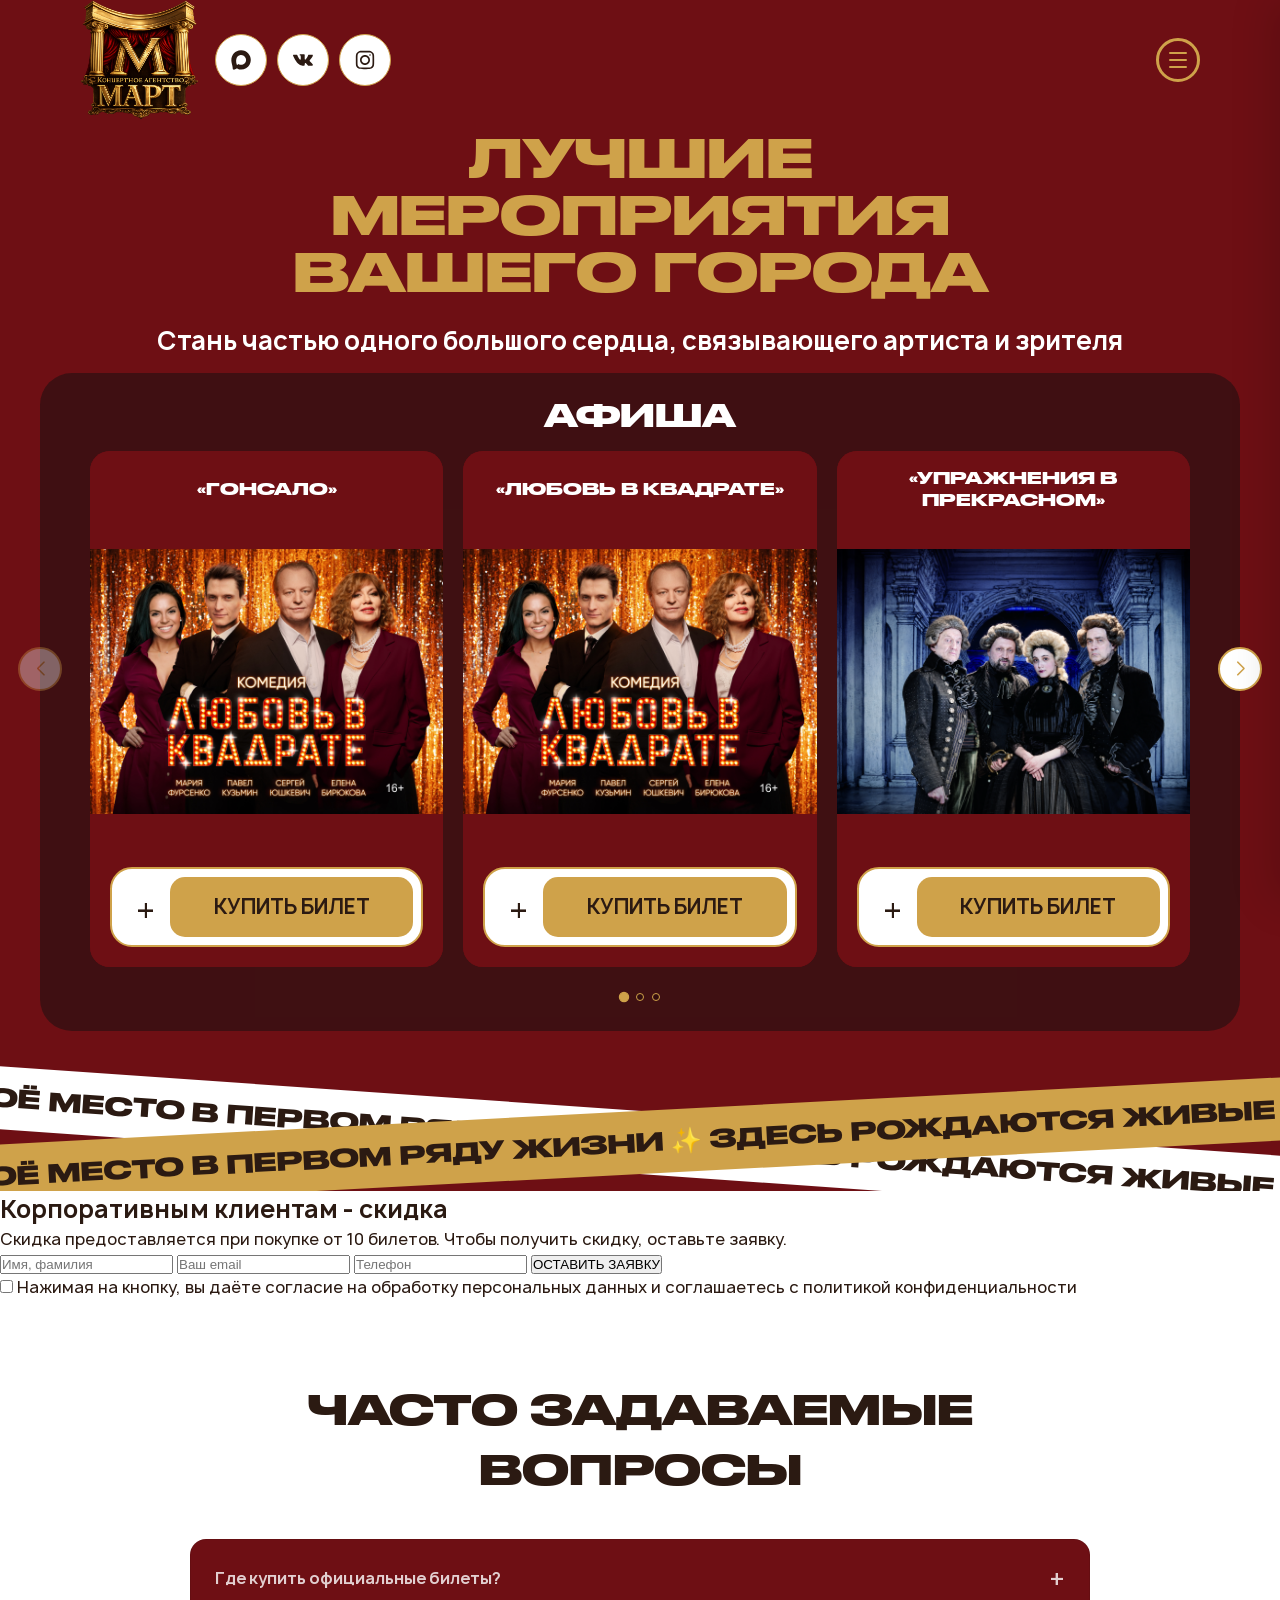
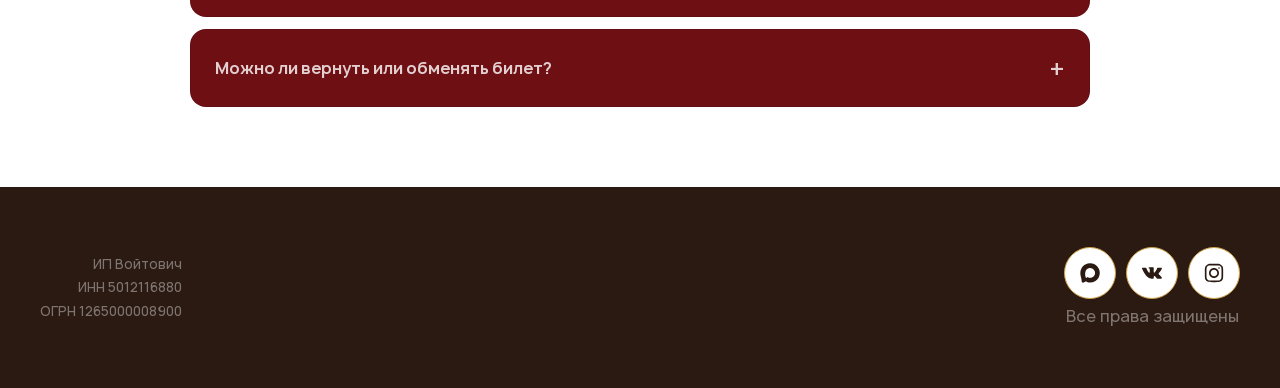
==== commit 7841e396: "Update index.html" ====
--- a/index.html
+++ b/index.html
@@ -124,6 +124,33 @@
             <h2 class="program__title">Афиша</h2>
             <div class="swiper program-swiper">
               <div class="swiper-wrapper">
+
+<div class="swiper-slide">
+                  <div class="program__card">
+                    <div class="program__card-info">
+                      <p class="program__card-title">«Гонсало»</p>
+                    </div>
+                    <div
+                      class="program__card-photo"
+                      style="
+                        background-image: url(&quot;img/lubov_v_kvadrate.jpg&quot;);
+                      "
+                    ></div>
+                    <div class="program__card-info">
+                      <div class="page-nav__btn-wrapper">
+                        <div class="page-nav__btn-bg">
+                          <span class="page-nav__btn-icon">+</span>
+                          <a
+                            class="page-nav__buy-btn"
+                            href="/seance/73468919/#abiframe"
+                            >КУПИТЬ БИЛЕТ</a
+                          >
+                        </div>
+                      </div>
+                    </div>
+                  </div>
+                </div>
+                
                 <div class="swiper-slide">
                   <div class="program__card">
                     <div class="program__card-info">
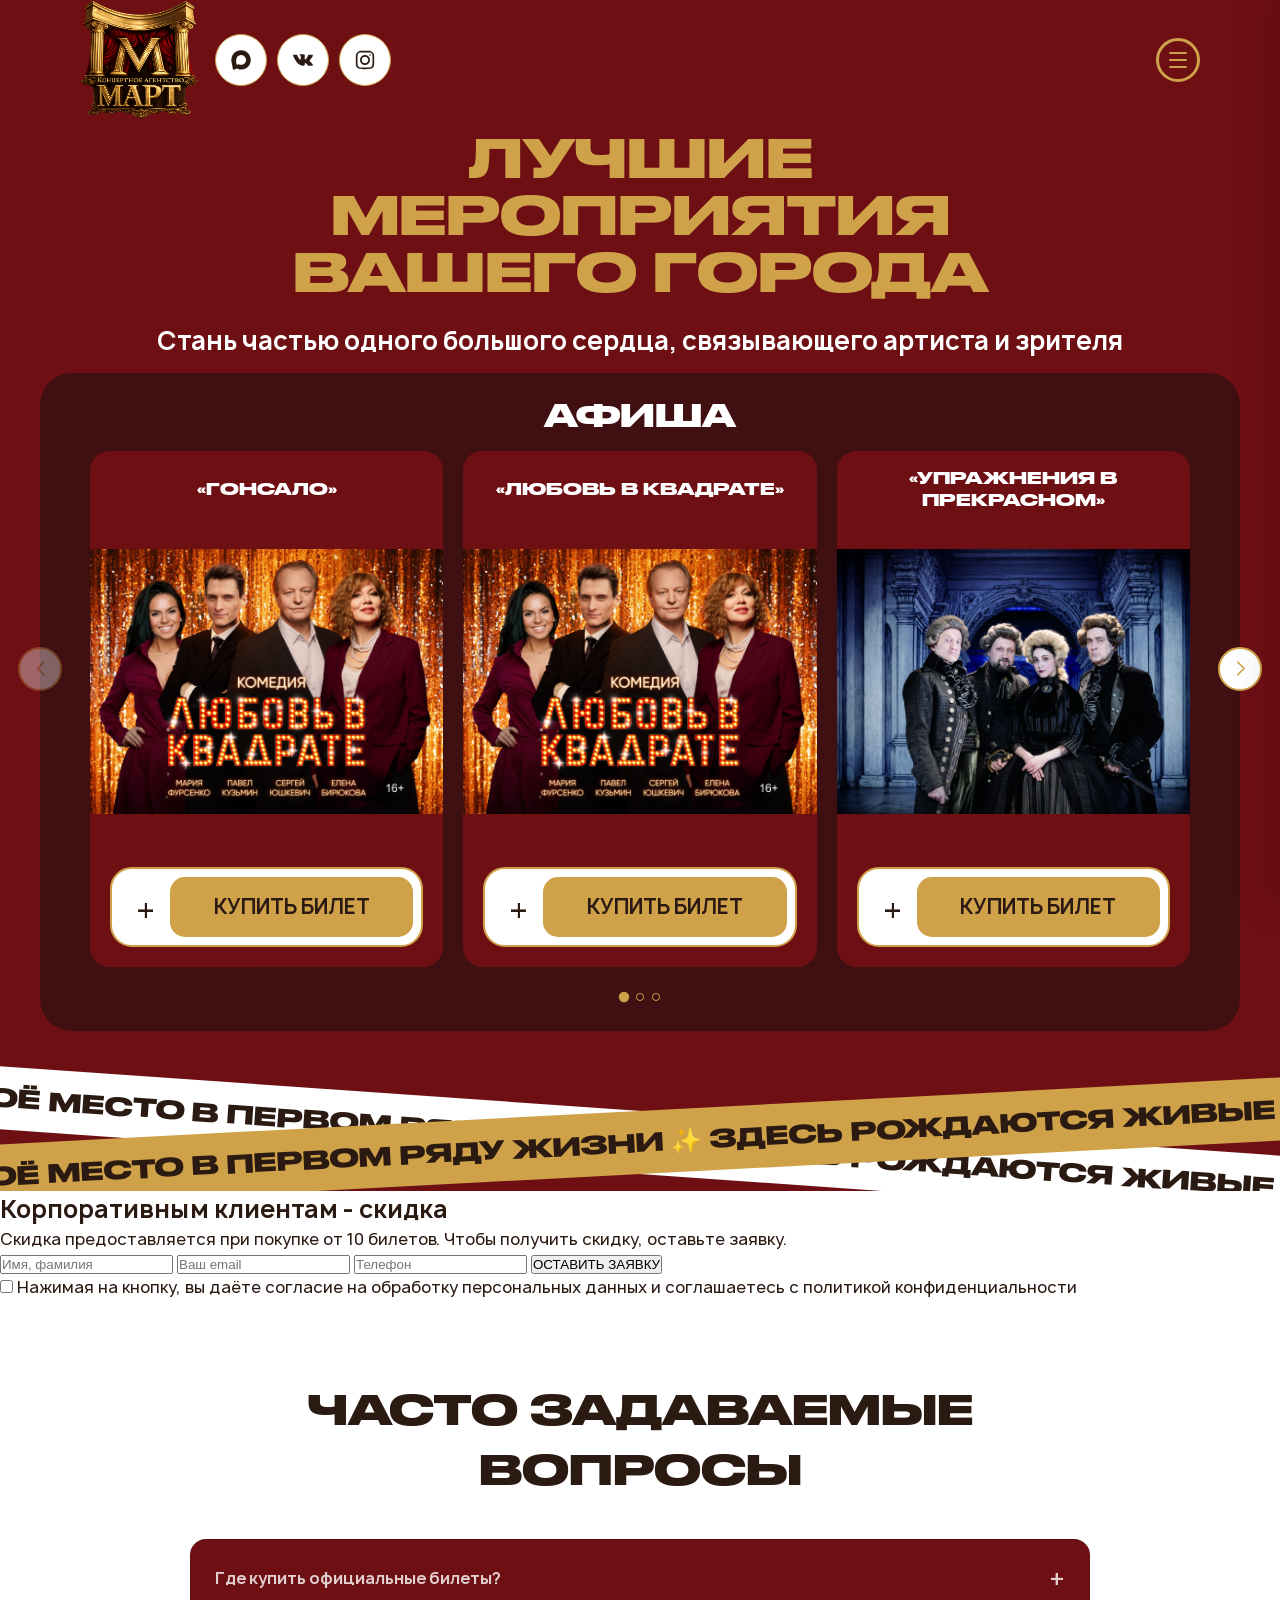
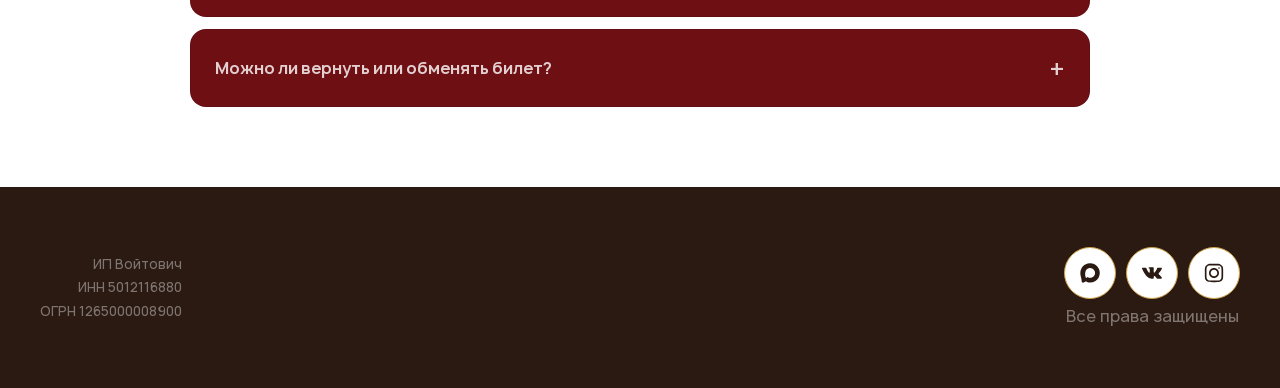
==== commit 3d11ea30: "Update index.html" ====
--- a/index.html
+++ b/index.html
@@ -142,7 +142,7 @@
                           <span class="page-nav__btn-icon">+</span>
                           <a
                             class="page-nav__buy-btn"
-                            href="/seance/73468919/#abiframe"
+                             href="https://iframeab-pre12322.intickets.ru/#abiframe"
                             >КУПИТЬ БИЛЕТ</a
                           >
                         </div>
